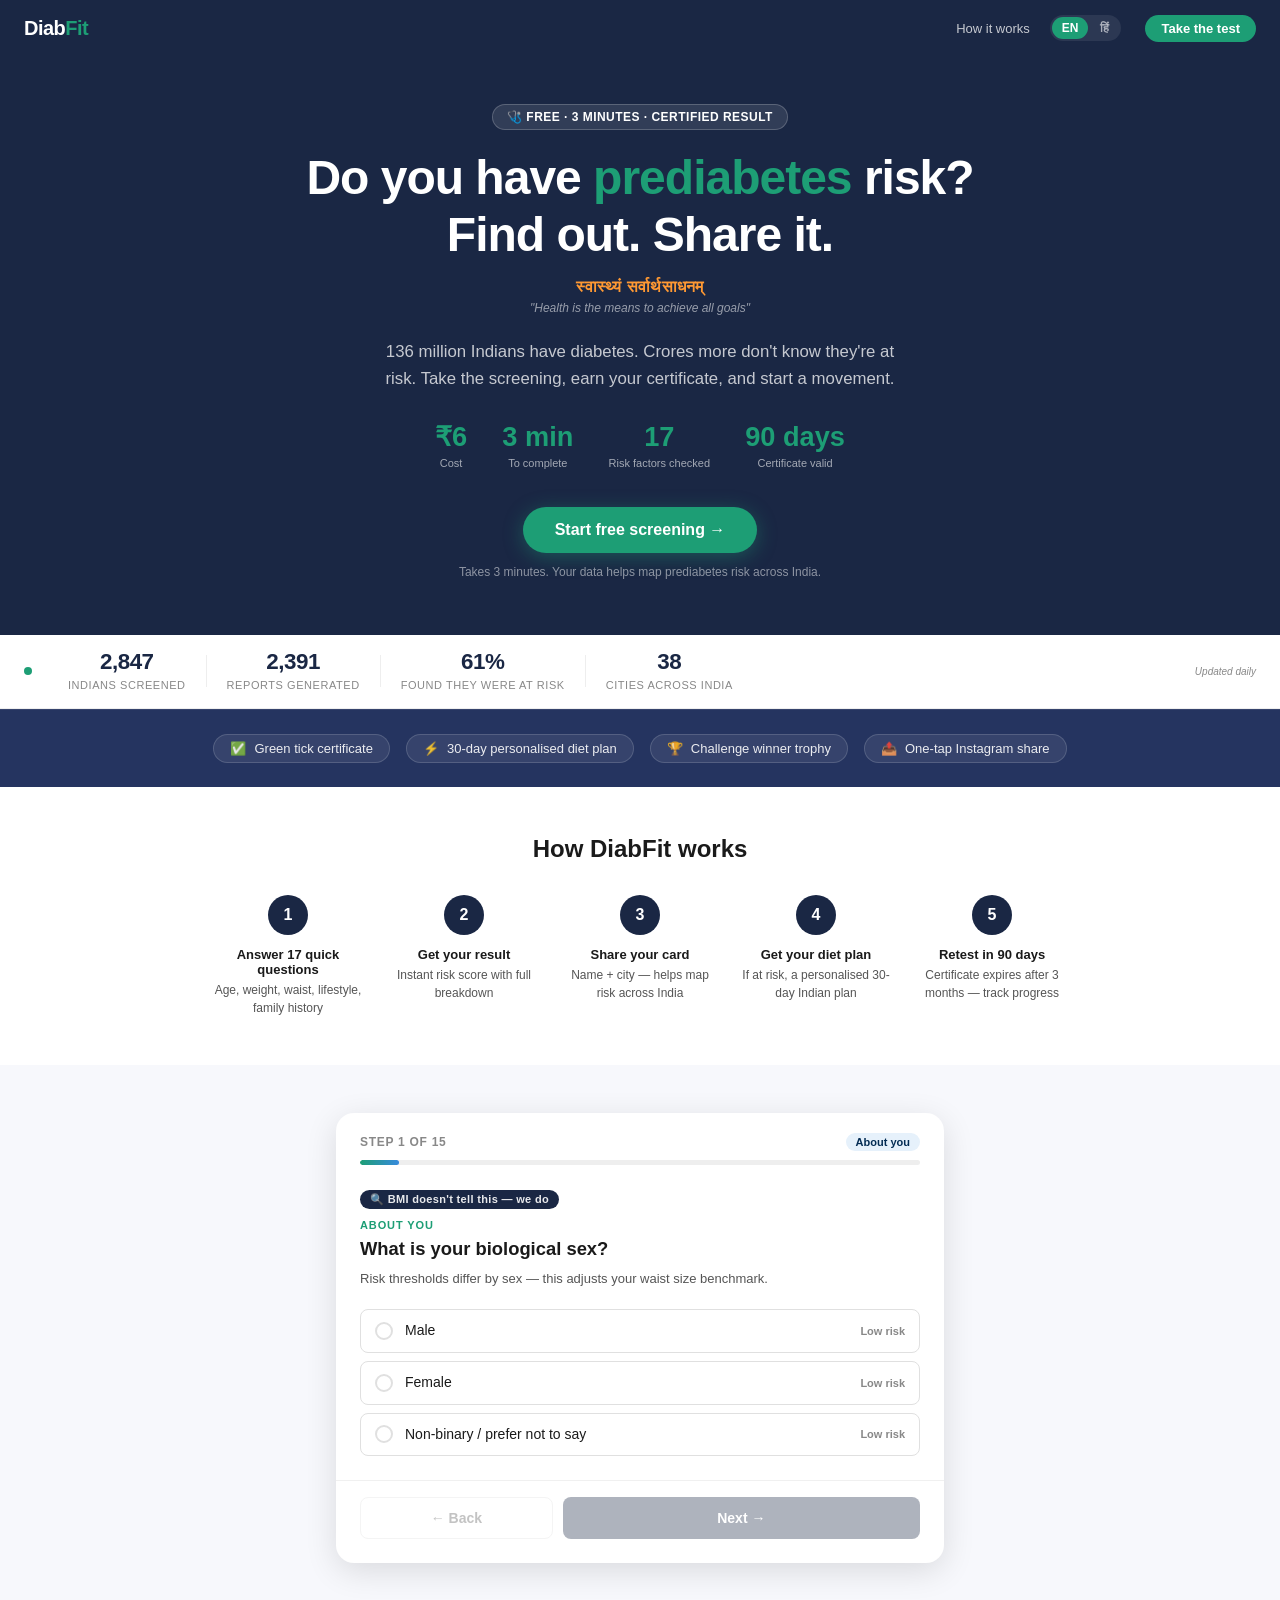
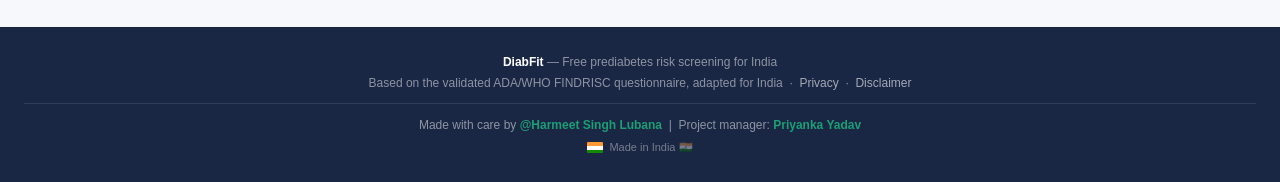
==== index.html @ a240b65b "payment mode changed and 49 fro diet plan" ====
<!DOCTYPE html>
<html lang="en">
<head>
<meta charset="UTF-8">
<meta name="viewport" content="width=device-width, initial-scale=1.0">
<title>DiabFit — Free Prediabetes Risk Screening for India</title>
<meta name="description" content="Take the free 3-minute prediabetes risk screening for India. Get your certificate. Share your result. Join the health movement.">
<style>
  :root {
    --green: #1D9E75; --green-light: #E1F5EE; --green-dark: #085041;
    --amber: #EF9F27; --amber-light: #FAEEDA; --amber-dark: #633806;
    --red: #E24B4A; --red-light: #FCEBEB; --red-dark: #501313;
    --blue: #378ADD; --blue-light: #E6F1FB; --blue-dark: #042C53;
    --navy: #1a2744; --navy-light: #253460;
    --saffron: #FF9933;
    --text: #1a1a1a; --text2: #555; --text3: #888;
    --border: #e0e0e0; --bg: #f7f8fc; --white: #ffffff;
    --radius: 12px; --radius-sm: 8px;
    --shadow: 0 2px 12px rgba(0,0,0,0.08);
    --shadow-lg: 0 8px 32px rgba(0,0,0,0.12);
  }
  * { box-sizing: border-box; margin: 0; padding: 0; }
  body { font-family: -apple-system, BlinkMacSystemFont, 'Segoe UI', sans-serif; background: var(--bg); color: var(--text); min-height: 100vh; }

  nav { background: var(--navy); padding: 0 1.5rem; display: flex; align-items: center; justify-content: space-between; height: 56px; position: sticky; top: 0; z-index: 100; }
  .logo { color: #fff; font-size: 20px; font-weight: 700; letter-spacing: -0.5px; }
  .logo span { color: var(--green); }
  .mini-flag { width: 16px; height: 11px; border-radius: 1px; overflow: hidden; display: inline-block; flex-shrink: 0; }
  .mini-flag div { height: 33.33%; }
  nav .nav-right { display: flex; align-items: center; }
  nav a { color: rgba(255,255,255,0.75); font-size: 13px; text-decoration: none; margin-left: 1.5rem; }
  nav a:hover { color: #fff; }
  .nav-cta { background: var(--green); color: #fff !important; padding: 6px 16px; border-radius: 99px; font-weight: 600; }
  .lang-switch { display: flex; gap: 2px; background: rgba(255,255,255,0.08); border-radius: 99px; padding: 2px; margin-left: 1.25rem; }
  .lang-switch button { border: none; background: transparent; color: rgba(255,255,255,0.6); font-size: 12px; font-weight: 600; padding: 4px 10px; border-radius: 99px; cursor: pointer; font-family: inherit; }
  .lang-switch button.on { background: var(--green); color: #fff; }

  .hero { background: var(--navy); color: #fff; padding: 3rem 1.5rem 3.5rem; text-align: center; }
  .hero-badge { display: inline-flex; align-items: center; gap: 6px; background: rgba(255,255,255,0.1); border: 1px solid rgba(255,255,255,0.2); border-radius: 99px; padding: 5px 14px; font-size: 12px; font-weight: 600; letter-spacing: .04em; text-transform: uppercase; margin-bottom: 1.25rem; }
  .hero h1 { font-size: clamp(1.9rem, 5vw, 3rem); font-weight: 800; line-height: 1.18; margin-bottom: .9rem; letter-spacing: -1px; }
  .hero h1 em { color: var(--green); font-style: normal; }
  .hero p { font-size: 1.05rem; color: rgba(255,255,255,0.75); max-width: 520px; margin: 0 auto 1.75rem; line-height: 1.6; }
  .shlok { font-size: 1rem; color: var(--saffron); margin-bottom: .35rem; font-weight: 600; letter-spacing: .02em; }
  .shlok-translation { font-size: 12px; color: rgba(255,255,255,0.55); font-style: italic; margin-bottom: 1.5rem; }
  .hero-stats { display: flex; justify-content: center; gap: 2.2rem; flex-wrap: wrap; margin-bottom: 2.25rem; }
  .stat { text-align: center; }
  .stat-num { font-size: 1.7rem; font-weight: 800; color: var(--green); display: block; }
  .stat-label { font-size: 11px; color: rgba(255,255,255,0.6); }
  .hero-btn { display: inline-flex; align-items: center; gap: 8px; background: var(--green); color: #fff; padding: 14px 32px; border-radius: 99px; font-size: 1rem; font-weight: 700; text-decoration: none; cursor: pointer; border: none; font-family: inherit; transition: all .2s; box-shadow: 0 4px 20px rgba(29,158,117,0.4); }
  .hero-btn:hover { transform: translateY(-2px); box-shadow: 0 8px 28px rgba(29,158,117,0.5); }
  .hero-note { font-size: 12px; color: rgba(255,255,255,0.5); margin-top: .75rem; }

  /* ── LIVE STATS BAR ─────────────────────────────────── */
  .live-stats-bar { background: #fff; border-bottom: 1px solid #eee; padding: .9rem 1.5rem; display: flex; align-items: center; gap: 1rem; flex-wrap: wrap; justify-content: center; }
  .live-pulse { width: 8px; height: 8px; border-radius: 50%; background: var(--green); flex-shrink: 0; animation: pulse 1.8s ease-in-out infinite; }
  @keyframes pulse { 0%,100%{opacity:1;transform:scale(1)} 50%{opacity:.4;transform:scale(1.4)} }
  .live-stats-inner { display: flex; align-items: center; gap: 0; flex-wrap: wrap; justify-content: center; }
  .live-stat-item { text-align: center; padding: 0 1.25rem; }
  .live-num { font-size: 1.4rem; font-weight: 800; color: var(--navy); display: block; letter-spacing: -0.5px; }
  .live-label { font-size: 11px; color: var(--text3); font-weight: 500; text-transform: uppercase; letter-spacing: .05em; }
  .live-divider { width: 1px; height: 32px; background: #eee; flex-shrink: 0; }
  .live-update-note { font-size: 10px; color: var(--text3); font-style: italic; margin-left: auto; }
  @media(max-width:600px){ .live-stat-item{padding:0 .75rem} .live-num{font-size:1.2rem} .live-update-note{width:100%;text-align:center;margin:0} }

  /* ── QUESTION HOOK CHIP ──────────────────────────────── */
  .q-hook { display: inline-flex; align-items: center; gap: 5px; background: var(--navy); color: rgba(255,255,255,0.9); font-size: 11px; font-weight: 600; padding: 3px 10px; border-radius: 99px; margin-bottom: .6rem; letter-spacing: .03em; }

  .badges-row { display: flex; justify-content: center; gap: 1rem; flex-wrap: wrap; padding: 1.5rem; background: var(--navy-light); border-top: 1px solid rgba(255,255,255,0.08); }
  .badge-chip { display: flex; align-items: center; gap: 8px; background: rgba(255,255,255,0.08); border: 1px solid rgba(255,255,255,0.15); border-radius: 99px; padding: 6px 16px; font-size: 13px; color: rgba(255,255,255,0.9); font-weight: 500; }

  .main { max-width: 640px; margin: 0 auto; padding: 2rem 1rem 4rem; }
  .quiz-card { background: var(--white); border-radius: 18px; box-shadow: var(--shadow-lg); overflow: hidden; }

  .quiz-header { padding: 1.25rem 1.5rem 0; }
  .progress-meta { display: flex; justify-content: space-between; align-items: center; margin-bottom: .6rem; }
  .progress-label { font-size: 12px; font-weight: 600; color: var(--text3); text-transform: uppercase; letter-spacing: .06em; }
  .section-pill { font-size: 11px; font-weight: 600; color: var(--blue-dark); background: var(--blue-light); padding: 3px 10px; border-radius: 99px; }
  .progress-bar { height: 5px; background: #eee; border-radius: 3px; overflow: hidden; }
  .progress-fill { height: 100%; background: linear-gradient(90deg, var(--green), var(--blue)); border-radius: 3px; transition: width .4s ease; }

  .question-body { padding: 1.5rem; }
  .q-num { font-size: 11px; font-weight: 700; color: var(--green); text-transform: uppercase; letter-spacing: .08em; margin-bottom: .4rem; }
  .q-title { font-size: 1.15rem; font-weight: 700; color: var(--text); margin-bottom: .4rem; line-height: 1.35; }
  .q-sub { font-size: 13px; color: var(--text2); line-height: 1.6; margin-bottom: 1.25rem; }

  .options { display: flex; flex-direction: column; gap: 8px; }
  .opt { display: flex; align-items: center; gap: 12px; padding: 11px 14px; border: 1.5px solid var(--border); border-radius: var(--radius-sm); cursor: pointer; transition: all .15s; background: #fff; }
  .opt:hover { border-color: var(--green); background: var(--green-light); }
  .opt.sel { border-color: var(--green); background: var(--green-light); }
  .opt-radio { width: 18px; height: 18px; border-radius: 50%; border: 2px solid var(--border); flex-shrink: 0; display: flex; align-items: center; justify-content: center; transition: all .15s; }
  .opt.sel .opt-radio { border-color: var(--green); background: var(--green); }
  .opt-radio-dot { width: 7px; height: 7px; border-radius: 50%; background: #fff; opacity: 0; }
  .opt.sel .opt-radio-dot { opacity: 1; }
  .opt-text { font-size: 14px; color: var(--text); flex: 1; line-height: 1.4; }
  .opt-risk { font-size: 11px; font-weight: 700; color: var(--text3); white-space: nowrap; }
  .opt.sel .opt-risk { color: var(--green-dark); }

  .input-section { display: flex; flex-direction: column; gap: 12px; }
  .unit-tabs { display: flex; border: 1.5px solid var(--border); border-radius: var(--radius-sm); overflow: hidden; margin-bottom: 10px; }
  .ut { flex: 1; padding: 7px 12px; font-size: 13px; font-weight: 600; cursor: pointer; border: none; background: transparent; color: var(--text3); font-family: inherit; transition: all .15s; }
  .ut.on { background: var(--navy); color: #fff; }
  .field-row { display: flex; gap: 10px; }
  .field { display: flex; flex-direction: column; gap: 4px; flex: 1; }
  .field label { font-size: 12px; font-weight: 600; color: var(--text2); text-transform: uppercase; letter-spacing: .05em; }
  .field input, .field select { padding: 10px 12px; border: 1.5px solid var(--border); border-radius: var(--radius-sm); font-size: 15px; color: var(--text); background: #fff; font-family: inherit; outline: none; transition: border-color .15s; width: 100%; }
  .field input:focus, .field select:focus { border-color: var(--green); }
  .converted-display { font-size: 12px; color: var(--text3); font-style: italic; min-height: 18px; }
  .hint-box { background: var(--blue-light); border-left: 3px solid var(--blue); border-radius: 0 var(--radius-sm) var(--radius-sm) 0; padding: 10px 12px; font-size: 12px; color: var(--blue-dark); line-height: 1.55; margin-top: 10px; }

  .quiz-footer { padding: 1rem 1.5rem 1.5rem; display: flex; gap: 10px; border-top: 1px solid #f0f0f0; }
  .btn-back { flex: 1; padding: 12px; border: 1.5px solid var(--border); border-radius: var(--radius-sm); background: #fff; color: var(--text2); font-size: 14px; font-weight: 600; cursor: pointer; font-family: inherit; transition: all .15s; }
  .btn-back:hover:not(:disabled) { border-color: var(--text); color: var(--text); }
  .btn-back:disabled { opacity: .35; cursor: not-allowed; }
  .btn-next { flex: 2; padding: 12px; border: none; border-radius: var(--radius-sm); background: var(--navy); color: #fff; font-size: 14px; font-weight: 700; cursor: pointer; font-family: inherit; transition: all .15s; }
  .btn-next:hover:not(:disabled) { background: var(--green); }
  .btn-next:disabled { opacity: .35; cursor: not-allowed; }

  /* Capture screen (name + city before result) */
  .capture-card { background: var(--white); border-radius: 18px; box-shadow: var(--shadow-lg); overflow: hidden; padding: 2rem 1.5rem; }
  .capture-icon { font-size: 2.5rem; text-align: center; margin-bottom: .75rem; }
  .capture-title { font-size: 1.25rem; font-weight: 700; text-align: center; margin-bottom: .4rem; }
  .capture-sub { font-size: 13px; color: var(--text2); text-align: center; margin-bottom: 1.5rem; line-height: 1.6; }
  .consent-row { display: flex; align-items: flex-start; gap: 10px; background: #fafafa; border: 1px solid var(--border); border-radius: var(--radius-sm); padding: 12px; margin: 1rem 0; cursor: pointer; }
  .consent-row input { margin-top: 2px; flex-shrink: 0; }
  .consent-row span { font-size: 12px; color: var(--text2); line-height: 1.55; }
  .capture-submit { width: 100%; padding: 13px; border: none; border-radius: var(--radius-sm); background: var(--navy); color: #fff; font-size: 14px; font-weight: 700; cursor: pointer; font-family: inherit; margin-top: .5rem; transition: all .15s; }
  .capture-submit:hover:not(:disabled) { background: var(--green); }
  .capture-submit:disabled { opacity: .4; cursor: not-allowed; }
  .capture-skip { width: 100%; padding: 10px; border: none; background: transparent; color: var(--text3); font-size: 12px; cursor: pointer; font-family: inherit; margin-top: 6px; text-decoration: underline; }

  .result-card { background: var(--white); border-radius: 18px; box-shadow: var(--shadow-lg); overflow: hidden; }
  .result-header { padding: 2rem 1.5rem 1.5rem; text-align: center; }
  .r-icon { font-size: 3.5rem; margin-bottom: .75rem; }
  .r-title { font-size: 1.4rem; font-weight: 800; color: var(--text); margin-bottom: .5rem; line-height: 1.25; }
  .r-sub { font-size: 14px; color: var(--text2); line-height: 1.65; max-width: 480px; margin: 0 auto .75rem; }
  .score-pill { display: inline-flex; align-items: center; gap: 6px; padding: 6px 18px; border-radius: 99px; font-size: 14px; font-weight: 700; }

  .result-body { padding: 1rem 1.5rem 1.5rem; }
  .section-card { background: #fafafa; border: 1px solid var(--border); border-radius: var(--radius); padding: 1rem 1.1rem; margin-bottom: .75rem; }
  .sc-title { font-size: 11px; font-weight: 700; color: var(--text3); text-transform: uppercase; letter-spacing: .07em; margin-bottom: .6rem; }
  .sc-row { display: flex; justify-content: space-between; align-items: center; padding: 5px 0; border-bottom: 1px solid #eee; font-size: 13px; }
  .sc-row:last-child { border: none; }
  .sc-label { color: var(--text2); }
  .sc-val { font-weight: 700; color: var(--text); }

  .bmi-bar { display: flex; height: 8px; border-radius: 4px; overflow: hidden; gap: 2px; margin: 8px 0 4px; }
  .bmi-seg { border-radius: 2px; }
  .bmi-labels { display: flex; justify-content: space-between; font-size: 10px; color: var(--text3); }

  .action-card { border-radius: var(--radius); padding: 1rem 1.1rem; margin-bottom: .75rem; }
  .action-card h4 { font-size: 14px; font-weight: 700; margin-bottom: 6px; }
  .action-card ul { font-size: 13px; line-height: 1.75; padding-left: 1.1rem; }

  /* Card preview (canvas social card) */
  .card-preview-wrap { padding: 0 1.5rem 1rem; text-align: center; }
  .card-canvas-frame { display: inline-block; border-radius: 16px; overflow: hidden; box-shadow: var(--shadow-lg); max-width: 280px; width: 100%; }
  .card-canvas-frame canvas { display: block; width: 100%; height: auto; }
  .card-download-btn { display: inline-flex; align-items: center; gap: 8px; margin-top: .85rem; padding: 11px 24px; border-radius: 99px; background: var(--navy); color: #fff; font-size: 13px; font-weight: 700; border: none; cursor: pointer; font-family: inherit; transition: all .15s; }
  .card-download-btn:hover { background: var(--green); }

  /* Diet plan section */
  .diet-plan-btn { width: 100%; padding: 13px; border: none; border-radius: var(--radius-sm); background: var(--amber); color: #fff; font-size: 14px; font-weight: 700; cursor: pointer; font-family: inherit; margin-bottom: .75rem; transition: all .15s; display: flex; align-items: center; justify-content: center; gap: 8px; }
  .diet-plan-btn:hover:not(:disabled) { filter: brightness(1.05); }
  .diet-plan-btn:disabled { opacity: .6; cursor: wait; }
  .diet-plan-box { background: var(--amber-light); border: 1px solid #FAC775; border-radius: var(--radius); padding: 1.1rem; margin-bottom: .75rem; white-space: pre-line; font-size: 13px; color: var(--amber-dark); line-height: 1.75; }
  .diet-plan-box h4 { font-size: 13px; font-weight: 700; margin-bottom: 8px; text-transform: uppercase; letter-spacing: .04em; }
  .spinner { width: 16px; height: 16px; border: 2px solid rgba(255,255,255,0.4); border-top-color: #fff; border-radius: 50%; animation: spin .7s linear infinite; }
  @keyframes spin { to { transform: rotate(360deg); } }

  .share-section { padding: 0 1.5rem 1.5rem; }
  .share-title { font-size: 11px; font-weight: 700; color: var(--text3); text-transform: uppercase; letter-spacing: .07em; margin-bottom: .75rem; text-align: center; }
  .share-btn { display: flex; align-items: center; justify-content: center; gap: 10px; padding: 13px; border-radius: var(--radius-sm); font-size: 14px; font-weight: 700; cursor: pointer; border: none; width: 100%; margin-bottom: 8px; font-family: inherit; transition: all .15s; }
  .share-btn:hover { filter: brightness(1.05); transform: translateY(-1px); }
  .share-ig { background: var(--blue-light); color: var(--blue-dark); }
  .share-wa { background: var(--green-light); color: var(--green-dark); }
  .share-x { background: #f0f0f0; color: var(--text); }
  .restart-btn { width: 100%; padding: 11px; border: 1.5px solid var(--border); border-radius: var(--radius-sm); background: #fff; color: var(--text2); font-size: 14px; font-weight: 600; cursor: pointer; font-family: inherit; margin-top: 4px; }
  .restart-btn:hover { border-color: var(--text); color: var(--text); }

  .disclaimer { font-size: 11px; color: var(--text3); text-align: center; line-height: 1.65; padding: 1rem 1.5rem; border-top: 1px solid #f0f0f0; }

  .toast { position: fixed; bottom: 2rem; left: 50%; transform: translateX(-50%); background: var(--text); color: #fff; padding: 10px 20px; border-radius: 99px; font-size: 14px; font-weight: 600; opacity: 0; transition: opacity .3s; pointer-events: none; z-index: 999; white-space: nowrap; max-width: 90vw; text-align: center; }
  .toast.show { opacity: 1; }

  .how { padding: 3rem 1.5rem; background: var(--white); }
  .how h2 { text-align: center; font-size: 1.5rem; font-weight: 800; color: var(--text); margin-bottom: 2rem; }
  .steps-row { display: grid; grid-template-columns: repeat(5, 1fr); gap: 1.25rem; max-width: 860px; margin: 0 auto; }
  .step-item { text-align: center; }
  .step-num { width: 40px; height: 40px; border-radius: 50%; background: var(--navy); color: #fff; font-size: 16px; font-weight: 800; display: flex; align-items: center; justify-content: center; margin: 0 auto .75rem; }
  .step-item h3 { font-size: 13px; font-weight: 700; margin-bottom: 4px; }
  .step-item p { font-size: 12px; color: var(--text2); line-height: 1.5; }
  @media (max-width: 700px) { .steps-row { grid-template-columns: repeat(3, 1fr); } }
  @media (max-width: 480px) { .steps-row { grid-template-columns: repeat(2, 1fr); } }

  footer { background: var(--navy); color: rgba(255,255,255,0.5); text-align: center; padding: 1.75rem 1.5rem; font-size: 12px; }
  footer a { color: rgba(255,255,255,0.6); text-decoration: none; }
  footer a:hover { color: #fff; text-decoration: underline; }
  .footer-credit { margin-top: .85rem; padding-top: .85rem; border-top: 1px solid rgba(255,255,255,0.1); font-size: 12px; }
  .footer-credit a.creator-link { color: var(--green); font-weight: 600; text-decoration: none; }
  .footer-credit a.creator-link:hover { text-decoration: underline; }
  .footer-flag-row { display: flex; align-items: center; justify-content: center; gap: 6px; margin-top: .6rem; font-size: 11px; color: rgba(255,255,255,0.4); }
  .footer-social { display: flex; justify-content: center; gap: 14px; margin-top: .75rem; }
  .footer-social a { display: flex; align-items: center; gap: 5px; font-size: 12px; }

  /* Payment screen */
  .payment-card { background: var(--white); border-radius: 18px; box-shadow: var(--shadow-lg); overflow: hidden; padding: 2rem 1.5rem; text-align: center; }
  .payment-icon { font-size: 3rem; margin-bottom: .75rem; }
  .payment-title { font-size: 1.3rem; font-weight: 800; margin-bottom: .5rem; color: var(--text); }
  .payment-sub { font-size: 13px; color: var(--text2); line-height: 1.65; margin-bottom: 1.5rem; }
  .payment-amount { display: inline-flex; align-items: baseline; gap: 4px; background: var(--green-light); border: 1.5px solid var(--green); border-radius: 12px; padding: 12px 28px; margin-bottom: 1.25rem; }
  .payment-amount .rupee { font-size: 1.5rem; font-weight: 700; color: var(--green-dark); }
  .payment-amount .amount { font-size: 2.8rem; font-weight: 800; color: var(--green-dark); line-height: 1; }
  .payment-includes { background: #fafafa; border: 1px solid var(--border); border-radius: var(--radius-sm); padding: .85rem 1rem; margin-bottom: 1.25rem; text-align: left; }
  .payment-includes li { font-size: 13px; color: var(--text2); line-height: 1.8; }
  .payment-includes li::before { content: "✓ "; color: var(--green); font-weight: 700; }
  .payment-btn { width: 100%; padding: 14px; border: none; border-radius: var(--radius-sm); background: var(--green); color: #fff; font-size: 16px; font-weight: 700; cursor: pointer; font-family: inherit; margin-bottom: 8px; transition: all .15s; }
  .payment-btn:hover { filter: brightness(1.05); transform: translateY(-1px); }
  .payment-btn:disabled { opacity:.5; cursor:wait; transform:none; }
  .payment-upi-note { font-size: 11px; color: var(--text3); margin-top: 6px; }
  .payment-skip-link { font-size: 12px; color: var(--text3); margin-top: 10px; display: block; cursor: pointer; text-decoration: underline; }
  .payment-trust { display: flex; justify-content: center; gap: 1.5rem; margin-top: 1rem; flex-wrap: wrap; }
  .payment-trust span { font-size: 11px; color: var(--text3); display: flex; align-items: center; gap: 4px; }

  @media (max-width: 480px) {
    .hero { padding: 2.25rem 1rem 2.75rem; }
    .hero-stats { gap: 1.4rem; }
    nav a:not(.nav-cta) { display: none; }
    .lang-switch { margin-left: .5rem; }
    .question-body { padding: 1.25rem; }
    .quiz-header { padding: 1rem 1.25rem 0; }
    .quiz-footer { padding: .75rem 1.25rem 1.25rem; }
  }
</style>
<!-- Razorpay checkout — loaded synchronously for mobile compatibility -->
<script src="https://checkout.razorpay.com/v1/checkout.js"></script>
</head>
<body>

<nav>
  <div class="logo">Diab<span>Fit</span></div>
  <div class="nav-right">
    <a href="#how" id="nav-how">How it works</a>
    <div class="lang-switch">
      <button id="lang-en" class="on" onclick="setUiLang('en')">EN</button>
      <button id="lang-hi" onclick="setUiLang('hi')">हिं</button>
    </div>
    <a href="#quiz-anchor" class="nav-cta" id="nav-cta" onclick="scrollToQuiz()">Take the test</a>
  </div>
</nav>

<section class="hero">
  <div class="hero-badge" id="hero-badge">🩺 More accurate than BMI · 17 risk factors · ₹6 report</div>
  <h1 id="hero-h1">Your BMI doesn't tell<br>the <em>full story.</em></h1>
  <div class="shlok">स्वास्थ्यं सर्वार्थसाधनम्</div>
  <div class="shlok-translation" id="shlok-trans">"Health is the means to achieve all goals"</div>
  <p id="hero-p">BMI misses family history, blood pressure, sleep, stress — the real diabetes triggers. DiabFit checks all 17 factors in 3 minutes and tells you exactly where you stand.</p>
  <div class="hero-stats">
    <div class="stat"><span class="stat-num">₹6</span><span class="stat-label" id="stat1">Full report</span></div>
    <div class="stat"><span class="stat-num">3 min</span><span class="stat-label" id="stat2">To complete</span></div>
    <div class="stat"><span class="stat-num">17</span><span class="stat-label" id="stat3">Risk factors</span></div>
    <div class="stat"><span class="stat-num">90 days</span><span class="stat-label" id="stat4">Certificate valid</span></div>
  </div>
  <button class="hero-btn" id="hero-btn" onclick="scrollToQuiz()">Check my real risk →</button>
  <div class="hero-note" id="hero-note">More accurate than BMI alone. Validated by ADA &amp; WHO.</div>
</section>

<!-- ── LIVE STATS TICKER ───────────────────────────────────────── -->
<!-- EDIT THESE NUMBERS ANYTIME — just change the values below -->
<div class="live-stats-bar" id="live-stats-bar">
  <div class="live-pulse"></div>
  <div class="live-stats-inner">
    <div class="live-stat-item">
      <span class="live-num" id="ls-users">2,847</span>
      <span class="live-label" id="ls-users-label">Indians screened</span>
    </div>
    <div class="live-divider"></div>
    <div class="live-stat-item">
      <span class="live-num" id="ls-reports">2,391</span>
      <span class="live-label" id="ls-reports-label">Reports generated</span>
    </div>
    <div class="live-divider"></div>
    <div class="live-stat-item">
      <span class="live-num" id="ls-risk">61%</span>
      <span class="live-label" id="ls-risk-label">Found they were at risk</span>
    </div>
    <div class="live-divider"></div>
    <div class="live-stat-item">
      <span class="live-num" id="ls-cities">38</span>
      <span class="live-label" id="ls-cities-label">Cities across India</span>
    </div>
  </div>
  <div class="live-update-note" id="ls-update-note">Updated daily</div>
</div>

<div class="badges-row">
  <div class="badge-chip"><span>✅</span><span id="b1">Green tick certificate</span></div>
  <div class="badge-chip"><span>⚡</span><span id="b2">30-day personalised diet plan</span></div>
  <div class="badge-chip"><span>🏆</span><span id="b3">Challenge winner trophy</span></div>
  <div class="badge-chip"><span>📤</span><span id="b4">One-tap Instagram share</span></div>
</div>

<section class="how" id="how">
  <h2 id="how-title">How DiabFit works</h2>
  <div class="steps-row" id="steps-row"></div>
</section>

<div id="quiz-anchor" style="padding-top:1rem"></div>

<div class="main">
  <div id="quiz-wrap">
    <div class="quiz-card">
      <div class="quiz-header">
        <div class="progress-meta">
          <span class="progress-label" id="step-lbl">Step 1 of 17</span>
          <span class="section-pill" id="sec-pill">About you</span>
        </div>
        <div class="progress-bar"><div class="progress-fill" id="prog-fill" style="width:6%"></div></div>
      </div>
      <div class="question-body" id="q-body"></div>
      <div class="quiz-footer">
        <button class="btn-back" id="btn-back" onclick="goBack()" disabled>← Back</button>
        <button class="btn-next" id="btn-next" onclick="goNext()" disabled>Next →</button>
      </div>
    </div>
  </div>

  <div id="capture-wrap" style="display:none">
    <div class="capture-card">
      <div class="capture-icon">📍</div>
      <div class="capture-title" id="cap-title">Almost there</div>
      <div class="capture-sub" id="cap-sub">Tell us your name and city so we can personalise your card and track prediabetes risk across India.</div>
      <div class="field">
        <label id="cap-name-label">Your name</label>
        <input type="text" id="cap-name" placeholder="Rahul Sharma" maxlength="60">
      </div>
      <div style="height:10px"></div>
      <div class="field">
        <label id="cap-city-label">Your city</label>
        <input type="text" id="cap-city" placeholder="Indore" maxlength="60" list="city-list">
        <datalist id="city-list">
          <option value="Mumbai"><option value="Delhi"><option value="Bangalore">
          <option value="Hyderabad"><option value="Chennai"><option value="Kolkata">
          <option value="Pune"><option value="Ahmedabad"><option value="Indore">
          <option value="Jaipur"><option value="Lucknow"><option value="Surat">
          <option value="Bhopal"><option value="Nagpur"><option value="Patna">
          <option value="Chandigarh"><option value="Kochi"><option value="Coimbatore">
        </datalist>
      </div>
      <div style="height:10px"></div>
      <div class="field">
        <label id="cap-state-label">Your state</label>
        <select id="cap-state"></select>
      </div>
      <label class="consent-row">
        <input type="checkbox" id="cap-consent">
        <span id="cap-consent-text">I agree to share this anonymised data (city and risk level only, no contact details) for public health awareness mapping across India.</span>
      </label>
      <button class="capture-submit" id="cap-submit" onclick="submitCapture()" disabled>Generate my card</button>
      <button class="capture-skip" id="cap-skip-btn" onclick="skipCapture()">Skip name/city and go to payment</button>
    </div>
  </div>

  <div id="payment-wrap" style="display:none">
    <div class="payment-card">
      <div class="payment-icon">🔐</div>
      <div class="payment-title" id="pay-title">Unlock your full report</div>
      <div class="payment-sub" id="pay-sub">Pay ₹6 to unlock your complete personalised health report — risk breakdown, shareable certificate card, and diet plan.</div>
      <div class="payment-amount">
        <span class="rupee">₹</span>
        <span class="amount" id="pay-amount-display">6</span>
      </div>
      <ul class="payment-includes" id="pay-includes">
        <li>Complete risk breakdown across all 17 factors</li>
        <li>Know your exact risk level — low, moderate, or high</li>
        <li>Personalised shareable social card with your name</li>
        <li>30-day personalised diet plan if you're at risk</li>
        <li>90-day certificate — retest reminder included</li>
      </ul>
      <!-- Promo code row -->
      <div style="display:flex;gap:8px;margin-bottom:.75rem">
        <input type="text" id="promo-input" placeholder="Have a promo code?" maxlength="20"
          style="flex:1;padding:9px 12px;border:1.5px solid var(--border);border-radius:var(--radius-sm);font-size:14px;font-family:inherit;outline:none;text-transform:uppercase;letter-spacing:.08em"
          oninput="this.value=this.value.toUpperCase()" onkeydown="if(event.key==='Enter')applyPromo()">
        <button onclick="applyPromo()" id="promo-btn"
          style="padding:9px 16px;border:none;border-radius:var(--radius-sm);background:var(--navy);color:#fff;font-size:13px;font-weight:600;cursor:pointer;font-family:inherit;white-space:nowrap">
          Apply
        </button>
      </div>
      <div id="promo-msg" style="font-size:12px;margin-bottom:.5rem;min-height:18px;text-align:center"></div>
      <button class="payment-btn" id="pay-btn" onclick="initiatePayment()">Pay ₹6 with UPI / Card</button>
      <div class="payment-upi-note" id="pay-upi-note">🔒 Secured by Razorpay · UPI, Debit/Credit Cards accepted</div>
      <div class="payment-trust">
        <span>🛡️ <span id="pay-trust1">Secure payment</span></span>
        <span>⚡ <span id="pay-trust2">Instant access</span></span>
        <span>💯 <span id="pay-trust3">No recurring charges</span></span>
      </div>
      <span class="payment-skip-link" id="pay-skip-link" onclick="skipPayment()">Continue without paying (basic result only)</span>
    </div>
  </div>

  <div id="result-wrap" style="display:none">
    <div class="result-card">
      <div class="result-header">
        <div class="r-icon" id="r-icon"></div>
        <div class="r-title" id="r-title"></div>
        <div class="r-sub" id="r-sub"></div>
        <div class="score-pill" id="r-pill"></div>
      </div>

      <div class="card-preview-wrap">
        <div class="card-canvas-frame">
          <canvas id="social-canvas" width="1080" height="1080"></canvas>
        </div>
        <br>
        <button class="card-download-btn" onclick="downloadCard()">
          <span>⬇</span><span id="download-txt">Download your card</span>
        </button>
      </div>

      <div class="result-body">
        <div class="section-card" id="r-profile"></div>
        <div id="r-bmi-section"></div>
        <div class="section-card" id="r-breakdown"></div>
        <div id="r-actions"></div>
        <div id="diet-plan-section"></div>
      </div>
      <div class="share-section">
        <div class="share-title" id="share-title">Share your card</div>
        <button class="share-btn share-ig" onclick="doCopy('ig')"><span>📸</span><span id="ig-txt">Copy Instagram caption</span></button>
        <button class="share-btn share-wa" onclick="doCopy('wa')">💬 <span id="wa-txt">Copy WhatsApp message</span></button>
        <button class="share-btn share-x" onclick="doCopy('x')">✖ <span id="x-txt">Copy X (Twitter) post</span></button>
        <button class="restart-btn" id="restart-btn" onclick="restart()">Start over</button>
      </div>
      <div class="disclaimer" id="disclaimer-text"></div>
    </div>
  </div>
</div>

<footer>
  <div><strong style="color:#fff">DiabFit</strong> — <span id="footer-tag">Free prediabetes risk screening for India</span></div>
  <div style="margin-top:.4rem"><span id="footer-based">Based on the validated ADA/WHO FINDRISC questionnaire, adapted for India</span> &nbsp;·&nbsp; <a href="#">Privacy</a> &nbsp;·&nbsp; <a href="#">Disclaimer</a></div>
  <div class="footer-credit">
    <span id="footer-made-by">Made with care by</span>
    <a class="creator-link" href="https://www.linkedin.com/in/harmeet-singh-lubana-054456419" target="_blank" rel="noopener noreferrer">@Harmeet Singh Lubana</a>
    &nbsp;|&nbsp;
    <span id="footer-pm-label">Project manager:</span>
    <a class="creator-link" href="https://www.linkedin.com/in/priyanka-yadav-22316a171/" target="_blank" rel="noopener noreferrer">Priyanka Yadav</a>
  </div>
  <div class="footer-flag-row">
    <span class="mini-flag"><div style="background:#FF9933"></div><div style="background:#FFFFFF"></div><div style="background:#138808"></div></span>
    <span id="footer-mii">Made in India 🇮🇳</span>
  </div>
</footer>

<div class="toast" id="toast">Copied!</div>

<script>
// ════════════════════════════════════════════════════════════════
// CONFIG — set these once you know your live Netlify URL.
// Using relative paths means this works automatically on whatever
// domain the site is deployed to, no edits needed.
// ════════════════════════════════════════════════════════════════
const API_BASE = '/.netlify/functions';

// ════════════════════════════════════════════════════════════════
// STATE
// ════════════════════════════════════════════════════════════════
const S = {
  country:'india', ethnicity:0, gender:null, age:null,
  weightKg:null, heightCm:null, waistCm:null, waistKnown:null,
  activity:null, diet:null, sleep:null, stress:null,
  smoking:null, alcohol:null, bp:null, familyHx:null, prevSugar:null,
  _hUnit:'cm', _wUnit:'kg', _waUnit:'cm',
  sc:{ethnicity:2}
};
let cur = 0;
let canNext = false;
let qLang = 'en';
let lastResult = null;
let capturedName = '';
let capturedCity = '';

const INDIAN_STATES = [
  'Andhra Pradesh','Arunachal Pradesh','Assam','Bihar','Chhattisgarh','Delhi','Goa','Gujarat',
  'Haryana','Himachal Pradesh','Jharkhand','Karnataka','Kerala','Madhya Pradesh','Maharashtra',
  'Manipur','Meghalaya','Mizoram','Nagaland','Odisha','Punjab','Rajasthan','Sikkim','Tamil Nadu',
  'Telangana','Tripura','Uttar Pradesh','Uttarakhand','West Bengal','Other'
];

const STEPS = [
  {id:'gender',    section:{en:'About you',hi:'आपके बारे में'}},
  {id:'age',       section:{en:'About you',hi:'आपके बारे में'}},
  {id:'height',    section:{en:'Body measurements',hi:'शारीरिक माप'}},
  {id:'weight',    section:{en:'Body measurements',hi:'शारीरिक माप'}},
  {id:'waistKnown',section:{en:'Body measurements',hi:'शारीरिक माप'}},
  {id:'waist',     section:{en:'Body measurements',hi:'शारीरिक माप'}, skip:()=>S.waistKnown===1},
  {id:'activity',  section:{en:'Lifestyle',hi:'जीवनशैली'}},
  {id:'diet',      section:{en:'Lifestyle',hi:'जीवनशैली'}},
  {id:'sleep',     section:{en:'Lifestyle',hi:'जीवनशैली'}},
  {id:'stress',    section:{en:'Lifestyle',hi:'जीवनशैली'}},
  {id:'smoking',   section:{en:'Lifestyle',hi:'जीवनशैली'}},
  {id:'alcohol',   section:{en:'Lifestyle',hi:'जीवनशैली'}},
  {id:'bp',        section:{en:'Medical history',hi:'चिकित्सा इतिहास'}},
  {id:'familyHx',  section:{en:'Medical history',hi:'चिकित्सा इतिहास'}},
  {id:'prevSugar', section:{en:'Medical history',hi:'चिकित्सा इतिहास'}},
];
const vs = ()=> STEPS.filter(s=>!s.skip||!s.skip());

// ════════════════════════════════════════════════════════════════
// UI LANGUAGE
// ════════════════════════════════════════════════════════════════
const UI_TEXT = {
  en: {
    how:'How it works', cta:'Take the test',
    heroBadge:'🩺 Free · 3 minutes · Certified result',
    heroH1:'Do you have <em>prediabetes</em> risk?<br>Find out. Share it.',
    shlokTrans:'"Health is the means to achieve all goals"',
    heroP:"136 million Indians have diabetes. Crores more don't know they're at risk. Take the screening, earn your certificate, and start a movement.",
    stat1:'Cost', stat2:'To complete', stat3:'Risk factors checked', stat4:'Certificate valid',
    heroBtn:'Start free screening →', heroNote:'Takes 3 minutes. Your data helps map prediabetes risk across India.',
    b1:'Green tick certificate', b2:'30-day personalised diet plan', b3:'Challenge winner trophy', b4:'One-tap Instagram share',
    howTitle:'How DiabFit works',
    steps:[
      ['1','Answer 17 quick questions','Age, weight, waist, lifestyle, family history'],
      ['2','Get your result','Instant risk score with full breakdown'],
      ['3','Share your card','Name + city — helps map risk across India'],
      ['4','Get your diet plan','If at risk, a personalised 30-day Indian plan'],
      ['5','Retest in 90 days','Certificate expires after 3 months — track progress'],
    ],
    capTitle:'Almost there', capSub:'Tell us your name and city so we can personalise your card and track prediabetes risk across India.',
    capName:'Your name', capCity:'Your city', capState:'Your state',
    capConsent:'I agree to share this anonymised data (city and risk level only, no contact details) for public health awareness mapping across India.',
    capSubmit:'Generate my card', capSkip:'Skip and view result without saving',
    shareTitle:'Share your card', ig:'Copy Instagram caption', wa:'Copy WhatsApp message', x:'Copy X (Twitter) post',
    restart:'Start over', download:'Download your card',
    dietBtn:'Generate my 30-day personalised diet plan', dietLoading:'Creating your plan...', dietTitle:'Your 30-day plan',
    footerTag:'Free prediabetes risk screening for India',
    footerBased:'Based on the validated ADA/WHO FINDRISC questionnaire, adapted for India',
    footerMadeBy:'Made with care by', footerMii:'Made in India 🇮🇳',
    disclaimer:'<strong>Medical disclaimer:</strong> DiabFit uses the validated ADA/WHO FINDRISC questionnaire adapted for India. This is a risk <em>screening tool only</em> — not a medical diagnosis. Only a doctor and blood test (HbA1c or fasting glucose) can diagnose prediabetes. The diet plan is general wellness guidance, not medical advice. Always consult your doctor.',
  },
  hi: {
    how:'यह कैसे काम करता है', cta:'टेस्ट लें',
    heroBadge:'🩺 मुफ़्त · 3 मिनट · प्रमाणित परिणाम',
    heroH1:'क्या आपको <em>प्रीडायबिटीज़</em> का खतरा है?<br>पता करें। शेयर करें।',
    shlokTrans:'"स्वास्थ्य सभी लक्ष्यों को प्राप्त करने का साधन है"',
    heroP:'13.6 करोड़ भारतीयों को मधुमेह है। करोड़ों और लोगों को पता ही नहीं कि वे जोखिम में हैं। जांच लें, सर्टिफिकेट पाएं, और एक आंदोलन शुरू करें।',
    stat1:'लागत', stat2:'पूरा करने में समय', stat3:'जोखिम कारक जांचे गए', stat4:'सर्टिफिकेट वैधता',
    heroBtn:'मुफ़्त जांच शुरू करें →', heroNote:'3 मिनट लगते हैं। आपका डेटा भारत भर में जोखिम मैपिंग में मदद करता है।',
    b1:'हरा टिक सर्टिफिकेट', b2:'30-दिन व्यक्तिगत आहार योजना', b3:'चैलेंज विजेता ट्रॉफी', b4:'इंस्टाग्राम पर एक-टैप शेयर',
    howTitle:'DiabFit कैसे काम करता है',
    steps:[
      ['1','17 त्वरित प्रश्नों के उत्तर दें','उम्र, वजन, कमर, जीवनशैली, पारिवारिक इतिहास'],
      ['2','अपना परिणाम पाएं','तुरंत जोखिम स्कोर और पूरा विवरण'],
      ['3','अपना कार्ड शेयर करें','नाम + शहर — भारत भर में जोखिम मैप करने में मदद करता है'],
      ['4','अपनी आहार योजना पाएं','जोखिम होने पर व्यक्तिगत 30-दिन भारतीय योजना'],
      ['5','90 दिनों में दोबारा जांच करें','सर्टिफिकेट 3 महीने बाद समाप्त — प्रगति ट्रैक करें'],
    ],
    capTitle:'लगभग हो गया', capSub:'अपना नाम और शहर बताएं ताकि हम आपका कार्ड व्यक्तिगत बना सकें और भारत भर में प्रीडायबिटीज़ जोखिम ट्रैक कर सकें।',
    capName:'आपका नाम', capCity:'आपका शहर', capState:'आपका राज्य',
    capConsent:'मैं इस गुमनाम डेटा (केवल शहर और जोखिम स्तर, कोई संपर्क विवरण नहीं) को भारत भर में सार्वजनिक स्वास्थ्य जागरूकता मैपिंग के लिए साझा करने के लिए सहमत हूं।',
    capSubmit:'मेरा कार्ड बनाएं', capSkip:'सहेजे बिना परिणाम देखें',
    shareTitle:'अपना कार्ड शेयर करें', ig:'इंस्टाग्राम कैप्शन कॉपी करें', wa:'व्हाट्सएप मैसेज कॉपी करें', x:'X (ट्विटर) पोस्ट कॉपी करें',
    restart:'फिर से शुरू करें', download:'अपना कार्ड डाउनलोड करें',
    dietBtn:'मेरी 30-दिन व्यक्तिगत आहार योजना बनाएं', dietLoading:'आपकी योजना बन रही है...', dietTitle:'आपकी 30-दिन योजना',
    footerTag:'भारत के लिए मुफ़्त प्रीडायबिटीज़ जोखिम जांच',
    footerBased:'मान्य ADA/WHO FINDRISC प्रश्नावली पर आधारित, भारत के लिए अनुकूलित',
    footerMadeBy:'द्वारा सावधानी से बनाया गया', footerMii:'भारत में निर्मित 🇮🇳',
    disclaimer:'<strong>चिकित्सा अस्वीकरण:</strong> DiabFit भारत के लिए अनुकूलित मान्य ADA/WHO FINDRISC प्रश्नावली का उपयोग करता है। यह केवल एक जोखिम <em>स्क्रीनिंग टूल</em> है — चिकित्सा निदान नहीं। आहार योजना सामान्य कल्याण मार्गदर्शन है, चिकित्सा सलाह नहीं। हमेशा अपने डॉक्टर से सलाह लें।',
  }
};

function setUiLang(l){
  qLang = l;
  document.getElementById('lang-en').classList.toggle('on',l==='en');
  document.getElementById('lang-hi').classList.toggle('on',l==='hi');
  const t=UI_TEXT[l];
  document.getElementById('nav-how').textContent=t.how;
  document.getElementById('nav-cta').textContent=t.cta;
  document.getElementById('hero-badge').textContent=t.heroBadge;
  document.getElementById('hero-h1').innerHTML=t.heroH1;
  document.getElementById('shlok-trans').textContent=t.shlokTrans;
  document.getElementById('hero-p').textContent=t.heroP;
  document.getElementById('stat1').textContent=t.stat1;
  document.getElementById('stat2').textContent=t.stat2;
  document.getElementById('stat3').textContent=t.stat3;
  document.getElementById('stat4').textContent=t.stat4;
  document.getElementById('hero-btn').textContent=t.heroBtn;
  document.getElementById('hero-note').textContent=t.heroNote;
  document.getElementById('b1').textContent=t.b1;
  document.getElementById('b2').textContent=t.b2;
  document.getElementById('b3').textContent=t.b3;
  document.getElementById('b4').textContent=t.b4;
  document.getElementById('how-title').textContent=t.howTitle;
  document.getElementById('steps-row').innerHTML=t.steps.map(s=>`
    <div class="step-item"><div class="step-num">${s[0]}</div><h3>${s[1]}</h3><p>${s[2]}</p></div>
  `).join('');
  document.getElementById('cap-title').textContent=t.capTitle;
  document.getElementById('cap-sub').textContent=t.capSub;
  document.getElementById('cap-name-label').textContent=t.capName;
  document.getElementById('cap-city-label').textContent=t.capCity;
  document.getElementById('cap-state-label').textContent=t.capState;
  document.getElementById('cap-consent-text').textContent=t.capConsent;
  document.getElementById('cap-submit').textContent=t.capSubmit;
  document.getElementById('cap-skip-btn').textContent=t.capSkip;
  document.getElementById('share-title').textContent=t.shareTitle;
  document.getElementById('ig-txt').textContent=t.ig;
  document.getElementById('wa-txt').textContent=t.wa;
  document.getElementById('x-txt').textContent=t.x;
  document.getElementById('restart-btn').textContent=t.restart;
  document.getElementById('download-txt').textContent=t.download;
  document.getElementById('footer-tag').textContent=t.footerTag;
  document.getElementById('footer-based').textContent=t.footerBased;
  document.getElementById('footer-made-by').textContent=t.footerMadeBy;
  if(document.getElementById('footer-pm-label')) document.getElementById('footer-pm-label').textContent = l==='hi'?'प्रोजेक्ट मैनेजर:':'Project manager:';
  document.getElementById('footer-mii').textContent=t.footerMii;
  document.getElementById('disclaimer-text').innerHTML=t.disclaimer;
  render();
  if(lastResult) drawSocialCard(lastResult);
}

function scrollToQuiz(){ document.getElementById('quiz-anchor').scrollIntoView({behavior:'smooth'}); }

function populateStates(){
  const sel = document.getElementById('cap-state');
  sel.innerHTML = '<option value="">' + (qLang==='hi'?'चुनें':'Select') + '</option>' +
    INDIAN_STATES.map(s=>`<option value="${s}">${s}</option>`).join('');
}

// ════════════════════════════════════════════════════════════════
// RENDER ENGINE
// ════════════════════════════════════════════════════════════════
function render(){
  const steps = vs();
  const step = steps[cur];
  const total = steps.length;
  document.getElementById('step-lbl').textContent = (qLang==='hi'?'चरण ':'Step ')+(cur+1)+(qLang==='hi'?' / '+total:' of '+total);
  document.getElementById('sec-pill').textContent = step.section[qLang];
  document.getElementById('prog-fill').style.width = Math.round((cur+1)/total*100)+'%';
  document.getElementById('btn-back').disabled = cur===0;
  document.getElementById('btn-next').textContent = cur===total-1 ? (qLang==='hi'?'जारी रखें →':'Continue →') : (qLang==='hi'?'अगला →':'Next →');
  canNext = false;
  BUILDERS[step.id]();
  updateNext();
}
function setOK(v){ canNext=v; updateNext(); }
function updateNext(){ document.getElementById('btn-next').disabled=!canNext; }
function goNext(){
  if(!canNext) return;
  const steps=vs();
  if(cur<steps.length-1){ cur++; render(); }
  else showCapture();
}
function goBack(){ if(cur>0){cur--;render();} }

function restart(){
  S.gender=null;S.age=null;S.weightKg=null;S.heightCm=null;S.waistCm=null;S.waistKnown=null;
  S.activity=null;S.diet=null;S.sleep=null;S.stress=null;S.smoking=null;S.alcohol=null;
  S.bp=null;S.familyHx=null;S.prevSugar=null;S.sc={ethnicity:2};
  cur=0; lastResult=null; capturedName=''; capturedCity='';
  document.getElementById('quiz-wrap').style.display='block';
  document.getElementById('capture-wrap').style.display='none';
  document.getElementById('payment-wrap').style.display='none';
  document.getElementById('result-wrap').style.display='none';
  render();
  scrollToQuiz();
}

function setBody(html){ document.getElementById('q-body').innerHTML=html; }
function makeOpts(opts,key){
  return '<div class="options">'+opts.map((o,i)=>`
    <div class="opt${S[key]===i?' sel':''}" onclick="pickOpt('${key}',${i},${o.score||0})">
      <div class="opt-radio"><div class="opt-radio-dot"></div></div>
      <span class="opt-text">${o.text}</span>
      <span class="opt-risk">${o.score>0?'+'+o.score+(qLang==='hi'?' अंक':' pts'):(qLang==='hi'?'कम जोखिम':'Low risk')}</span>
    </div>`).join('')+'</div>';
}
function pickOpt(key,idx,score){
  S[key]=idx; S.sc[key]=score;
  document.querySelectorAll('#q-body .opt').forEach((el,i)=>el.classList.toggle('sel',i===idx));
  setOK(true);
}
function hintBox(t){ return `<div class="hint-box">💡 ${t}</div>`; }
function fmtHt(cm){ return cm?`${cm} cm / ${Math.floor(cm/30.48)}ft ${Math.round((cm%30.48)/2.54)}in`:'—'; }
function fmtWt(kg){ return kg?`${kg.toFixed(1)} kg / ${Math.round(kg*2.205)} lbs`:'—'; }
function fmtWa(cm){ return cm?`${cm} cm / ${Math.round(cm/2.54)}"`:'—'; }
function retestDate(){ const d=new Date(); d.setDate(d.getDate()+90); return d.toLocaleDateString(qLang==='hi'?'hi-IN':'en-GB',{day:'numeric',month:'long',year:'numeric'}); }
function getWaistThr(){ const male=S.gender===0; return male?{lo:90,hi:102}:{lo:80,hi:88}; }
function calcBMI(){ if(!S.weightKg||!S.heightCm) return null; return +(S.weightKg/((S.heightCm/100)**2)).toFixed(1); }
function bmiScore(bmi){ if(bmi<23) return 0; if(bmi<25) return 1; if(bmi<27.5) return 2; return 3; }
function bmiCat(bmi){
  if(bmi<18.5) return {label:qLang==='hi'?'कम वजन':'Underweight',color:'#0C447C'};
  if(bmi<23)   return {label:qLang==='hi'?'स्वस्थ (भारतीय मानक)':'Healthy (Indian threshold)',color:'#085041'};
  if(bmi<25)   return {label:qLang==='hi'?'अधिक वजन जोखिम':'Overweight risk',color:'#633806'};
  if(bmi<27.5) return {label:qLang==='hi'?'मोटापा श्रेणी I':'Obese class I',color:'#633806'};
  return       {label:qLang==='hi'?'मोटापा श्रेणी II':'Obese class II',color:'#501313'};
}
function waistScore(){ if(!S.waistCm) return 0; const t=getWaistThr(); if(S.waistCm<t.lo) return 0; if(S.waistCm<t.hi) return 3; return 4; }
function totalScore(){
  const bmi=calcBMI();
  return (bmi?bmiScore(bmi):0)+waistScore()+(S.sc.ethnicity||0)+
    (S.sc.age||0)+(S.sc.activity||0)+(S.sc.diet||0)+(S.sc.sleep||0)+(S.sc.stress||0)+
    (S.sc.smoking||0)+(S.sc.alcohol||0)+(S.sc.bp||0)+(S.sc.familyHx||0)+(S.sc.prevSugar||0);
}
function activeLifestyleFlags(){
  const flags=[];
  if(S.activity!==null && S.activity>=2) flags.push(qLang==='hi'?'कम शारीरिक गतिविधि':'low physical activity');
  if(S.diet!==null && S.diet>=2) flags.push(qLang==='hi'?'अस्वास्थ्यकर आहार':'unhealthy diet');
  if(S.sleep!==null && S.sleep>=2) flags.push(qLang==='hi'?'खराब नींद':'poor sleep');
  if(S.stress!==null && S.stress>=2) flags.push(qLang==='hi'?'उच्च तनाव':'high stress');
  if(S.smoking!==null && S.smoking>=2) flags.push(qLang==='hi'?'धूम्रपान':'smoking');
  if(S.alcohol!==null && S.alcohol>=2) flags.push(qLang==='hi'?'अधिक शराब':'heavy alcohol');
  return flags;
}

const BUILDERS = {
  gender(){
    const en=[{text:'Male',score:0},{text:'Female',score:0},{text:'Non-binary / prefer not to say',score:0}];
    const hi=[{text:'पुरुष',score:0},{text:'महिला',score:0},{text:'नॉन-बाइनरी / बताना नहीं चाहते',score:0}];
    const hook = qLang==='hi'?'BMI नहीं बताता — यह बताता है':'BMI doesn\'t tell this — we do';
    setBody(`
      <div class="q-hook">🔍 ${hook}</div>
      <div class="q-num">${qLang==='hi'?'आपके बारे में':'About you'}</div>
      <div class="q-title">${qLang==='hi'?'आपका जैविक लिंग क्या है?':'What is your biological sex?'}</div>
      <div class="q-sub">${qLang==='hi'?'कमर के माप की सीमा जैविक लिंग के अनुसार अलग होती है।':'Risk thresholds differ by sex — this adjusts your waist size benchmark.'}</div>
      ${makeOpts(qLang==='hi'?hi:en,'gender')}
    `);
    if(S.gender!==null) setOK(true);
  },
  age(){
    const en=[{text:'Under 35',score:0},{text:'35–44',score:1},{text:'45–54',score:2},{text:'55–64',score:3},{text:'65 or older',score:4}];
    const hi=[{text:'35 से कम',score:0},{text:'35–44',score:1},{text:'45–54',score:2},{text:'55–64',score:3},{text:'65 या अधिक',score:4}];
    const hook = qLang==='hi'?'40 के बाद जोखिम दोगुना हो जाता है':'Risk doubles after 40 — even for fit people';
    setBody(`
      <div class="q-hook">⏱️ ${hook}</div>
      <div class="q-num">${qLang==='hi'?'आपके बारे में':'About you'}</div>
      <div class="q-title">${qLang==='hi'?'आपकी उम्र कितनी है?':'How old are you?'}</div>
      <div class="q-sub">${qLang==='hi'?'40 के बाद जोखिम काफी बढ़ जाता है, और 55 के बाद फिर से।':'Risk increases significantly after 40, and again after 55 — regardless of weight.'}</div>
      ${makeOpts(qLang==='hi'?hi:en,'age')}
    `);
    if(S.age!==null) setOK(true);
  },
  height(){
    const ht=S.heightCm||'';
    const ft=ht?Math.floor(ht/30.48):'', inc=ht?Math.round((ht%30.48)/2.54):'';
    const hook = qLang==='hi'?'भारतीय मानक पश्चिमी BMI से अलग है':'Indian BMI threshold is lower than Western standards';
    setBody(`
      <div class="q-hook">🧬 ${hook}</div>
      <div class="q-num">${qLang==='hi'?'शारीरिक माप':'Body measurements'}</div>
      <div class="q-title">${qLang==='hi'?'आपकी ऊंचाई क्या है?':'What is your height?'}</div>
      <div class="q-sub">${qLang==='hi'?'हम भारतीय मानक BMI की गणना करेंगे — जो पश्चिमी मानक से अलग है।':'We use Indian BMI thresholds — South Asians are at risk from BMI 23, not 25.'}</div>
      <div class="input-section">
        <div class="unit-tabs">
          <button class="ut${S._hUnit==='cm'?' on':''}" onclick="setHUnit('cm')">cm</button>
          <button class="ut${S._hUnit==='ft'?' on':''}" onclick="setHUnit('ft')">ft / in</button>
        </div>
        <div id="h-cm" style="display:${S._hUnit==='cm'?'block':'none'}">
          <div class="field-row"><div class="field"><label>${qLang==='hi'?'सेंटीमीटर':'Centimetres'}</label><input type="number" id="hcm" min="100" max="250" placeholder="170" value="${ht}" oninput="calcHcm()"></div></div>
        </div>
        <div id="h-ft" style="display:${S._hUnit==='ft'?'block':'none'}">
          <div class="field-row">
            <div class="field"><label>${qLang==='hi'?'फीट':'Feet'}</label><input type="number" id="hft" min="3" max="8" placeholder="5" value="${ft}" oninput="calcHft()"></div>
            <div class="field"><label>${qLang==='hi'?'इंच':'Inches'}</label><input type="number" id="hin" min="0" max="11" placeholder="8" value="${inc}" oninput="calcHft()"></div>
          </div>
        </div>
        <div class="converted-display" id="h-conv">${ht?fmtHt(ht):''}</div>
      </div>
      ${hintBox(qLang==='hi'?'औसत भारतीय वयस्क: पुरुष 163 cm, महिला 152 cm।':'Indian BMI healthy range: 18.5–23 (vs Western 18.5–25). You may be at risk even at "normal" weight.')}
    `);
    if(S.heightCm) setOK(true);
  },
  weight(){
    const kg=S.weightKg||'';
    const lbs=kg?Math.round(kg*2.205):'';
    const hook = qLang==='hi'?'सामान्य वजन पर भी 40% भारतीयों को खतरा है':'40% of at-risk Indians appear "normal weight"';
    setBody(`
      <div class="q-hook">⚠️ ${hook}</div>
      <div class="q-num">${qLang==='hi'?'शारीरिक माप':'Body measurements'}</div>
      <div class="q-title">${qLang==='hi'?'आपका वजन क्या है?':'What is your weight?'}</div>
      <div class="q-sub">${qLang==='hi'?'भारतीय मानक के अनुसार BMI 23 से ऊपर जोखिम में है — पश्चिमी 25 नहीं।':'South Asians are at risk from BMI 23 — not 25 like Western charts say. This matters.'}</div>
      <div class="input-section">
        <div class="unit-tabs">
          <button class="ut${S._wUnit==='kg'?' on':''}" onclick="setWUnit('kg')">kg</button>
          <button class="ut${S._wUnit==='lbs'?' on':''}" onclick="setWUnit('lbs')">lbs</button>
        </div>
        <div id="w-kg" style="display:${S._wUnit==='kg'?'block':'none'}">
          <div class="field-row"><div class="field"><label>${qLang==='hi'?'किलोग्राम':'Kilograms'}</label><input type="number" id="wkg" min="30" max="300" step="0.1" placeholder="70" value="${kg}" oninput="calcWkg()"></div></div>
        </div>
        <div id="w-lbs" style="display:${S._wUnit==='lbs'?'block':'none'}">
          <div class="field-row"><div class="field"><label>${qLang==='hi'?'पाउंड':'Pounds'}</label><input type="number" id="wlbs" min="66" max="660" placeholder="154" value="${lbs}" oninput="calcWlbs()"></div></div>
        </div>
        <div class="converted-display" id="w-conv">${kg?fmtWt(+kg):''}</div>
      </div>
    `);
    if(S.weightKg) setOK(true);
  },
  waistKnown(){
    const hook = qLang==='hi'?'पेट की चर्बी BMI से ज़्यादा खतरनाक है':'Belly fat is more dangerous than overall weight';
    setBody(`
      <div class="q-hook">🎯 ${hook}</div>
      <div class="q-num">${qLang==='hi'?'शारीरिक माप':'Body measurements'}</div>
      <div class="q-title">${qLang==='hi'?'क्या आप अपनी कमर का माप जानते हैं?':'Do you know your waist measurement?'}</div>
      <div class="q-sub">${qLang==='hi'?'कमर की चर्बी सबसे मजबूत एकल संकेतक है — सिर्फ 30 सेकंड में मापें।':'Waist size is the single strongest indicator. A "normal weight" person with a large waist is still at high risk.'}</div>
      <div class="options">
        <div class="opt${S.waistKnown===0?' sel':''}" onclick="pickWaistKnown(0)"><div class="opt-radio"><div class="opt-radio-dot"></div></div><span class="opt-text">${qLang==='hi'?'हाँ, मुझे पता है':'Yes, I know my waist size'}</span></div>
        <div class="opt${S.waistKnown===1?' sel':''}" onclick="pickWaistKnown(1)"><div class="opt-radio"><div class="opt-radio-dot"></div></div><span class="opt-text">${qLang==='hi'?'नहीं, छोड़ देंगे':"No, I'll skip this measurement"}</span></div>
      </div>
      ${hintBox(qLang==='hi'?'नाभि के स्तर पर मापें। यह BMI से ज़्यादा सटीक संकेतक है।':'Measure at navel level. Takes 30 sec — more accurate than BMI for diabetes risk.')}
    `);
    if(S.waistKnown!==null) setOK(true);
  },
  waist(){
    const male=S.gender===0, thr=getWaistThr();
    const cm=S.waistCm||'', inch=cm?+(cm/2.54).toFixed(1):'';
    setBody(`
      <div class="q-num">${qLang==='hi'?'शारीरिक माप':'Body measurements'}</div>
      <div class="q-title">${qLang==='hi'?'आपकी कमर का घेरा कितना है?':'What is your waist circumference?'}</div>
      <div class="q-sub">${qLang==='hi'?'नाभि के चारों ओर मापें, कूल्हों के नहीं।':'Measure around your navel, not your hips.'}</div>
      <div class="input-section">
        <div class="unit-tabs">
          <button class="ut${S._waUnit==='cm'?' on':''}" onclick="setWaUnit('cm')">cm</button>
          <button class="ut${S._waUnit==='in'?' on':''}" onclick="setWaUnit('in')">inches</button>
        </div>
        <div id="wa-cm" style="display:${S._waUnit==='cm'?'block':'none'}">
          <div class="field-row"><div class="field"><label>${qLang==='hi'?'सेंटीमीटर':'Centimetres'}</label><input type="number" id="wacm" min="40" max="200" step="0.5" placeholder="${male?'85':'78'}" value="${cm}" oninput="calcWacm()"></div></div>
        </div>
        <div id="wa-in" style="display:${S._waUnit==='in'?'block':'none'}">
          <div class="field-row"><div class="field"><label>${qLang==='hi'?'इंच':'Inches'}</label><input type="number" id="wain" min="15" max="80" step="0.5" placeholder="${male?'34':'31'}" value="${inch}" oninput="calcWain()"></div></div>
        </div>
        <div class="converted-display" id="wa-conv">${cm?fmtWa(+cm):''}</div>
      </div>
      ${hintBox((qLang==='hi'?(male?'पुरुष':'महिला')+': जोखिम शुरू होता है ':(male?'Men':'Women')+': risk begins at ')+thr.lo+' cm ('+Math.round(thr.lo/2.54)+'"). '+(qLang==='hi'?'उच्च जोखिम इससे ऊपर: ':'High risk above: ')+thr.hi+' cm.')}
    `);
    if(S.waistCm) setOK(true);
  },
  activity(){
    const en=[
      {text:'Very active — physical job or daily exercise (60+ min)',score:0},
      {text:'Active most days — 30+ min, 5+ days/week',score:0},
      {text:'Moderately active — 30 min, 3–4 days/week',score:1},
      {text:'Lightly active — occasional walks, 1–2 days/week',score:2},
      {text:'Mostly sedentary — desk job, very little movement',score:3},
    ];
    const hi=[
      {text:'अत्यधिक सक्रिय — शारीरिक काम या रोज़ 60+ मिनट व्यायाम',score:0},
      {text:'अधिकांश दिन सक्रिय — 30+ मिनट, सप्ताह में 5+ दिन',score:0},
      {text:'मध्यम सक्रिय — 30 मिनट, सप्ताह में 3–4 दिन',score:1},
      {text:'हल्का सक्रिय — कभी-कभी टहलना, सप्ताह में 1–2 दिन',score:2},
      {text:'ज्यादातर निष्क्रिय — डेस्क जॉब, बहुत कम हलचल',score:3},
    ];
    setBody(`
      <div class="q-hook">🚶 ${qLang==='hi'?'रोज़ 30 मिनट चलना — जोखिम 58% कम करता है':'30 min walk daily cuts diabetes risk by 58%'}</div>
      <div class="q-num">${qLang==='hi'?'जीवनशैली':'Lifestyle'}</div>
      <div class="q-title">${qLang==='hi'?'आप कितने शारीरिक रूप से सक्रिय हैं?':'How physically active are you?'}</div>
      <div class="q-sub">${qLang==='hi'?'चलना, साइकिल, योग, घर का काम, खेती — सब शामिल।':'Every movement counts: walking, cycling, yoga, housework, farming, sport.'}</div>
      ${makeOpts(qLang==='hi'?hi:en,'activity')}
    `);
    if(S.activity!==null) setOK(true);
  },
  diet(){
    const en=[
      {text:'Very healthy — vegetables, whole grains, lean protein daily; minimal sugar',score:0},
      {text:'Mostly healthy — good most days with occasional treats',score:1},
      {text:'Mixed — some healthy food but regular refined carbs or fried food',score:2},
      {text:'Mostly processed — white rice/bread/sugar drinks/fast food daily',score:3},
    ];
    const hi=[
      {text:'बहुत स्वस्थ — रोज़ सब्जी, साबुत अनाज, प्रोटीन; न्यूनतम चीनी',score:0},
      {text:'ज्यादातर स्वस्थ — अधिकांश दिन अच्छा, कभी-कभार मीठा',score:1},
      {text:'मिश्रित — कुछ स्वस्थ भोजन पर नियमित मैदा या तला हुआ भी',score:2},
      {text:'ज्यादातर प्रोसेस्ड — रोज़ सफेद चावल/ब्रेड/मीठे पेय/फास्ट फूड',score:3},
    ];
    setBody(`
      <div class="q-hook">🍽️ ${qLang==='hi'?'मीठी चाय रोज़ = 26% अधिक जोखिम':'1 sugary drink daily = 26% higher diabetes risk'}</div>
      <div class="q-num">${qLang==='hi'?'जीवनशैली':'Lifestyle'}</div>
      <div class="q-title">${qLang==='hi'?'आपका सामान्य आहार कैसा है?':'How would you describe your typical diet?'}</div>
      <div class="q-sub">${qLang==='hi'?'चपाती, दाल, सब्जी बनाम मैदा, सफेद चावल, मिठाई — एक सामान्य दिन सोचें।':'Think chapati/dal/sabzi vs maida/white rice/sweets. A typical day, not your best.'}</div>
      ${makeOpts(qLang==='hi'?hi:en,'diet')}
    `);
    if(S.diet!==null) setOK(true);
  },
  sleep(){
    const en=[
      {text:'7–9 hours — consistent, feel well-rested',score:0},
      {text:'6–7 hours — slightly short but manageable',score:1},
      {text:'Under 6 hours — often sleep-deprived',score:2},
      {text:'Over 9 hours regularly — or very poor quality sleep',score:2},
    ];
    const hi=[
      {text:'7–9 घंटे — नियमित, आराम महसूस होता है',score:0},
      {text:'6–7 घंटे — थोड़ा कम पर ठीक है',score:1},
      {text:'6 घंटे से कम — अक्सर नींद की कमी',score:2},
      {text:'नियमित रूप से 9 घंटे से अधिक — या बहुत खराब गुणवत्ता',score:2},
    ];
    setBody(`
      <div class="q-hook">😴 ${qLang==='hi'?'कम नींद = अगले दिन हाई ब्लड शुगर':'Poor sleep spikes blood sugar the next day'}</div>
      <div class="q-num">${qLang==='hi'?'जीवनशैली':'Lifestyle'}</div>
      <div class="q-title">${qLang==='hi'?'आप औसतन कितना सोते हैं?':'How much do you sleep on average?'}</div>
      <div class="q-sub">${qLang==='hi'?'कम नींद से कोर्टिसोल बढ़ता है — यह सीधे ब्लड शुगर बढ़ाता है।':'Even one bad week of sleep disrupts insulin sensitivity. Most people don\'t know this.'}</div>
      ${makeOpts(qLang==='hi'?hi:en,'sleep')}
    `);
    if(S.sleep!==null) setOK(true);
  },
  stress(){
    const en=[
      {text:'Low — generally calm, stress is manageable',score:0},
      {text:'Moderate — some stress but I cope well',score:1},
      {text:'High — frequent stress, anxiety, or burnout',score:2},
      {text:'Very high — chronic stress affecting daily life',score:3},
    ];
    const hi=[
      {text:'कम — आमतौर पर शांत, तनाव संभालने योग्य',score:0},
      {text:'मध्यम — कुछ तनाव पर मैं अच्छे से संभाल लेता/लेती हूं',score:1},
      {text:'उच्च — बार-बार तनाव, चिंता, या बर्नआउट',score:2},
      {text:'बहुत उच्च — दैनिक जीवन को प्रभावित करने वाला तनाव',score:3},
    ];
    setBody(`
      <div class="q-hook">🧠 ${qLang==='hi'?'तनाव → कोर्टिसोल → हाई शुगर — सीधा लिंक':'Stress → cortisol → high blood sugar — proven link'}</div>
      <div class="q-num">${qLang==='hi'?'जीवनशैली':'Lifestyle'}</div>
      <div class="q-title">${qLang==='hi'?'आपका सामान्य तनाव स्तर क्या है?':'What is your typical stress level?'}</div>
      <div class="q-sub">${qLang==='hi'?'काम, पैसों की चिंता, रिश्ते — सब मिलाकर ब्लड शुगर बढ़ाते हैं।':'Work, money, relationships — chronic stress is a clinically proven diabetes risk factor.'}</div>
      ${makeOpts(qLang==='hi'?hi:en,'stress')}
    `);
    if(S.stress!==null) setOK(true);
  },
  smoking(){
    const en=[
      {text:'Never smoked',score:0},
      {text:'Former smoker — quit more than 1 year ago',score:1},
      {text:'Former smoker — quit less than 1 year ago',score:2},
      {text:'Current smoker',score:3},
    ];
    const hi=[
      {text:'कभी धूम्रपान नहीं किया',score:0},
      {text:'पूर्व धूम्रपान करने वाला — 1 साल से अधिक पहले छोड़ा',score:1},
      {text:'पूर्व धूम्रपान करने वाला — 1 साल से कम पहले छोड़ा',score:2},
      {text:'वर्तमान धूम्रपान करने वाला',score:3},
    ];
    setBody(`
      <div class="q-hook">🚬 ${qLang==='hi'?'धूम्रपान = 40% अधिक मधुमेह जोखिम':'Smokers have 40% higher Type 2 diabetes risk'}</div>
      <div class="q-num">${qLang==='hi'?'जीवनशैली':'Lifestyle'}</div>
      <div class="q-title">${qLang==='hi'?'आपकी धूम्रपान स्थिति क्या है?':'What is your smoking status?'}</div>
      <div class="q-sub">${qLang==='hi'?'धूम्रपान सेल-लेवल पर इंसुलिन प्रतिरोध बनाता है — वजन से स्वतंत्र।':'Smoking causes insulin resistance at the cellular level — independent of weight.'}</div>
      ${makeOpts(qLang==='hi'?hi:en,'smoking')}
    `);
    if(S.smoking!==null) setOK(true);
  },
  alcohol(){
    const en=[
      {text:'None — I don\'t drink alcohol',score:0},
      {text:'Occasional — 1–2 drinks per week or less',score:0},
      {text:'Moderate — 3–7 drinks per week',score:1},
      {text:'Heavy — more than 7 drinks per week',score:2},
      {text:'Binge drinking — 4+ drinks in one sitting regularly',score:3},
    ];
    const hi=[
      {text:'नहीं — मैं शराब नहीं पीता/पीती',score:0},
      {text:'कभी-कभार — सप्ताह में 1–2 या कम',score:0},
      {text:'मध्यम — सप्ताह में 3–7',score:1},
      {text:'अधिक — सप्ताह में 7 से ज़्यादा',score:2},
      {text:'द्विअर्थी पीना — एक बार में 4+ नियमित रूप से',score:3},
    ];
    setBody(`
      <div class="q-hook">🍺 ${qLang==='hi'?'रात का पेग = अगली सुबह हाई फास्टिंग शुगर':'Night drinking raises fasting sugar next morning'}</div>
      <div class="q-num">${qLang==='hi'?'जीवनशैली':'Lifestyle'}</div>
      <div class="q-title">${qLang==='hi'?'आप कितनी शराब पीते हैं?':'How much alcohol do you drink?'}</div>
      <div class="q-sub">${qLang==='hi'?'बिंज ड्रिंकिंग ब्लड शुगर में तेज़ उछाल लाती है।':'Heavy drinking impairs insulin sensitivity. Binge drinking causes acute blood sugar spikes.'}</div>
      ${makeOpts(qLang==='hi'?hi:en,'alcohol')}
    `);
    if(S.alcohol!==null) setOK(true);
  },
  bp(){
    const en=[{text:'Normal — always below 130/80',score:0},{text:'Borderline — occasionally high',score:1},{text:'High — diagnosed or on medication',score:2},{text:'Not sure / never measured',score:1}];
    const hi=[{text:'सामान्य — हमेशा 130/80 से कम',score:0},{text:'बॉर्डरलाइन — कभी-कभी अधिक',score:1},{text:'अधिक — निदान या दवा पर',score:2},{text:'पता नहीं / कभी नहीं मापा',score:1}];
    setBody(`
      <div class="q-hook">❤️ ${qLang==='hi'?'हाई BP + प्रीडायबिटीज़ — 80% मामलों में साथ':'High BP and prediabetes appear together in 80% of cases'}</div>
      <div class="q-num">${qLang==='hi'?'चिकित्सा इतिहास':'Medical history'}</div>
      <div class="q-title">${qLang==='hi'?'आपका रक्तचाप कैसा है?':'What is your blood pressure status?'}</div>
      <div class="q-sub">${qLang==='hi'?'उच्च रक्तचाप और प्रीडायबिटीज़ की एक ही जड़ है।':'They share the same root cause — metabolic syndrome. One almost always predicts the other.'}</div>
      ${makeOpts(qLang==='hi'?hi:en,'bp')}
    `);
    if(S.bp!==null) setOK(true);
  },
  familyHx(){
    const en=[{text:'No family history of diabetes',score:0},{text:'Grandparent, aunt, uncle, or cousin',score:2},{text:'A parent, sibling, or my own child',score:3},{text:'Both parents have diabetes',score:4}];
    const hi=[{text:'परिवार में कोई इतिहास नहीं',score:0},{text:'दादा-दादी, चाचा-चाची, कज़िन',score:2},{text:'माता-पिता, भाई-बहन, या बच्चा',score:3},{text:'दोनों माता-पिता को है',score:4}];
    setBody(`
      <div class="q-hook">🧬 ${qLang==='hi'?'माँ-पिताजी को है? आपको 3× अधिक जोखिम':'Parent has diabetes? Your risk is 3× higher'}</div>
      <div class="q-num">${qLang==='hi'?'चिकित्सा इतिहास':'Medical history'}</div>
      <div class="q-title">${qLang==='hi'?'क्या परिवार में किसी को मधुमेह है?':'Has anyone in your family been diagnosed with diabetes?'}</div>
      <div class="q-sub">${qLang==='hi'?'टाइप 2 मधुमेह में अनुवांशिकता का 40% योगदान है — यह सबसे मजबूत संकेतकों में एक है।':'Type 2 diabetes has 40% heritability — this is one of the strongest single predictors.'}</div>
      ${makeOpts(qLang==='hi'?hi:en,'familyHx')}
    `);
    if(S.familyHx!==null) setOK(true);
  },
  prevSugar(){
    const en=[{text:'No — always been normal',score:0},{text:'Not sure — never checked',score:1},{text:'Borderline — told to watch it',score:4},{text:'High — previously diagnosed prediabetic',score:5},{text:'Had gestational diabetes',score:4}];
    const hi=[{text:'नहीं — हमेशा सामान्य रहा',score:0},{text:'पता नहीं — कभी जांच नहीं कराई',score:1},{text:'बॉर्डरलाइन — ध्यान रखने को कहा गया',score:4},{text:'अधिक — पहले प्रीडायबिटिक बताया गया',score:5},{text:'गर्भावस्था में मधुमेह था',score:4}];
    setBody(`
      <div class="q-hook">⭐ ${qLang==='hi'?'आखिरी सवाल — और सबसे ज़रूरी':'Last question — and the most important one'}</div>
      <div class="q-num">${qLang==='hi'?'चिकित्सा इतिहास':'Medical history'}</div>
      <div class="q-title">${qLang==='hi'?'क्या कभी आपका ब्लड शुगर अधिक बताया गया?':'Have you ever been told your blood sugar was high?'}</div>
      <div class="q-sub">${qLang==='hi'?'पहले बॉर्डरलाइन शुगर भी — भविष्य में मधुमेह का सबसे बड़ा संकेत है।':'Even a borderline reading years ago is the single strongest predictor of future diabetes.'}</div>
      ${makeOpts(qLang==='hi'?hi:en,'prevSugar')}
    `);
    if(S.prevSugar!==null) setOK(true);
  },
};

function pickWaistKnown(v){
  S.waistKnown=v;
  document.querySelectorAll('#q-body .opt').forEach((e,i)=>e.classList.toggle('sel',i===v));
  setOK(true);
}
function setHUnit(u){ S._hUnit=u; document.getElementById('h-cm').style.display=u==='cm'?'block':'none'; document.getElementById('h-ft').style.display=u==='ft'?'block':'none'; document.querySelectorAll('.unit-tabs .ut').forEach((b,i)=>b.classList.toggle('on',['cm','ft'][i]===u)); }
function calcHcm(){ const v=parseFloat(document.getElementById('hcm').value); S.heightCm=v||null; document.getElementById('h-conv').textContent=v?fmtHt(v):''; setOK(v>100&&v<250); }
function calcHft(){ const ft=parseFloat(document.getElementById('hft').value)||0, inc=parseFloat(document.getElementById('hin').value)||0; S.heightCm=ft||inc?Math.round(ft*30.48+inc*2.54):null; document.getElementById('h-conv').textContent=S.heightCm?fmtHt(S.heightCm):''; setOK(S.heightCm>100); }
function setWUnit(u){ S._wUnit=u; document.getElementById('w-kg').style.display=u==='kg'?'block':'none'; document.getElementById('w-lbs').style.display=u==='lbs'?'block':'none'; document.querySelectorAll('.unit-tabs .ut').forEach((b,i)=>b.classList.toggle('on',['kg','lbs'][i]===u)); }
function calcWkg(){ const v=parseFloat(document.getElementById('wkg').value); S.weightKg=v||null; document.getElementById('w-conv').textContent=v?fmtWt(v):''; setOK(v>30&&v<300); }
function calcWlbs(){ const v=parseFloat(document.getElementById('wlbs').value); S.weightKg=v?+(v/2.205).toFixed(1):null; document.getElementById('w-conv').textContent=S.weightKg?fmtWt(S.weightKg):''; setOK(v>60); }
function setWaUnit(u){ S._waUnit=u; document.getElementById('wa-cm').style.display=u==='cm'?'block':'none'; document.getElementById('wa-in').style.display=u==='in'?'block':'none'; document.querySelectorAll('.unit-tabs .ut').forEach((b,i)=>b.classList.toggle('on',['cm','in'][i]===u)); }
function calcWacm(){ const v=parseFloat(document.getElementById('wacm').value); S.waistCm=v||null; document.getElementById('wa-conv').textContent=v?fmtWa(v):''; setOK(v>40&&v<200); }
function calcWain(){ const v=parseFloat(document.getElementById('wain').value); S.waistCm=v?+(v*2.54).toFixed(1):null; document.getElementById('wa-conv').textContent=S.waistCm?fmtWa(S.waistCm):''; setOK(v>15); }

// ════════════════════════════════════════════════════════════════
// CAPTURE SCREEN (name + city + state + consent)
// ════════════════════════════════════════════════════════════════
function showCapture(){
  document.getElementById('quiz-wrap').style.display='none';
  document.getElementById('capture-wrap').style.display='block';
  populateStates();
  document.getElementById('cap-name').value='';
  document.getElementById('cap-city').value='';
  document.getElementById('cap-consent').checked=false;
  ['cap-name','cap-city','cap-consent'].forEach(id=>{
    document.getElementById(id).oninput = checkCaptureValid;
  });
  document.getElementById('cap-consent').onchange = checkCaptureValid;
  checkCaptureValid();
  document.getElementById('capture-wrap').scrollIntoView({behavior:'smooth',block:'start'});
}
function checkCaptureValid(){
  const name=document.getElementById('cap-name').value.trim();
  const city=document.getElementById('cap-city').value.trim();
  const consent=document.getElementById('cap-consent').checked;
  document.getElementById('cap-submit').disabled = !(name.length>=2 && city.length>=2 && consent);
}
// Temp storage for capture data while payment is pending
let _pendingState = null;

async function submitCapture(){
  capturedName = document.getElementById('cap-name').value.trim();
  capturedCity = document.getElementById('cap-city').value.trim();
  _pendingState = {
    name: capturedName,
    city: capturedCity,
    state: document.getElementById('cap-state').value,
    consent: document.getElementById('cap-consent').checked
  };
  document.getElementById('capture-wrap').style.display='none';
  showPayment();
}
function skipCapture(){
  capturedName = qLang==='hi'?'दोस्त':'Friend';
  capturedCity = '';
  _pendingState = null;
  document.getElementById('capture-wrap').style.display='none';
  // Skip goes straight to payment - no free result
  showPayment();
}

// ════════════════════════════════════════════════════════════════
// PAYMENT SCREEN
// ════════════════════════════════════════════════════════════════
// IMPORTANT: Replace 'rzp_test_XXXXXXXXXXXXXXXX' with your actual
// Razorpay Key ID from razorpay.com after creating your account.
// Use rzp_test_... for testing, rzp_live_... for production.
const RAZORPAY_KEY = 'rzp_test_XXXXXXXXXXXXXXXX';

function showPayment(){
  document.getElementById('payment-wrap').style.display='block';
  document.getElementById('payment-wrap').scrollIntoView({behavior:'smooth',block:'start'});
  // Update payment screen text in current language
  const hi = qLang==='hi';
  document.getElementById('pay-title').textContent = hi?'अपनी पूरी रिपोर्ट अनलॉक करें':'Unlock your full report';
  document.getElementById('pay-sub').textContent = hi?'एकमुश्त ₹6 भुगतान करके अपनी व्यक्तिगत जोखिम रिपोर्ट, डाउनलोड करने योग्य सोशल कार्ड और (जोखिम होने पर) 30-दिन की आहार योजना अनलॉक करें।':
    'A one-time ₹6 payment unlocks your personalised risk report, downloadable social card, and (if at risk) a 30-day personalised diet plan.';
  const includes = document.getElementById('pay-includes');
  includes.innerHTML = (hi?[
    'सभी 17 जोखिम कारकों का पूरा विवरण',
    'व्यक्तिगत डाउनलोड करने योग्य सोशल कार्ड',
    '30-दिन व्यक्तिगत आहार योजना (जोखिम होने पर)',
    '90 दिनों के लिए वैध सर्टिफिकेट',
    'आपका डेटा भारत भर में मधुमेह जोखिम मैप करने में मदद करता है'
  ]:[
    'Full risk breakdown across 17 factors',
    'Personalised downloadable social card',
    '30-day personalised diet plan (if at risk)',
    'Certificate valid for 90 days',
    'Your data helps map diabetes risk across India'
  ]).map(t=>`<li>${t}</li>`).join('');
  document.getElementById('pay-btn').textContent = hi?'₹6 UPI / कार्ड से भुगतान करें':'Pay ₹6 with UPI / Card';
  document.getElementById('pay-upi-note').textContent = hi?'🔒 Razorpay द्वारा सुरक्षित · UPI, डेबिट/क्रेडिट कार्ड स्वीकृत':'🔒 Secured by Razorpay · UPI, Debit/Credit Cards accepted';
  document.getElementById('pay-trust1').textContent = hi?'सुरक्षित भुगतान':'Secure payment';
  document.getElementById('pay-trust2').textContent = hi?'तत्काल पहुंच':'Instant access';
  document.getElementById('pay-trust3').textContent = hi?'कोई आवर्ती शुल्क नहीं':'No recurring charges';
  document.getElementById('pay-skip-link').textContent = hi?'बिना भुगतान के जारी रखें (केवल बेसिक परिणाम)':'Continue without paying (basic result only)';
}

function loadRazorpay(callback){
  if(window.Razorpay){ callback(); return; }
  const s = document.createElement('script');
  s.src = 'https://checkout.razorpay.com/v1/checkout.js';
  s.onload = callback;
  s.onerror = ()=>{ showToast('Could not load payment gateway. Check internet connection.'); };
  document.head.appendChild(s);
}

function initiatePayment(){
  // ── PROMO CODE BYPASS ───────────────────────────
  if(promoApplied){
    document.getElementById('payment-wrap').style.display='none';
    if(_pendingState){
      saveScreeningToBackend(
        _pendingState.name, _pendingState.city,
        _pendingState.state, _pendingState.consent
      );
    }
    showResult(true);
    showToast(qLang==='hi'?'प्रोमो कोड स्वीकृत! पूरी रिपोर्ट खुल गई':'Promo applied — full report unlocked!');
    return;
  }
  // ── PAID FLOW ────────────────────────────────────
  const btn = document.getElementById('pay-btn');
  btn.disabled = true;
  btn.textContent = qLang==='hi'?'लोड हो रहा है...':'Loading...';

  loadRazorpay(function(){
    const options = {
      key: RAZORPAY_KEY,
      amount: 600,
      currency: 'INR',
      name: 'DiabFit',
      description: 'Prediabetes risk report + social card',
      handler: function(response){
        console.log('Payment OK:', response.razorpay_payment_id);
        document.getElementById('payment-wrap').style.display='none';
        if(_pendingState){
          saveScreeningToBackend(
            _pendingState.name, _pendingState.city,
            _pendingState.state, _pendingState.consent
          );
        }
        showResult(true);
        showToast(qLang==='hi'?'भुगतान सफल! रिपोर्ट तैयार है':'Payment successful! Your report is ready');
      },
      prefill: { name: capturedName||'', contact:'', email:'' },
      notes: {
        city: capturedCity||'unknown',
        riskLevel: totalScore()<=5?'low':totalScore()<=12?'moderate':'high'
      },
      theme: { color: '#1D9E75' },
      modal: {
        ondismiss: function(){
          btn.disabled=false;
          btn.textContent=qLang==='hi'?'₹6 UPI / कार्ड से भुगतान करें':'Pay ₹6 with UPI / Card';
        }
      }
    };
    try {
      const rzp = new Razorpay(options);
      rzp.on('payment.failed', function(resp){
        showToast('Payment failed: '+resp.error.description);
        btn.disabled=false;
        btn.textContent=qLang==='hi'?'₹6 UPI / कार्ड से भुगतान करें':'Pay ₹6 with UPI / Card';
      });
      rzp.open();
    } catch(e){
      console.error('Razorpay error:', e);
      btn.disabled=false;
      btn.textContent=qLang==='hi'?'₹6 UPI / कार्ड से भुगतान करें':'Pay ₹6 with UPI / Card';
      showToast('Payment error. Is your Razorpay Key ID correct?');
    }
  });
}

function skipPayment(){
  // No free result — show a locked screen instead
  document.getElementById('payment-wrap').style.display='none';
  document.getElementById('result-wrap').style.display='block';
  document.getElementById('result-wrap').scrollIntoView({behavior:'smooth',block:'start'});
  const hi = qLang==='hi';
  document.getElementById('result-wrap').innerHTML = `
    <div class="result-card" style="text-align:center;padding:3rem 1.5rem">
      <div style="font-size:3.5rem;margin-bottom:1rem">🔒</div>
      <div style="font-size:1.3rem;font-weight:800;color:var(--text);margin-bottom:.75rem">
        ${hi?'रिपोर्ट देखने के लिए ₹6 का भुगतान करें':'Pay ₹6 to see your report'}
      </div>
      <p style="font-size:14px;color:var(--text2);line-height:1.7;max-width:400px;margin:0 auto 1.5rem">
        ${hi?'आपने सभी सवालों के जवाब दे दिए हैं। अपना पूरा जोखिम विश्लेषण, सर्टिफिकेट कार्ड और व्यक्तिगत सुझाव देखने के लिए ₹6 का भुगतान करें।':'You\'ve completed all the questions. Pay ₹6 to unlock your full risk analysis, shareable certificate card, and personalised recommendations.'}
      </p>
      <div style="background:var(--green-light);border:1.5px solid var(--green);border-radius:12px;padding:1rem;max-width:320px;margin:0 auto 1.5rem">
        <div style="font-size:2rem;font-weight:800;color:var(--green-dark)">₹6</div>
        <div style="font-size:12px;color:var(--green-dark);margin-top:2px">${hi?'एकमुश्त भुगतान — कोई सदस्यता नहीं':'One-time · No subscription'}</div>
      </div>
      <button onclick="showPayment()" style="width:100%;max-width:320px;padding:14px;border:none;border-radius:10px;background:var(--green);color:#fff;font-size:15px;font-weight:700;cursor:pointer;font-family:inherit;margin-bottom:10px">
        ${hi?'₹6 भुगतान करें और रिपोर्ट देखें →':'Pay ₹6 and see my report →'}
      </button>
      <button onclick="restart()" style="width:100%;max-width:320px;padding:11px;border:1.5px solid var(--border);border-radius:10px;background:#fff;color:var(--text2);font-size:14px;font-weight:600;cursor:pointer;font-family:inherit">
        ${hi?'फिर से शुरू करें':'Start over'}
      </button>
    </div>`;
}

// ════════════════════════════════════════════════════════════════
// PROMO CODES — add your codes here (all caps)
// DIABFIT0 = always free (your personal testing code)
// HEALTH24 = free for friends/family
// Add more as needed
// ════════════════════════════════════════════════════════════════
const PROMO_CODES = ['DIABFIT0', 'HEALTH24', 'PRIYANKA', 'HARMEET0'];
let promoApplied = false;

function applyPromo(){
  const code = (document.getElementById('promo-input').value || '').trim().toUpperCase();
  const msg   = document.getElementById('promo-msg');
  const btn   = document.getElementById('pay-btn');
  const amt   = document.getElementById('pay-amount-display');

  if(!code){
    msg.textContent = 'Please enter a promo code.';
    msg.style.color = 'var(--red)';
    return;
  }

  if(PROMO_CODES.includes(code)){
    promoApplied = true;
    msg.textContent = '✅ Promo applied — access is free!';
    msg.style.color = 'var(--green)';
    amt.textContent  = '0';
    btn.textContent  = qLang==='hi'?'मुफ़्त पहुँच प्राप्त करें → ':'Get free access →';
    btn.style.background = 'var(--green)';
  } else {
    promoApplied = false;
    msg.textContent = '❌ Invalid promo code.';
    msg.style.color = 'var(--red)';
  }
}

async function saveScreeningToBackend(name, city, state, consent){
  try {
    const sc    = totalScore();
    const level = sc<=5?'low':sc<=12?'moderate':'high';
    const payload = { name, city, state, riskLevel:level, score:sc, consentGiven:consent };
    console.log('[DiabFit] Calling save-screening:', JSON.stringify(payload));

    const res = await fetch(`${API_BASE}/save-screening`, {
      method:  'POST',
      headers: {'Content-Type':'application/json'},
      body:    JSON.stringify(payload)
    });

    // Log full response for debugging
    const txt = await res.text();
    console.log('[DiabFit] save-screening response:', res.status, txt);

    if(!res.ok){
      console.error('[DiabFit] save-screening FAILED. Status:', res.status, 'Body:', txt);
      // Show visible error banner so you can see it on mobile too
      const banner = document.createElement('div');
      banner.style.cssText = 'position:fixed;top:0;left:0;right:0;background:#E24B4A;color:#fff;padding:10px;font-size:12px;z-index:9999;text-align:center';
      banner.textContent = 'Save error ' + res.status + ': ' + txt.slice(0,100);
      document.body.appendChild(banner);
      setTimeout(()=>banner.remove(), 8000);
    } else {
      console.log('[DiabFit] Screening saved to Supabase OK ✅');
    }
  } catch(err) {
    console.error('[DiabFit] save-screening exception:', err.message);
  }
}

// ════════════════════════════════════════════════════════════════
// RESULT + SOCIAL CARD + DIET PLAN
// isPaid MUST be true to see any result. false = locked screen.
function showResult(isPaid = true){
  if(!isPaid){
    skipPayment();
    return;
  }
  document.getElementById('result-wrap').style.display='block';
  document.getElementById('result-wrap').scrollIntoView({behavior:'smooth',block:'start'});

  const sc=totalScore(), maxSc=26, bmi=calcBMI();
  const GENDER_NAMES = qLang==='hi'?['पुरुष','महिला','नॉन-बाइनरी']:['Male','Female','Non-binary'];
  let icon,title,sub,pillBg,pillColor,actHtml,level;
  const rd=retestDate();

  // ── HEALTHY: score ≤5 → green "DiabFit Verified Healthy" card
  if(sc<=5){
    level='low'; icon='✅';
    title = qLang==='hi'
      ? `${capturedName} — DiabFit स्वास्थ्य सत्यापित ✓`
      : `${capturedName} — DiabFit Verified Healthy ✓`;
    sub = qLang==='hi'
      ? 'बधाई! आपका स्वास्थ्य प्रोफाइल कम जोखिम दिखाता है। अपना DiabFit हेल्दी कार्ड शेयर करें और दोस्तों को चैलेंज करें।'
      : 'Congratulations! Your health profile shows low risk. Share your DiabFit Healthy card and challenge your friends to get screened.';
    pillBg='#E1F5EE'; pillColor='#085041';
    actHtml=`<div class="action-card" style="background:#E1F5EE;border:1px solid #9FE1CB">
      <h4 style="color:#085041">${qLang==='hi'?'आप स्वस्थ हैं — यह करें':'You\'re healthy — keep it up'}</h4>
      <ul style="color:#085041">
        <li>${qLang==='hi'?'अपनी मौजूदा आदतें जारी रखें':'Continue your current habits — they\'re clearly working'}</li>
        <li>${qLang==='hi'?'साल में एक बार HbA1c जांच कराएं':'Get an annual HbA1c blood test as good practice'}</li>
        <li>${qLang==='hi'?'अपना हेल्दी कार्ड शेयर करें — 3 दोस्तों को टैग करें':'Share your healthy card — tag 3 friends to get screened'}</li>
        <li>${qLang==='hi'?rd+' को दोबारा जांच करें':'Retest on '+rd+' to keep your certificate active'}</li>
      </ul>
    </div>`;
  } else if(sc<=12){
    level='moderate'; icon='⚡';
    title = qLang==='hi'?`${capturedName}, मध्यम जोखिम — चैलेंज लें`:`${capturedName}, moderate risk — take the challenge`;
    sub = qLang==='hi'?'कुछ जोखिम कारक हैं। अच्छी खबर: जीवनशैली बदलाव से जोखिम पूरी तरह उलटा जा सकता है।':'You have some risk factors. The good news: lifestyle changes can fully reverse this risk over time.';
    pillBg='#FAEEDA'; pillColor='#633806';
    actHtml=`<div class="action-card" style="background:#FAEEDA;border:1px solid #FAC775"><h4 style="color:#633806">${qLang==='hi'?'अनुशंसित कदम':'Recommended steps'}</h4><ul style="color:#633806">
      <li>${qLang==='hi'?'रोज 30 मिनट टहलें':'Walk 30 min/day — reduces risk significantly'}</li>
      <li>${qLang==='hi'?'मीठे पेय और मैदा कम करें':'Cut sugary drinks and excess refined carbs'}</li>
      <li>${qLang==='hi'?'HbA1c रक्त परीक्षण कराएं':'Book an HbA1c blood test for your baseline'}</li>
      <li>${qLang==='hi'?rd+' को दोबारा जांच करें':'Retest on '+rd}</li>
    </ul></div>`;
  } else {
    level='high'; icon='🔴';
    title = qLang==='hi'?`${capturedName}, उच्च जोखिम — डॉक्टर से मिलें`:`${capturedName}, high risk — please see a doctor`;
    sub = qLang==='hi'?'आपके जोखिम कारक अधिक हैं। यह निदान नहीं है, पर एक मजबूत संकेत है।':'Your risk factors are elevated. This is not a diagnosis — but it is a strong signal. A blood test will tell you exactly where you stand.';
    pillBg='#FCEBEB'; pillColor='#501313';
    actHtml=`<div class="action-card" style="background:#FCEBEB;border:1px solid #F7C1C1"><h4 style="color:#501313">${qLang==='hi'?'तुरंत कदम':'Urgent steps'}</h4><ul style="color:#501313">
      <li>${qLang==='hi'?'इस सप्ताह HbA1c जांच कराएं':'Book an HbA1c + fasting glucose test this week'}</li>
      <li>${qLang==='hi'?'यह परिणाम अपने डॉक्टर को दिखाएं':'Show this result to your doctor'}</li>
      <li>${qLang==='hi'?'टहलना शुरू करें':'Start walking — even 15 min/day helps'}</li>
      <li>${qLang==='hi'?'30 दिन बाद दोबारा जांच करें':'Retest after 30 days of changes'}</li>
    </ul></div>`;
  }

  document.getElementById('r-icon').textContent=icon;
  document.getElementById('r-title').textContent=title;
  document.getElementById('r-sub').textContent=sub;
  const pill=document.getElementById('r-pill');
  pill.textContent=(qLang==='hi'?'जोखिम स्कोर: ':'Risk score: ')+sc+' / '+maxSc;
  pill.style.background=pillBg; pill.style.color=pillColor;

  document.getElementById('r-profile').innerHTML=`
    <div class="sc-title">${qLang==='hi'?'आपकी प्रोफाइल':'Your profile'}</div>
    <div class="sc-row"><span class="sc-label">${qLang==='hi'?'जैविक लिंग':'Biological sex'}</span><span class="sc-val">${S.gender!==null?GENDER_NAMES[S.gender]:'—'}</span></div>
    <div class="sc-row"><span class="sc-label">${qLang==='hi'?'ऊंचाई':'Height'}</span><span class="sc-val">${fmtHt(S.heightCm)}</span></div>
    <div class="sc-row"><span class="sc-label">${qLang==='hi'?'वजन':'Weight'}</span><span class="sc-val">${fmtWt(S.weightKg)}</span></div>
    ${S.waistCm?`<div class="sc-row"><span class="sc-label">${qLang==='hi'?'कमर':'Waist'}</span><span class="sc-val">${fmtWa(S.waistCm)}</span></div>`:''}
    ${bmi?`<div class="sc-row"><span class="sc-label">BMI</span><span class="sc-val" style="color:${bmiCat(bmi).color}">${bmi} — ${bmiCat(bmi).label}</span></div>`:''}
  `;

  if(bmi){
    const cat=bmiCat(bmi);
    const segs=[{c:'#378ADD',f:15},{c:'#1D9E75',f:20},{c:'#EF9F27',f:10},{c:'#E24B4A',f:12},{c:'#A32D2D',f:43}];
    document.getElementById('r-bmi-section').innerHTML=`
      <div class="section-card" style="margin-bottom:.75rem">
        <div class="sc-title">${qLang==='hi'?'BMI विश्लेषण — भारतीय मानक':'BMI analysis — Indian thresholds'}</div>
        <div style="font-size:13px;color:#555;margin-bottom:6px">${qLang==='hi'?'आपका BMI':'Your BMI'}: <strong style="color:${cat.color}">${bmi} — ${cat.label}</strong></div>
        <div class="bmi-bar">${segs.map(s=>`<div class="bmi-seg" style="background:${s.c};flex:${s.f}"></div>`).join('')}</div>
        <div class="bmi-labels"><span>${qLang==='hi'?'कम':'Under'}</span><span>${qLang==='hi'?'स्वस्थ':'Healthy'}</span><span>${qLang==='hi'?'अधिक':'Over'}</span><span>${qLang==='hi'?'मोटापा I':'Obese I'}</span><span>${qLang==='hi'?'मोटापा II':'Obese II'}</span></div>
        <div style="font-size:11px;color:#888;margin-top:6px">${qLang==='hi'?'भारतीय मानक: स्वस्थ = BMI 18.5–23':'Indian thresholds: Healthy = BMI 18.5–23, vs Western 18.5–25'}</div>
      </div>`;
  } else document.getElementById('r-bmi-section').innerHTML='';

  const brk=[
    [qLang==='hi'?'BMI':'BMI', bmi?bmiScore(bmi):0],
    [qLang==='hi'?'कमर का आकार':'Waist size', waistScore()],
    [qLang==='hi'?'उम्र':'Age', S.sc.age||0],
    [qLang==='hi'?'शारीरिक गतिविधि':'Physical activity', S.sc.activity||0],
    [qLang==='hi'?'आहार गुणवत्ता':'Diet quality', S.sc.diet||0],
    [qLang==='hi'?'नींद':'Sleep quality', S.sc.sleep||0],
    [qLang==='hi'?'तनाव':'Stress level', S.sc.stress||0],
    [qLang==='hi'?'धूम्रपान':'Smoking status', S.sc.smoking||0],
    [qLang==='hi'?'शराब':'Alcohol intake', S.sc.alcohol||0],
    [qLang==='hi'?'रक्तचाप':'Blood pressure', S.sc.bp||0],
    [qLang==='hi'?'पारिवारिक इतिहास':'Family history', S.sc.familyHx||0],
    [qLang==='hi'?'पिछला ब्लड शुगर':'Previous blood sugar', S.sc.prevSugar||0],
  ];
  document.getElementById('r-breakdown').innerHTML=`
    <div class="sc-title">${qLang==='hi'?'स्कोर विवरण':"Score breakdown"}</div>
    ${brk.map(([label,score])=>`<div class="sc-row"><span class="sc-label">${label}</span><span class="sc-val" style="color:${score===0?'#1D9E75':score<=2?'#EF9F27':'#E24B4A'}">${score===0?(qLang==='hi'?'कम जोखिम':'Low risk'):'+'+score+(qLang==='hi'?' अंक':' pts')}</span></div>`).join('')}
  `;
  document.getElementById('r-actions').innerHTML=actHtml;

  const dietSection = document.getElementById('diet-plan-section');
  if(level==='moderate' || level==='high'){
    const hi = qLang==='hi';
    dietSection.innerHTML = `
      <div style="background:linear-gradient(135deg,#1a2744,#0d3d2e);border-radius:14px;overflow:hidden;margin-bottom:.75rem">
        <div style="padding:1.1rem 1.25rem">
          <div style="display:flex;align-items:center;justify-content:space-between;margin-bottom:.5rem">
            <div>
              <div style="font-size:11px;font-weight:700;color:#EF9F27;text-transform:uppercase;letter-spacing:.08em;margin-bottom:2px">${hi?'व्यक्तिगत 30-दिन योजना':'Personalised 30-day plan'}</div>
              <div style="font-size:15px;font-weight:700;color:#fff">${hi?'आहार और गतिविधि योजना':'Diet & activity plan'}</div>
            </div>
            <div style="text-align:right">
              <div style="font-size:1.5rem;font-weight:800;color:#EF9F27">₹49</div>
              <div style="font-size:10px;color:rgba(255,255,255,0.5)">${hi?'एकमुश्त':'one-time'}</div>
            </div>
          </div>
          <ul style="list-style:none;padding:0;margin:0 0 .85rem">
            ${[
              hi?'भारतीय खाने पर आधारित 4-सप्ताह का भोजन प्लान':'4-week meal plan using Indian foods',
              hi?'दैनिक गतिविधि और व्यायाम सुझाव':'Daily activity and exercise recommendations',
              hi?'जोखिम कम करने के 5 व्यावहारिक सुझाव':'5 practical tips to lower your specific risk factors',
              hi?'डाउनलोड करने योग्य PNG कार्ड':'Downloadable plan card to save and share',
            ].map(t=>`<li style="font-size:12px;color:rgba(255,255,255,0.75);padding:2px 0">✓ ${t}</li>`).join('')}
          </ul>
          <button onclick="payForDietPlan()" id="diet-pay-btn"
            style="width:100%;padding:12px;background:#EF9F27;color:#fff;border:none;border-radius:8px;font-size:14px;font-weight:700;cursor:pointer;font-family:inherit">
            ${hi?'₹49 में योजना अनलॉक करें →':'Unlock my plan for ₹49 →'}
          </button>
        </div>
      </div>`;
  } else {
    dietSection.innerHTML = '';
  }

  lastResult = {level, rd, isPaid};
  drawSocialCard(lastResult);
  window._caps = buildCaptions(level, rd);
}

function payForDietPlan(){
  const btn = document.getElementById('diet-pay-btn');
  if(btn){ btn.disabled=true; btn.textContent=qLang==='hi'?'लोड हो रहा है...':'Loading...'; }
  const level = lastResult?.level || 'moderate';

  loadRazorpay(function(){
    const options = {
      key: RAZORPAY_KEY,
      amount: 4900, // ₹49 in paise
      currency: 'INR',
      name: 'DiabFit',
      description: '30-day personalised diet & activity plan',
      handler: function(response){
        console.log('[DiabFit] Diet plan payment OK:', response.razorpay_payment_id);
        showToast(qLang==='hi'?'भुगतान सफल! योजना तैयार हो रही है...':'Payment successful! Building your plan...');
        generateDietPlan(level);
      },
      prefill: { name: capturedName||'', contact:'', email:'' },
      theme: { color: '#EF9F27' },
      modal: {
        ondismiss: function(){
          if(btn){ btn.disabled=false; btn.textContent=qLang==='hi'?'₹49 में योजना अनलॉक करें →':'Unlock my plan for ₹49 →'; }
        }
      }
    };
    try {
      const rzp = new Razorpay(options);
      rzp.on('payment.failed', function(){
        if(btn){ btn.disabled=false; btn.textContent=qLang==='hi'?'₹49 में योजना अनलॉक करें →':'Unlock my plan for ₹49 →'; }
        showToast(qLang==='hi'?'भुगतान विफल। पुनः प्रयास करें।':'Payment failed. Please try again.');
      });
      rzp.open();
    } catch(e){
      if(btn){ btn.disabled=false; btn.textContent=qLang==='hi'?'₹49 में योजना अनलॉक करें →':'Unlock my plan for ₹49 →'; }
      showToast('Payment error: ' + e.message);
    }
  });
}

async function generateDietPlan(level){
  const section = document.getElementById('diet-plan-section');
  section.innerHTML = `<div style="text-align:center;padding:1.5rem;background:#FAEEDA;border-radius:12px;border:1px solid #FAC775">
    <div class="spinner" style="margin:0 auto 8px;width:20px;height:20px;border:2px solid rgba(239,159,39,0.3);border-top-color:#EF9F27;border-radius:50%;animation:spin .7s linear infinite"></div>
    <p style="font-size:13px;color:#633806;font-weight:500">${qLang==='hi'?'आपकी 30-दिन योजना तैयार हो रही है...':'Building your 30-day plan...'}</p>
  </div>`;

  try {
    const bmi   = calcBMI();
    const flags = activeLifestyleFlags();
    const response = await fetch(`${API_BASE}/generate-diet-plan`, {
      method:  'POST',
      headers: {'Content-Type':'application/json'},
      body: JSON.stringify({ name:capturedName, riskLevel:level, bmi, lifestyleFlags:flags, language:qLang })
    });

    const data = await response.json();
    console.log('[DiabFit] diet plan response:', response.status, data.error||'OK');

    if(!response.ok || !data.plan){
      let msg = qLang==='hi'?'योजना बनाने में समस्या हुई।':'Could not generate plan.';
      if(data.error==='invalid_api_key'||response.status===401) msg='⚠️ OpenAI API key is invalid or from a different project. Update OPENAI_API_KEY in Netlify env vars.';
      else if(data.error==='quota_exceeded'||response.status===429) msg='⚠️ OpenAI quota exceeded. Add billing credit at platform.openai.com ($5 lasts thousands of plans).';
      else if(data.message) msg='⚠️ '+data.message;
      section.innerHTML=`<div style="background:#FCEBEB;border:1px solid #F7C1C1;border-radius:12px;padding:1rem;font-size:13px;color:#501313">${msg}</div>`;
      return;
    }

    // ── Parse AI text into structured 4-week plan ───────────────────
    drawDietPlanCard(data.plan, level);

  } catch(err) {
    console.error('[DiabFit] diet plan error:', err.message);
    section.innerHTML=`<div style="background:#FCEBEB;border:1px solid #F7C1C1;border-radius:12px;padding:1rem;font-size:13px;color:#501313">${qLang==='hi'?'नेटवर्क त्रुटि। कृपया पुनः प्रयास करें।':'Network error. Please try again.'}</div>`;
  }
}

function drawDietPlanCard(planText, level){
  const section = document.getElementById('diet-plan-section');
  const hi = qLang==='hi';
  const isHigh = level==='high';

  // ── Parse text into paragraphs for the 4 week sections ──────────
  const paras = planText.split(/\n\n+/).filter(p=>p.trim().length>10);

  // Build structured card HTML with canvas-style visuals using CSS
  const accentColor = isHigh ? '#E24B4A' : '#EF9F27';
  const accentLight = isHigh ? '#FCEBEB' : '#FAEEDA';
  const weeks = [
    { icon:'🌱', week: hi?'सप्ताह 1–2':'Week 1–2', theme: hi?'छोटे बदलाव':'Small changes', color:'#1D9E75', bg:'#E1F5EE' },
    { icon:'💪', week: hi?'सप्ताह 3–4':'Week 3–4', theme: hi?'नियमितता':'Building habits', color:'#378ADD', bg:'#E6F1FB' },
  ];

  // Tips from last few paragraphs
  const tips = paras.slice(-2).join(' ');
  const mainContent = paras.slice(0, -2);

  let html = `
  <div id="diet-plan-canvas" style="background:linear-gradient(135deg,#1a2744 0%,#0d3d2e 100%);border-radius:18px;overflow:hidden;box-shadow:0 8px 32px rgba(0,0,0,0.18);margin-bottom:.75rem">

    <!-- Header bar -->
    <div style="padding:1.25rem 1.5rem .75rem;border-bottom:1px solid rgba(255,255,255,0.1)">
      <div style="display:flex;align-items:center;justify-content:space-between">
        <div>
          <div style="font-size:11px;font-weight:700;color:${accentColor};letter-spacing:.1em;text-transform:uppercase;margin-bottom:2px">${hi?'DiabFit व्यक्तिगत योजना':'DiabFit Personalised Plan'}</div>
          <div style="font-size:1.1rem;font-weight:800;color:#fff">${hi?capturedName+' के लिए 30-दिन योजना':capturedName ? capturedName+"'s 30-Day Plan" : '30-Day Wellness Plan'}</div>
        </div>
        <div style="text-align:right">
          <div style="font-size:1.8rem;line-height:1">📋</div>
          <div style="font-size:10px;color:rgba(255,255,255,0.5);margin-top:2px">${hi?'व्यक्तिगत':'Personalised'}</div>
        </div>
      </div>
      <!-- Risk pill -->
      <div style="display:inline-flex;align-items:center;gap:5px;background:${accentColor}22;border:1px solid ${accentColor}55;border-radius:99px;padding:3px 10px;margin-top:8px">
        <span style="width:6px;height:6px;border-radius:50%;background:${accentColor};display:inline-block"></span>
        <span style="font-size:11px;color:${accentColor};font-weight:600">${hi?(isHigh?'उच्च जोखिम — तत्काल कदम':'मध्यम जोखिम — जीवनशैली सुधार'):(isHigh?'High risk — immediate action':'Moderate risk — lifestyle improvement')}</span>
      </div>
    </div>

    <!-- Intro para -->
    <div style="padding:1rem 1.5rem;border-bottom:1px solid rgba(255,255,255,0.08)">
      <p style="font-size:13px;color:rgba(255,255,255,0.8);line-height:1.7">${paras[0]||''}</p>
    </div>

    <!-- 4-week grid -->
    <div style="display:grid;grid-template-columns:1fr 1fr;gap:1px;background:rgba(255,255,255,0.08)">
      ${weeks.map((w,i)=>{
        const content = mainContent[i+1]||mainContent[i]||'';
        return `<div style="background:rgba(255,255,255,0.04);padding:1rem">
          <div style="display:flex;align-items:center;gap:7px;margin-bottom:.5rem">
            <span style="font-size:1.2rem">${w.icon}</span>
            <div>
              <div style="font-size:10px;font-weight:700;color:${w.color};text-transform:uppercase;letter-spacing:.06em">${w.week}</div>
              <div style="font-size:12px;font-weight:600;color:#fff">${w.theme}</div>
            </div>
          </div>
          <p style="font-size:12px;color:rgba(255,255,255,0.72);line-height:1.65">${content.slice(0,220)}${content.length>220?'…':''}</p>
        </div>`;
      }).join('')}
    </div>

    <!-- Tips section -->
    <div style="padding:1rem 1.5rem;border-top:1px solid rgba(255,255,255,0.08)">
      <div style="font-size:11px;font-weight:700;color:${accentColor};text-transform:uppercase;letter-spacing:.08em;margin-bottom:.5rem">💡 ${hi?'भारतीय आहार टिप्स':'Indian Diet Tips'}</div>
      <p style="font-size:12px;color:rgba(255,255,255,0.72);line-height:1.7">${tips.slice(0,400)}${tips.length>400?'…':''}</p>
    </div>

    <!-- Footer -->
    <div style="padding:.75rem 1.5rem;background:rgba(0,0,0,0.2);display:flex;align-items:center;justify-content:space-between">
      <div style="font-size:11px;color:rgba(255,255,255,0.45)">${hi?'यह सामान्य स्वास्थ्य मार्गदर्शन है — चिकित्सा सलाह नहीं':'General wellness guidance — not medical advice. Consult your doctor.'}</div>
      <div style="font-size:10px;color:rgba(255,255,255,0.3);font-weight:600">DiabFit 🇮🇳</div>
    </div>
  </div>

  <!-- Download button -->
  <button onclick="downloadDietCard()" style="width:100%;padding:11px;background:var(--navy);color:#fff;border:none;border-radius:10px;font-size:13px;font-weight:700;cursor:pointer;font-family:inherit;display:flex;align-items:center;justify-content:center;gap:8px;margin-bottom:.5rem">
    ⬇ ${hi?'योजना डाउनलोड करें':'Download your plan'}
  </button>`;

  section.innerHTML = html;
}

function downloadDietCard(){
  const el = document.getElementById('diet-plan-canvas');
  if(!el){ showToast('Card not ready'); return; }
  // Screenshot the div as PNG using native browser print
  const W=1080, H=1400;
  const canvas = document.createElement('canvas');
  canvas.width=W; canvas.height=H;
  const ctx = canvas.getContext('2d');

  // Recreate as canvas drawing for download
  const hi = qLang==='hi';
  const level = lastResult?.level||'moderate';
  const isHigh = level==='high';
  const accent = isHigh?'#E24B4A':'#EF9F27';

  // Background
  const bg = ctx.createLinearGradient(0,0,W,H);
  bg.addColorStop(0,'#1a2744'); bg.addColorStop(1,'#0d3d2e');
  ctx.fillStyle=bg; ctx.fillRect(0,0,W,H);

  // Header
  ctx.fillStyle='rgba(255,255,255,0.06)'; ctx.fillRect(0,0,W,160);
  ctx.textAlign='left';
  ctx.font=`700 28px -apple-system, Segoe UI, sans-serif`;
  ctx.fillStyle=accent;
  ctx.fillText(hi?'DiabFit व्यक्तिगत योजना':'DiabFit Personalised Plan', 60, 75);
  ctx.font=`800 52px -apple-system, Segoe UI, sans-serif`;
  ctx.fillStyle='#fff';
  const planTitle = capturedName?(hi?capturedName+' के लिए 30-दिन योजना':capturedName+"'s 30-Day Plan"):'30-Day Wellness Plan';
  ctx.fillText(planTitle, 60, 140);

  // Divider
  ctx.fillStyle='rgba(255,255,255,0.1)'; ctx.fillRect(0,165,W,1);

  // Week boxes
  const weeks=[
    {icon:'🌱',color:'#1D9E75',week:hi?'सप्ताह 1–2':'Week 1–2',theme:hi?'छोटे बदलाव':'Small changes'},
    {icon:'💪',color:'#378ADD',week:hi?'सप्ताह 3–4':'Week 3–4',theme:hi?'नियमितता':'Building habits'},
  ];
  const boxW=(W-100)/2, boxH=350;
  weeks.forEach((w,i)=>{
    const bx=50+i*(boxW+20), by=200;
    ctx.fillStyle='rgba(255,255,255,0.05)';
    roundRectFill(ctx,bx,by,boxW,boxH,16);
    ctx.font=`700 24px -apple-system, Segoe UI, sans-serif`;
    ctx.fillStyle=w.color;
    ctx.fillText(w.icon+' '+w.week, bx+24, by+50);
    ctx.font=`600 28px -apple-system, Segoe UI, sans-serif`;
    ctx.fillStyle='#fff';
    ctx.fillText(w.theme, bx+24, by+88);
  });

  // Tips header
  ctx.fillStyle='rgba(255,255,255,0.08)'; ctx.fillRect(0,580,W,1);
  ctx.font=`700 26px -apple-system, Segoe UI, sans-serif`;
  ctx.fillStyle=accent; ctx.textAlign='left';
  ctx.fillText('💡 '+(hi?'भारतीय आहार टिप्स':'Indian Diet Tips'), 60, 640);

  // Footer
  ctx.fillStyle='rgba(0,0,0,0.3)'; ctx.fillRect(0,H-80,W,80);
  ctx.font=`400 20px -apple-system, Segoe UI, sans-serif`;
  ctx.fillStyle='rgba(255,255,255,0.4)';
  ctx.fillText(hi?'सामान्य स्वास्थ्य मार्गदर्शन — चिकित्सा सलाह नहीं':'General wellness guidance — not medical advice', 60, H-32);
  ctx.textAlign='right';
  ctx.fillStyle='rgba(255,255,255,0.3)';
  ctx.fillText('DiabFit 🇮🇳', W-60, H-32);

  const link=document.createElement('a');
  link.download='diabfit-plan.png';
  link.href=canvas.toDataURL('image/png');
  link.click();
  showToast(hi?'योजना डाउनलोड हो रही है!':'Plan downloading!');
}

function roundRectFill(ctx,x,y,w,h,r){
  ctx.beginPath();
  ctx.moveTo(x+r,y);
  ctx.arcTo(x+w,y,x+w,y+h,r);
  ctx.arcTo(x+w,y+h,x,y+h,r);
  ctx.arcTo(x,y+h,x,y,r);
  ctx.arcTo(x,y,x+w,y,r);
  ctx.closePath();
  ctx.fill();
}

function buildCaptions(level, rd){
  const cityTag = capturedCity ? ` 📍${capturedCity}` : '';
  if(level==='low'){
    return {
      ig: qLang==='hi'?
        `अभी DiabFit स्वास्थ्य जांच पूरी की ✅\n\nमुझे हरा टिक मिला — कम जोखिम क्षेत्र में!${cityTag}\n\nमुफ़्त जांच जो जीवन बचा सकती है:\ndiabfit.com\n\n#DiabFit #GreenTick #HealthChecked #MakeInIndia`:
        `Just completed my DiabFit health screening ✅\n\nI earned the green tick — low risk zone!${cityTag}\n\nFree check that could save your life:\ndiabfit.com\n\n#DiabFit #GreenTick #HealthChecked #MakeInIndia`,
      wa: qLang==='hi'?
        `मैंने अभी मुफ़्त DiabFit स्वास्थ्य जांच पूरी की — हरा टिक मिला! ✅\n\ndiabfit.com\n\nआप भी जांच करें!`:
        `Just completed the free DiabFit health screening — got the green tick! ✅\n\ndiabfit.com\n\nYou should check yours too!`,
      x: qLang==='hi'?
        `अभी DiabFit स्वास्थ्य जांच पूरी की ✅ हरा टिक मिला! आप भी जांचें → diabfit.com`:
        `Just completed the DiabFit health screening ✅ Earned the green tick! Check yours → diabfit.com`
    };
  } else {
    return {
      ig: qLang==='hi'?
        `मैं #DiabFit30 चैलेंज स्वीकार कर रहा/रही हूं ⚡\n\n30 दिनों में बेहतर स्वास्थ्य की ओर!${cityTag}\nफिर से जांच: ${rd}\n\ndiabfit.com\n\n#DiabFit30 #HealthJourney #ChallengeAccepted`:
        `I'm accepting the #DiabFit30 challenge ⚡\n\n30 days to a healthier me!${cityTag}\nRetesting on ${rd}\n\ndiabfit.com\n\n#DiabFit30 #HealthJourney #ChallengeAccepted`,
      wa: qLang==='hi'?
        `मैं #DiabFit30 चैलेंज ले रहा/रही हूं ⚡\n\ndiabfit.com`:
        `I'm taking the #DiabFit30 challenge ⚡\n\ndiabfit.com`,
      x: qLang==='hi'?
        `मैं #DiabFit30 चैलेंज ले रहा/रही हूं ⚡ ${rd} को फिर से जांच। → diabfit.com`:
        `Taking the #DiabFit30 challenge ⚡ Retesting on ${rd}. → diabfit.com`
    };
  }
}

function drawSocialCard(result){
  const canvas = document.getElementById('social-canvas');
  const ctx = canvas.getContext('2d');
  const W=1080, H=1080;
  ctx.clearRect(0,0,W,H);
  const isLow = result.level==='low';
  const hi = qLang==='hi';
  const name = capturedName || (hi?'मैं':'DiabFit User');

  // ── Background
  const bg = ctx.createLinearGradient(0,0,W,H);
  if(isLow){ bg.addColorStop(0,'#062a1e'); bg.addColorStop(0.6,'#0d3d2e'); bg.addColorStop(1,'#1a2744'); }
  else { bg.addColorStop(0,'#2d1a06'); bg.addColorStop(0.6,'#3d2a0d'); bg.addColorStop(1,'#1a2744'); }
  ctx.fillStyle=bg; ctx.fillRect(0,0,W,H);

  // Decorative circles
  ctx.globalAlpha=0.06; ctx.fillStyle='#ffffff';
  ctx.beginPath(); ctx.arc(100,150,200,0,Math.PI*2); ctx.fill();
  ctx.beginPath(); ctx.arc(980,930,240,0,Math.PI*2); ctx.fill();
  ctx.globalAlpha=1;

  // ── Top bar: DiabFit logo + flag
  ctx.textAlign='left';
  ctx.font='700 40px -apple-system, Segoe UI, sans-serif';
  ctx.fillStyle='#ffffff';
  ctx.fillText('Diab', 70, 108);
  ctx.fillStyle= isLow?'#1D9E75':'#EF9F27';
  ctx.fillText('Fit', 70+ctx.measureText('Diab').width, 108);
  // Proper Indian flag top-right
  drawFlag(ctx, 930, 58, 90, 60);

  if(isLow){
    // ══════ HEALTHY CARD ══════
    // Large verified checkmark
    ctx.textAlign='center';
    ctx.font='200px serif';
    ctx.fillText('✅', W/2, 430);

    // Person name
    ctx.font='800 62px -apple-system, Segoe UI, sans-serif';
    ctx.fillStyle='#ffffff';
    wrapCanvasText(ctx, name, W/2, 550, 920, 72);

    // Verified tag — the key element
    const verifiedText = hi?'DiabFit स्वास्थ्य सत्यापित':'DiabFit Verified Healthy';
    ctx.font='700 32px -apple-system, Segoe UI, sans-serif';
    const vw = ctx.measureText(verifiedText).width+60;
    ctx.fillStyle='rgba(29,158,117,0.3)';
    roundRect(ctx, W/2-vw/2, 628, vw, 58, 29); ctx.fill();
    ctx.strokeStyle='#1D9E75'; ctx.lineWidth=2;
    roundRect(ctx, W/2-vw/2, 628, vw, 58, 29); ctx.stroke();
    ctx.fillStyle='#5DCAA5';
    ctx.fillText(verifiedText, W/2, 667);

    // Green tick badge (like blue tick but health)
    const tickBadge = hi?'✓ स्वास्थ्य सत्यापित व्यक्ति':'✓ Health Verified Person';
    ctx.font='600 26px -apple-system, Segoe UI, sans-serif';
    ctx.fillStyle='rgba(255,255,255,0.65)';
    ctx.fillText(tickBadge, W/2, 730);

    if(capturedCity){
      ctx.font='500 26px -apple-system, Segoe UI, sans-serif';
      ctx.fillStyle='rgba(255,255,255,0.5)';
      ctx.fillText('📍 '+capturedCity, W/2, 780);
    }

    // Retest date
    ctx.font='400 24px -apple-system, Segoe UI, sans-serif';
    ctx.fillStyle='rgba(255,255,255,0.38)';
    ctx.fillText((hi?'अगली जांच: ':'Next check: ')+result.rd, W/2, 850);

  } else {
    // ══════ CHALLENGE CARD ══════
    ctx.textAlign='center';
    ctx.font='180px serif';
    ctx.fillText('⚡', W/2, 410);

    ctx.font='800 58px -apple-system, Segoe UI, sans-serif';
    ctx.fillStyle='#ffffff';
    const headline = hi?`${name} ने चुनौती स्वीकार की`:`${name} accepted the challenge`;
    wrapCanvasText(ctx, headline, W/2, 540, 920, 70);

    ctx.font='500 32px -apple-system, Segoe UI, sans-serif';
    ctx.fillStyle='#FAC775';
    const chalSub = hi?'#DiabFit30 — 30 दिनों में बेहतर स्वास्थ्य':'#DiabFit30 — 30 days to better health';
    wrapCanvasText(ctx, chalSub, W/2, 660, 880, 44);

    if(capturedCity){
      ctx.font='500 26px -apple-system, Segoe UI, sans-serif';
      ctx.fillStyle='rgba(255,255,255,0.55)';
      ctx.fillText('📍 '+capturedCity, W/2, 730);
    }

    const pillText = hi?'चैलेंज स्वीकार किया':'CHALLENGE ACCEPTED';
    ctx.font='700 28px -apple-system, Segoe UI, sans-serif';
    const pillW = ctx.measureText(pillText).width+70;
    ctx.fillStyle='rgba(239,159,39,0.25)';
    roundRect(ctx, W/2-pillW/2, 790, pillW, 60, 30); ctx.fill();
    ctx.fillStyle='#FAC775';
    ctx.fillText(pillText, W/2, 830);

    ctx.font='400 24px -apple-system, Segoe UI, sans-serif';
    ctx.fillStyle='rgba(255,255,255,0.38)';
    ctx.fillText((hi?'पुनः जांच: ':'Retesting: ')+result.rd, W/2, 910);
  }

  // ── Bottom branding
  ctx.font='500 24px -apple-system, Segoe UI, sans-serif';
  ctx.fillStyle='rgba(255,255,255,0.45)';
  ctx.fillText(hi?'मुफ़्त जांच लें · diabfit.com':'Take the free check · diabfit.com', W/2, 990);
  ctx.font='400 20px -apple-system, Segoe UI, sans-serif';
  ctx.fillStyle='rgba(255,255,255,0.28)';
  ctx.fillText(hi?'भारत में निर्मित':'Made in India', W/2, 1030);
}

function wrapCanvasText(ctx, text, x, y, maxWidth, lineHeight){
  const words = text.split(' ');
  let line='', lines=[];
  for(let n=0;n<words.length;n++){
    const test=line+words[n]+' ';
    if(ctx.measureText(test).width>maxWidth && n>0){ lines.push(line); line=words[n]+' '; }
    else line=test;
  }
  lines.push(line);
  const startY = y - ((lines.length-1)*lineHeight)/2;
  lines.forEach((l,i)=>ctx.fillText(l.trim(), x, startY+i*lineHeight));
}
function roundRect(ctx,x,y,w,h,r){
  ctx.beginPath();
  ctx.moveTo(x+r,y);
  ctx.arcTo(x+w,y,x+w,y+h,r);
  ctx.arcTo(x+w,y+h,x,y+h,r);
  ctx.arcTo(x,y+h,x,y,r);
  ctx.arcTo(x,y,x+w,y,r);
  ctx.closePath();
}
function drawFlag(ctx,x,y,w,h){
  const s=h/3;
  // Three stripes
  ctx.fillStyle='#FF9933'; ctx.fillRect(x,y,w,s);
  ctx.fillStyle='#FFFFFF'; ctx.fillRect(x,y+s,w,s);
  ctx.fillStyle='#138808'; ctx.fillRect(x,y+s*2,w,s);
  // Thin border
  ctx.strokeStyle='rgba(0,0,0,0.15)'; ctx.lineWidth=0.5;
  ctx.strokeRect(x,y,w,h);
  // Ashoka Chakra — navy blue, centered in white stripe
  const cx=x+w/2, cy=y+s+s/2;
  const R=s*0.4, sr=s*0.09, hubR=s*0.045;
  const NAVY='#000080';
  // Outer ring
  ctx.beginPath(); ctx.arc(cx,cy,R,0,Math.PI*2);
  ctx.strokeStyle=NAVY; ctx.lineWidth=R*0.14; ctx.stroke();
  // Inner ring
  ctx.beginPath(); ctx.arc(cx,cy,sr,0,Math.PI*2);
  ctx.lineWidth=R*0.07; ctx.stroke();
  // 24 spokes + teardrop tips
  ctx.fillStyle=NAVY;
  ctx.lineWidth=Math.max(0.4,R*0.06);
  for(let i=0;i<24;i++){
    const a=(i*Math.PI*2/24)-(Math.PI/2);
    ctx.beginPath();
    ctx.moveTo(cx+Math.cos(a)*sr*1.5, cy+Math.sin(a)*sr*1.5);
    ctx.lineTo(cx+Math.cos(a)*(R*0.88), cy+Math.sin(a)*(R*0.88));
    ctx.strokeStyle=NAVY; ctx.stroke();
    // teardrop tip
    const tA=0.2, tR=R*0.1;
    ctx.beginPath();
    ctx.moveTo(cx+Math.cos(a)*R*0.94,    cy+Math.sin(a)*R*0.94);
    ctx.lineTo(cx+Math.cos(a-tA)*R*0.8,  cy+Math.sin(a-tA)*R*0.8);
    ctx.lineTo(cx+Math.cos(a+tA)*R*0.8,  cy+Math.sin(a+tA)*R*0.8);
    ctx.closePath(); ctx.fill();
  }
  // Hub dot
  ctx.beginPath(); ctx.arc(cx,cy,hubR,0,Math.PI*2); ctx.fill();
}
function downloadCard(){
  const canvas = document.getElementById('social-canvas');
  const link = document.createElement('a');
  link.download = 'diabfit-card.png';
  link.href = canvas.toDataURL('image/png');
  link.click();
  showToast(qLang==='hi'?'कार्ड डाउनलोड हो रहा है!':'Card downloading!');
}
function doCopy(type){
  navigator.clipboard.writeText(window._caps[type]||'').then(()=>{
    showToast(qLang==='hi'?'कॉपी हो गया!':'Copied!');
  }).catch(()=>{ prompt(qLang==='hi'?'इसे कॉपी करें:':'Copy this:', window._caps[type]); });
}
function showToast(msg){ const t=document.getElementById('toast'); t.textContent=msg; t.classList.add('show'); setTimeout(()=>t.classList.remove('show'),2000); }

// ════════════════════════════════════════════════════════════════
// INIT
// ════════════════════════════════════════════════════════════════
setUiLang('en');
</script>
</body>
</html>
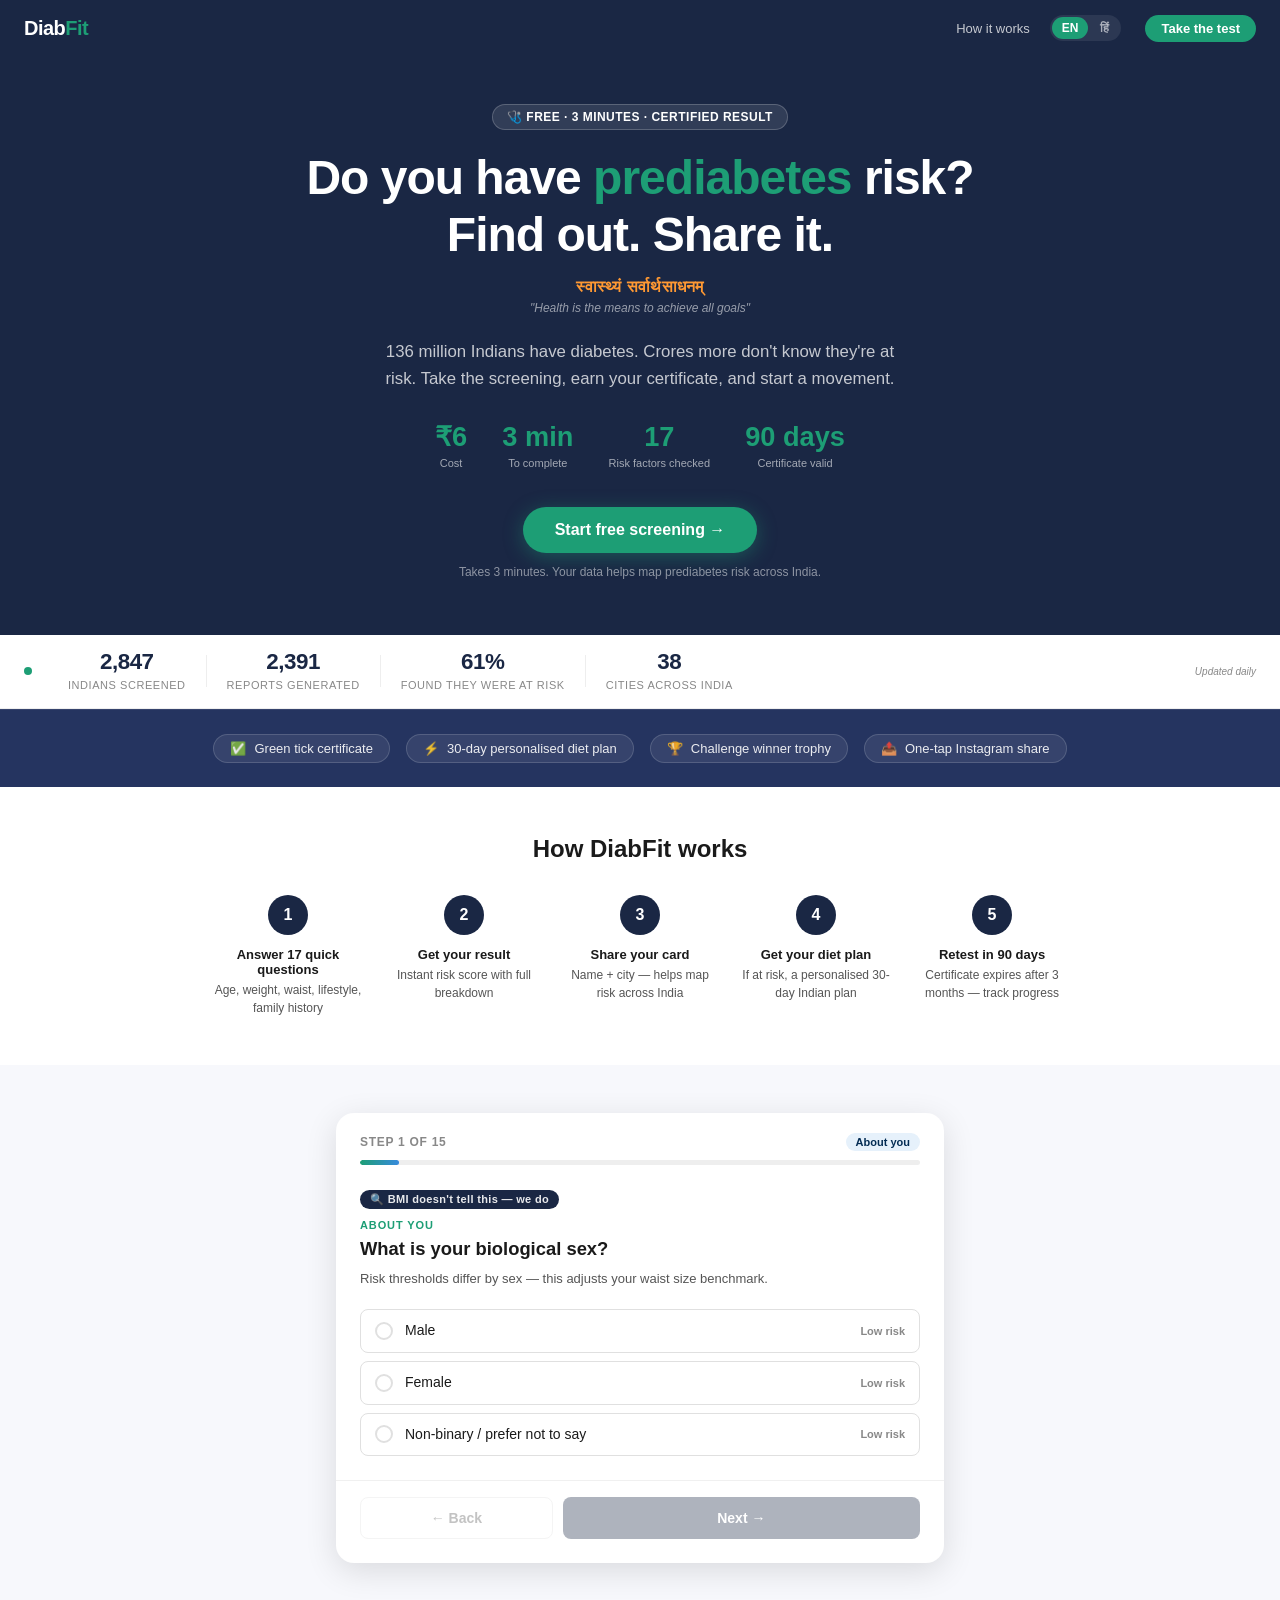
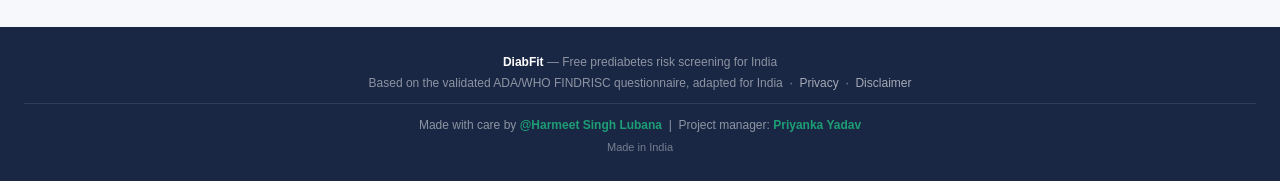
==== commit e3e757cf: "footer flag incorrect so removed" ====
--- a/index.html
+++ b/index.html
@@ -25,8 +25,6 @@
   nav { background: var(--navy); padding: 0 1.5rem; display: flex; align-items: center; justify-content: space-between; height: 56px; position: sticky; top: 0; z-index: 100; }
   .logo { color: #fff; font-size: 20px; font-weight: 700; letter-spacing: -0.5px; }
   .logo span { color: var(--green); }
-  .mini-flag { width: 16px; height: 11px; border-radius: 1px; overflow: hidden; display: inline-block; flex-shrink: 0; }
-  .mini-flag div { height: 33.33%; }
   nav .nav-right { display: flex; align-items: center; }
   nav a { color: rgba(255,255,255,0.75); font-size: 13px; text-decoration: none; margin-left: 1.5rem; }
   nav a:hover { color: #fff; }
@@ -447,8 +445,7 @@
     <a class="creator-link" href="https://www.linkedin.com/in/priyanka-yadav-22316a171/" target="_blank" rel="noopener noreferrer">Priyanka Yadav</a>
   </div>
   <div class="footer-flag-row">
-    <span class="mini-flag"><div style="background:#FF9933"></div><div style="background:#FFFFFF"></div><div style="background:#138808"></div></span>
-    <span id="footer-mii">Made in India 🇮🇳</span>
+    <span id="footer-mii">Made in India</span>
   </div>
 </footer>
 
@@ -536,7 +533,7 @@
     dietBtn:'Generate my 30-day personalised diet plan', dietLoading:'Creating your plan...', dietTitle:'Your 30-day plan',
     footerTag:'Free prediabetes risk screening for India',
     footerBased:'Based on the validated ADA/WHO FINDRISC questionnaire, adapted for India',
-    footerMadeBy:'Made with care by', footerMii:'Made in India 🇮🇳',
+    footerMadeBy:'Made with care by', footerMii:'Made in India',
     disclaimer:'<strong>Medical disclaimer:</strong> DiabFit uses the validated ADA/WHO FINDRISC questionnaire adapted for India. This is a risk <em>screening tool only</em> — not a medical diagnosis. Only a doctor and blood test (HbA1c or fasting glucose) can diagnose prediabetes. The diet plan is general wellness guidance, not medical advice. Always consult your doctor.',
   },
   hi: {
@@ -565,7 +562,7 @@
     dietBtn:'मेरी 30-दिन व्यक्तिगत आहार योजना बनाएं', dietLoading:'आपकी योजना बन रही है...', dietTitle:'आपकी 30-दिन योजना',
     footerTag:'भारत के लिए मुफ़्त प्रीडायबिटीज़ जोखिम जांच',
     footerBased:'मान्य ADA/WHO FINDRISC प्रश्नावली पर आधारित, भारत के लिए अनुकूलित',
-    footerMadeBy:'द्वारा सावधानी से बनाया गया', footerMii:'भारत में निर्मित 🇮🇳',
+    footerMadeBy:'द्वारा सावधानी से बनाया गया', footerMii:'भारत में निर्मित',
     disclaimer:'<strong>चिकित्सा अस्वीकरण:</strong> DiabFit भारत के लिए अनुकूलित मान्य ADA/WHO FINDRISC प्रश्नावली का उपयोग करता है। यह केवल एक जोखिम <em>स्क्रीनिंग टूल</em> है — चिकित्सा निदान नहीं। आहार योजना सामान्य कल्याण मार्गदर्शन है, चिकित्सा सलाह नहीं। हमेशा अपने डॉक्टर से सलाह लें।',
   }
 };
@@ -1898,4 +1895,4 @@
 setUiLang('en');
 </script>
 </body>
-</html>+</html>
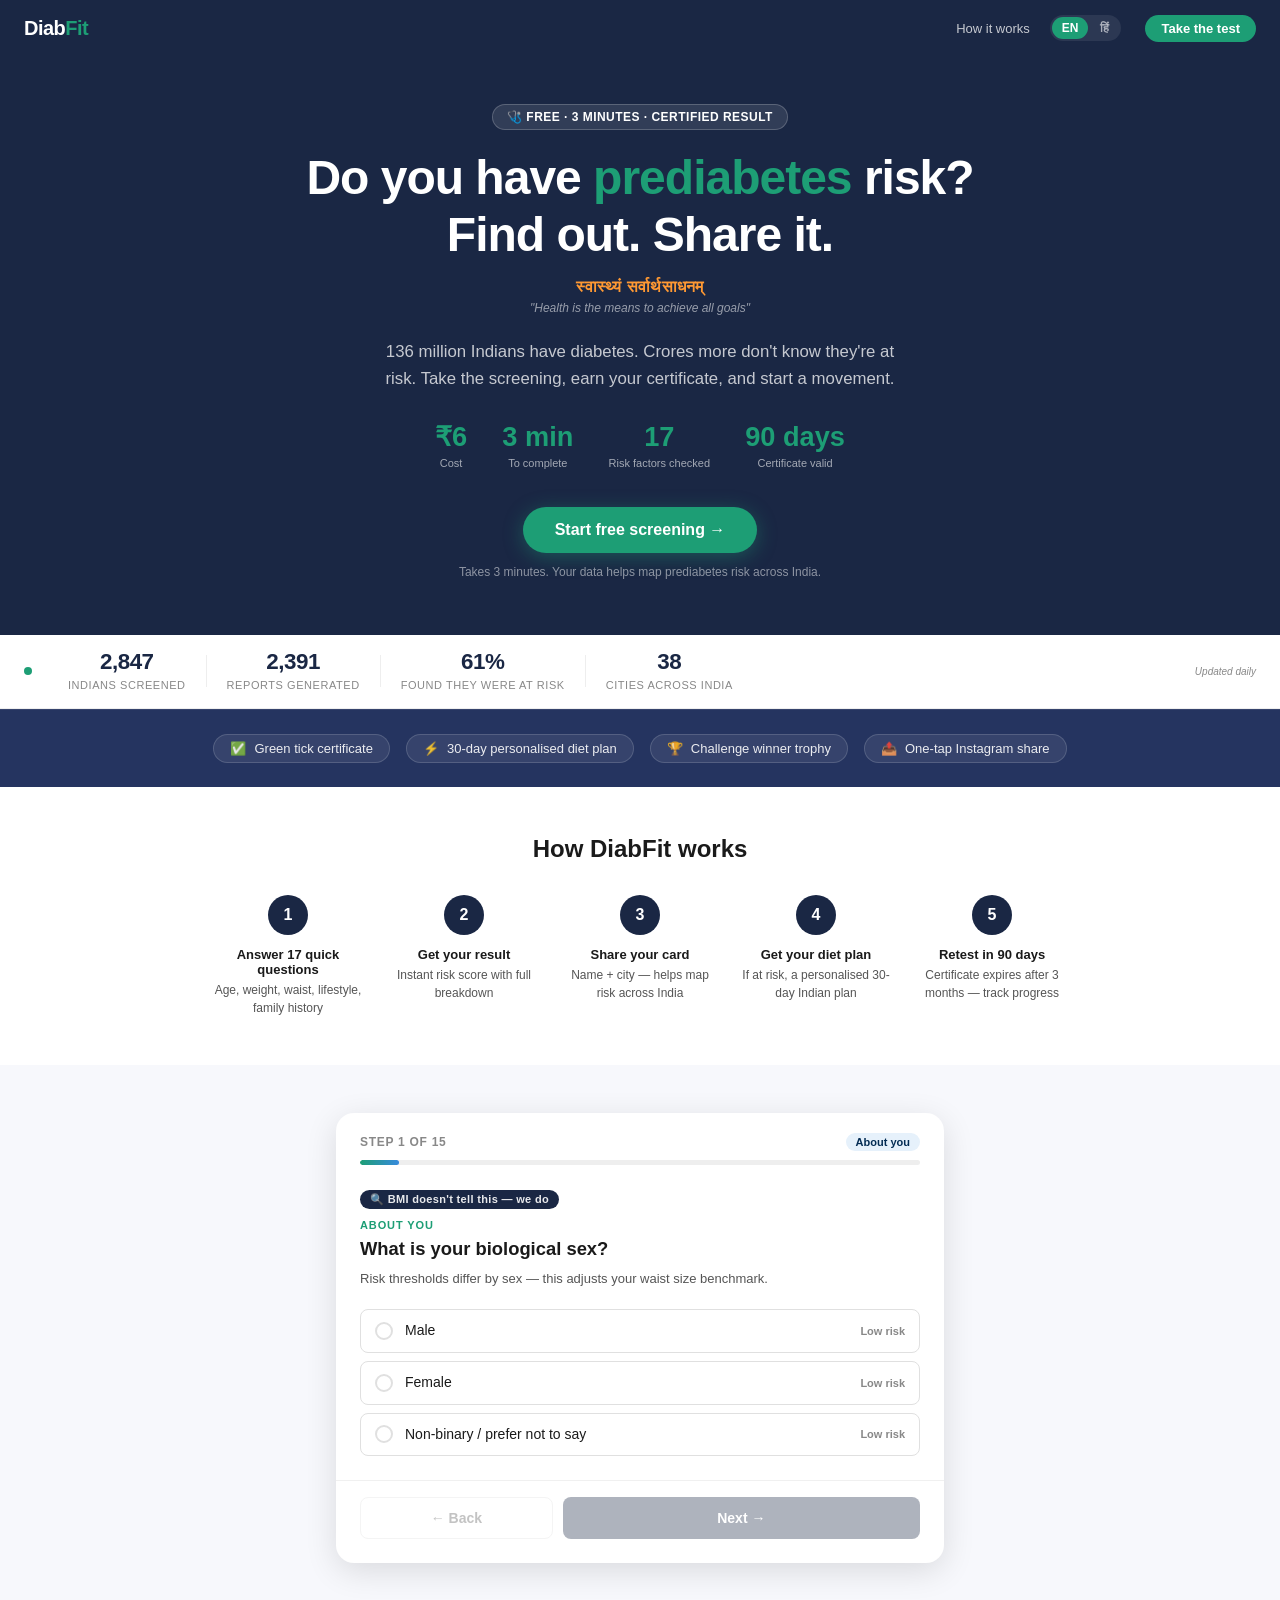
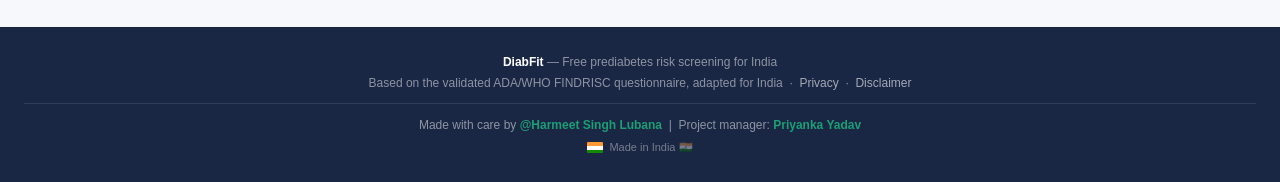
==== commit 650eba5e: "diet" ====
--- a/index.html
+++ b/index.html
@@ -25,6 +25,8 @@
   nav { background: var(--navy); padding: 0 1.5rem; display: flex; align-items: center; justify-content: space-between; height: 56px; position: sticky; top: 0; z-index: 100; }
   .logo { color: #fff; font-size: 20px; font-weight: 700; letter-spacing: -0.5px; }
   .logo span { color: var(--green); }
+  .mini-flag { width: 16px; height: 11px; border-radius: 1px; overflow: hidden; display: inline-block; flex-shrink: 0; }
+  .mini-flag div { height: 33.33%; }
   nav .nav-right { display: flex; align-items: center; }
   nav a { color: rgba(255,255,255,0.75); font-size: 13px; text-decoration: none; margin-left: 1.5rem; }
   nav a:hover { color: #fff; }
@@ -445,7 +447,8 @@
     <a class="creator-link" href="https://www.linkedin.com/in/priyanka-yadav-22316a171/" target="_blank" rel="noopener noreferrer">Priyanka Yadav</a>
   </div>
   <div class="footer-flag-row">
-    <span id="footer-mii">Made in India</span>
+    <span class="mini-flag"><div style="background:#FF9933"></div><div style="background:#FFFFFF"></div><div style="background:#138808"></div></span>
+    <span id="footer-mii">Made in India 🇮🇳</span>
   </div>
 </footer>
 
@@ -533,7 +536,7 @@
     dietBtn:'Generate my 30-day personalised diet plan', dietLoading:'Creating your plan...', dietTitle:'Your 30-day plan',
     footerTag:'Free prediabetes risk screening for India',
     footerBased:'Based on the validated ADA/WHO FINDRISC questionnaire, adapted for India',
-    footerMadeBy:'Made with care by', footerMii:'Made in India',
+    footerMadeBy:'Made with care by', footerMii:'Made in India 🇮🇳',
     disclaimer:'<strong>Medical disclaimer:</strong> DiabFit uses the validated ADA/WHO FINDRISC questionnaire adapted for India. This is a risk <em>screening tool only</em> — not a medical diagnosis. Only a doctor and blood test (HbA1c or fasting glucose) can diagnose prediabetes. The diet plan is general wellness guidance, not medical advice. Always consult your doctor.',
   },
   hi: {
@@ -562,7 +565,7 @@
     dietBtn:'मेरी 30-दिन व्यक्तिगत आहार योजना बनाएं', dietLoading:'आपकी योजना बन रही है...', dietTitle:'आपकी 30-दिन योजना',
     footerTag:'भारत के लिए मुफ़्त प्रीडायबिटीज़ जोखिम जांच',
     footerBased:'मान्य ADA/WHO FINDRISC प्रश्नावली पर आधारित, भारत के लिए अनुकूलित',
-    footerMadeBy:'द्वारा सावधानी से बनाया गया', footerMii:'भारत में निर्मित',
+    footerMadeBy:'द्वारा सावधानी से बनाया गया', footerMii:'भारत में निर्मित 🇮🇳',
     disclaimer:'<strong>चिकित्सा अस्वीकरण:</strong> DiabFit भारत के लिए अनुकूलित मान्य ADA/WHO FINDRISC प्रश्नावली का उपयोग करता है। यह केवल एक जोखिम <em>स्क्रीनिंग टूल</em> है — चिकित्सा निदान नहीं। आहार योजना सामान्य कल्याण मार्गदर्शन है, चिकित्सा सलाह नहीं। हमेशा अपने डॉक्टर से सलाह लें।',
   }
 };
@@ -1072,7 +1075,7 @@
 // IMPORTANT: Replace 'rzp_test_XXXXXXXXXXXXXXXX' with your actual
 // Razorpay Key ID from razorpay.com after creating your account.
 // Use rzp_test_... for testing, rzp_live_... for production.
-const RAZORPAY_KEY = 'rzp_test_XXXXXXXXXXXXXXXX';
+const RAZORPAY_KEY = 'rzp_live_T8FFk6vWsmq0PB';
 
 function showPayment(){
   document.getElementById('payment-wrap').style.display='block';
@@ -1123,8 +1126,8 @@
         _pendingState.state, _pendingState.consent
       );
     }
-    showResult(true);
-    showToast(qLang==='hi'?'प्रोमो कोड स्वीकृत! पूरी रिपोर्ट खुल गई':'Promo applied — full report unlocked!');
+    showResult(true, true); // true=paid, true=promoFree (diet plan also free)
+    showToast(qLang==='hi'?'प्रोमो कोड स्वीकृत! पूरी रिपोर्ट और योजना मुफ़्त!':'Promo applied — report + plan unlocked free!');
     return;
   }
   // ── PAID FLOW ────────────────────────────────────
@@ -1279,8 +1282,8 @@
 
 // ════════════════════════════════════════════════════════════════
 // RESULT + SOCIAL CARD + DIET PLAN
-// isPaid MUST be true to see any result. false = locked screen.
-function showResult(isPaid = true){
+// isPaid = true means ₹6 report paid (or promo). promoFree = both ₹6 and ₹49 free.
+function showResult(isPaid = true, promoFree = false){
   if(!isPaid){
     skipPayment();
     return;
@@ -1388,33 +1391,42 @@
   const dietSection = document.getElementById('diet-plan-section');
   if(level==='moderate' || level==='high'){
     const hi = qLang==='hi';
-    dietSection.innerHTML = `
-      <div style="background:linear-gradient(135deg,#1a2744,#0d3d2e);border-radius:14px;overflow:hidden;margin-bottom:.75rem">
-        <div style="padding:1.1rem 1.25rem">
-          <div style="display:flex;align-items:center;justify-content:space-between;margin-bottom:.5rem">
-            <div>
-              <div style="font-size:11px;font-weight:700;color:#EF9F27;text-transform:uppercase;letter-spacing:.08em;margin-bottom:2px">${hi?'व्यक्तिगत 30-दिन योजना':'Personalised 30-day plan'}</div>
-              <div style="font-size:15px;font-weight:700;color:#fff">${hi?'आहार और गतिविधि योजना':'Diet & activity plan'}</div>
+    if(promoFree){
+      // Promo covers everything — auto-generate diet plan immediately
+      dietSection.innerHTML = `<div style="text-align:center;padding:1rem;background:#FAEEDA;border-radius:12px;border:1px solid #FAC775">
+        <p style="font-size:13px;color:#633806;font-weight:500">🎁 ${hi?'प्रोमो कोड — आहार योजना मुफ़्त में तैयार हो रही है...':'Promo code — building your diet plan for free...'}</p>
+      </div>`;
+      setTimeout(()=>generateDietPlan(level), 600);
+    } else {
+      // Paid ₹6 report — show ₹49 locked card for diet plan
+      dietSection.innerHTML = `
+        <div style="background:linear-gradient(135deg,#1a2744,#0d3d2e);border-radius:14px;overflow:hidden;margin-bottom:.75rem">
+          <div style="padding:1.1rem 1.25rem">
+            <div style="display:flex;align-items:center;justify-content:space-between;margin-bottom:.5rem">
+              <div>
+                <div style="font-size:11px;font-weight:700;color:#EF9F27;text-transform:uppercase;letter-spacing:.08em;margin-bottom:2px">${hi?'व्यक्तिगत 30-दिन योजना':'Personalised 30-day plan'}</div>
+                <div style="font-size:15px;font-weight:700;color:#fff">${hi?'आहार और गतिविधि योजना':'Diet & activity plan'}</div>
+              </div>
+              <div style="text-align:right">
+                <div style="font-size:1.5rem;font-weight:800;color:#EF9F27">₹49</div>
+                <div style="font-size:10px;color:rgba(255,255,255,0.5)">${hi?'एकमुश्त':'one-time'}</div>
+              </div>
             </div>
-            <div style="text-align:right">
-              <div style="font-size:1.5rem;font-weight:800;color:#EF9F27">₹49</div>
-              <div style="font-size:10px;color:rgba(255,255,255,0.5)">${hi?'एकमुश्त':'one-time'}</div>
-            </div>
+            <ul style="list-style:none;padding:0;margin:0 0 .85rem">
+              ${[
+                hi?'भारतीय खाने पर आधारित 4-सप्ताह का भोजन प्लान':'4-week meal plan using Indian foods',
+                hi?'दैनिक गतिविधि और व्यायाम सुझाव':'Daily activity and exercise recommendations',
+                hi?'जोखिम कम करने के 5 व्यावहारिक सुझाव':'5 practical tips to lower your specific risk factors',
+                hi?'डाउनलोड करने योग्य PNG कार्ड':'Downloadable plan card to save and share',
+              ].map(t=>`<li style="font-size:12px;color:rgba(255,255,255,0.75);padding:2px 0">✓ ${t}</li>`).join('')}
+            </ul>
+            <button onclick="payForDietPlan()" id="diet-pay-btn"
+              style="width:100%;padding:12px;background:#EF9F27;color:#fff;border:none;border-radius:8px;font-size:14px;font-weight:700;cursor:pointer;font-family:inherit">
+              ${hi?'₹49 में योजना अनलॉक करें →':'Unlock my plan for ₹49 →'}
+            </button>
           </div>
-          <ul style="list-style:none;padding:0;margin:0 0 .85rem">
-            ${[
-              hi?'भारतीय खाने पर आधारित 4-सप्ताह का भोजन प्लान':'4-week meal plan using Indian foods',
-              hi?'दैनिक गतिविधि और व्यायाम सुझाव':'Daily activity and exercise recommendations',
-              hi?'जोखिम कम करने के 5 व्यावहारिक सुझाव':'5 practical tips to lower your specific risk factors',
-              hi?'डाउनलोड करने योग्य PNG कार्ड':'Downloadable plan card to save and share',
-            ].map(t=>`<li style="font-size:12px;color:rgba(255,255,255,0.75);padding:2px 0">✓ ${t}</li>`).join('')}
-          </ul>
-          <button onclick="payForDietPlan()" id="diet-pay-btn"
-            style="width:100%;padding:12px;background:#EF9F27;color:#fff;border:none;border-radius:8px;font-size:14px;font-weight:700;cursor:pointer;font-family:inherit">
-            ${hi?'₹49 में योजना अनलॉक करें →':'Unlock my plan for ₹49 →'}
-          </button>
-        </div>
-      </div>`;
+        </div>`;
+    }
   } else {
     dietSection.innerHTML = '';
   }
@@ -1504,157 +1516,184 @@
   const section = document.getElementById('diet-plan-section');
   const hi = qLang==='hi';
   const isHigh = level==='high';
-
-  // ── Parse text into paragraphs for the 4 week sections ──────────
-  const paras = planText.split(/\n\n+/).filter(p=>p.trim().length>10);
-
-  // Build structured card HTML with canvas-style visuals using CSS
   const accentColor = isHigh ? '#E24B4A' : '#EF9F27';
-  const accentLight = isHigh ? '#FCEBEB' : '#FAEEDA';
-  const weeks = [
-    { icon:'🌱', week: hi?'सप्ताह 1–2':'Week 1–2', theme: hi?'छोटे बदलाव':'Small changes', color:'#1D9E75', bg:'#E1F5EE' },
-    { icon:'💪', week: hi?'सप्ताह 3–4':'Week 3–4', theme: hi?'नियमितता':'Building habits', color:'#378ADD', bg:'#E6F1FB' },
-  ];
-
-  // Tips from last few paragraphs
-  const tips = paras.slice(-2).join(' ');
-  const mainContent = paras.slice(0, -2);
-
-  let html = `
-  <div id="diet-plan-canvas" style="background:linear-gradient(135deg,#1a2744 0%,#0d3d2e 100%);border-radius:18px;overflow:hidden;box-shadow:0 8px 32px rgba(0,0,0,0.18);margin-bottom:.75rem">
-
-    <!-- Header bar -->
-    <div style="padding:1.25rem 1.5rem .75rem;border-bottom:1px solid rgba(255,255,255,0.1)">
-      <div style="display:flex;align-items:center;justify-content:space-between">
+
+  // Store globally for canvas download
+  window._lastPlanText = planText;
+  window._lastPlanLevel = level;
+
+  // Parse: split on newlines, filter blanks
+  const all = planText.split(/\n+/).map(s=>s.trim()).filter(s=>s.length>20);
+  const intro  = all[0] || '';
+  const mid    = Math.ceil(all.length / 2);
+  const week12 = all.slice(1, mid).join(' ');
+  const week34 = all.slice(mid, all.length - 2).join(' ');
+  const tips   = all.slice(-2).join(' ');
+
+  const planTitle = capturedName
+    ? (hi ? capturedName+' के लिए 30-दिन योजना' : capturedName+"'s 30-Day Plan")
+    : (hi ? '30-दिन योजना' : '30-Day Wellness Plan');
+
+  section.innerHTML = `
+  <div id="diet-plan-canvas" style="background:linear-gradient(160deg,#1a2744 0%,#0a2018 100%);border-radius:18px;overflow:hidden;box-shadow:0 8px 32px rgba(0,0,0,0.25);margin-bottom:.75rem">
+
+    <div style="padding:1.25rem 1.5rem .9rem;border-bottom:1px solid rgba(255,255,255,0.1)">
+      <div style="font-size:11px;font-weight:700;color:${accentColor};letter-spacing:.1em;text-transform:uppercase;margin-bottom:4px">DiabFit ${hi?'व्यक्तिगत योजना':'Personalised Plan'}</div>
+      <div style="font-size:1.2rem;font-weight:800;color:#fff;margin-bottom:8px">${planTitle}</div>
+      <div style="display:inline-flex;align-items:center;gap:6px;background:${accentColor}20;border:1px solid ${accentColor}50;border-radius:99px;padding:4px 12px">
+        <span style="width:6px;height:6px;border-radius:50%;background:${accentColor};flex-shrink:0"></span>
+        <span style="font-size:11px;color:${accentColor};font-weight:600">${isHigh?(hi?'उच्च जोखिम':'High risk'):(hi?'मध्यम जोखिम':'Moderate risk')} · ${hi?'भारतीय आहार':'Indian food based'}</span>
+      </div>
+    </div>
+
+    <div style="padding:1rem 1.5rem;border-bottom:1px solid rgba(255,255,255,0.07)">
+      <p style="font-size:13px;color:rgba(255,255,255,0.85);line-height:1.8">${intro}</p>
+    </div>
+
+    <div style="padding:1rem 1.5rem;border-bottom:1px solid rgba(255,255,255,0.07);background:rgba(29,158,117,0.07)">
+      <div style="display:flex;align-items:center;gap:8px;margin-bottom:.6rem">
+        <span style="font-size:1.25rem">🌱</span>
         <div>
-          <div style="font-size:11px;font-weight:700;color:${accentColor};letter-spacing:.1em;text-transform:uppercase;margin-bottom:2px">${hi?'DiabFit व्यक्तिगत योजना':'DiabFit Personalised Plan'}</div>
-          <div style="font-size:1.1rem;font-weight:800;color:#fff">${hi?capturedName+' के लिए 30-दिन योजना':capturedName ? capturedName+"'s 30-Day Plan" : '30-Day Wellness Plan'}</div>
+          <div style="font-size:10px;font-weight:700;color:#1D9E75;text-transform:uppercase;letter-spacing:.07em">${hi?'सप्ताह 1–2':'Week 1–2'}</div>
+          <div style="font-size:13px;font-weight:700;color:#fff">${hi?'छोटे टिकाऊ बदलाव':'Small sustainable changes'}</div>
         </div>
-        <div style="text-align:right">
-          <div style="font-size:1.8rem;line-height:1">📋</div>
-          <div style="font-size:10px;color:rgba(255,255,255,0.5);margin-top:2px">${hi?'व्यक्तिगत':'Personalised'}</div>
+      </div>
+      <p style="font-size:13px;color:rgba(255,255,255,0.82);line-height:1.8">${week12}</p>
+    </div>
+
+    <div style="padding:1rem 1.5rem;border-bottom:1px solid rgba(255,255,255,0.07);background:rgba(55,138,221,0.07)">
+      <div style="display:flex;align-items:center;gap:8px;margin-bottom:.6rem">
+        <span style="font-size:1.25rem">💪</span>
+        <div>
+          <div style="font-size:10px;font-weight:700;color:#378ADD;text-transform:uppercase;letter-spacing:.07em">${hi?'सप्ताह 3–4':'Week 3–4'}</div>
+          <div style="font-size:13px;font-weight:700;color:#fff">${hi?'नियमितता बनाना':'Building consistency'}</div>
         </div>
       </div>
-      <!-- Risk pill -->
-      <div style="display:inline-flex;align-items:center;gap:5px;background:${accentColor}22;border:1px solid ${accentColor}55;border-radius:99px;padding:3px 10px;margin-top:8px">
-        <span style="width:6px;height:6px;border-radius:50%;background:${accentColor};display:inline-block"></span>
-        <span style="font-size:11px;color:${accentColor};font-weight:600">${hi?(isHigh?'उच्च जोखिम — तत्काल कदम':'मध्यम जोखिम — जीवनशैली सुधार'):(isHigh?'High risk — immediate action':'Moderate risk — lifestyle improvement')}</span>
-      </div>
+      <p style="font-size:13px;color:rgba(255,255,255,0.82);line-height:1.8">${week34}</p>
     </div>
 
-    <!-- Intro para -->
-    <div style="padding:1rem 1.5rem;border-bottom:1px solid rgba(255,255,255,0.08)">
-      <p style="font-size:13px;color:rgba(255,255,255,0.8);line-height:1.7">${paras[0]||''}</p>
+    <div style="padding:1rem 1.5rem;background:rgba(239,159,39,0.07)">
+      <div style="display:flex;align-items:center;gap:6px;margin-bottom:.5rem">
+        <span style="font-size:1.1rem">💡</span>
+        <span style="font-size:11px;font-weight:700;color:${accentColor};text-transform:uppercase;letter-spacing:.07em">${hi?'भारतीय आहार टिप्स':'Indian Diet Tips'}</span>
+      </div>
+      <p style="font-size:13px;color:rgba(255,255,255,0.82);line-height:1.8">${tips}</p>
     </div>
 
-    <!-- 4-week grid -->
-    <div style="display:grid;grid-template-columns:1fr 1fr;gap:1px;background:rgba(255,255,255,0.08)">
-      ${weeks.map((w,i)=>{
-        const content = mainContent[i+1]||mainContent[i]||'';
-        return `<div style="background:rgba(255,255,255,0.04);padding:1rem">
-          <div style="display:flex;align-items:center;gap:7px;margin-bottom:.5rem">
-            <span style="font-size:1.2rem">${w.icon}</span>
-            <div>
-              <div style="font-size:10px;font-weight:700;color:${w.color};text-transform:uppercase;letter-spacing:.06em">${w.week}</div>
-              <div style="font-size:12px;font-weight:600;color:#fff">${w.theme}</div>
-            </div>
-          </div>
-          <p style="font-size:12px;color:rgba(255,255,255,0.72);line-height:1.65">${content.slice(0,220)}${content.length>220?'…':''}</p>
-        </div>`;
-      }).join('')}
-    </div>
-
-    <!-- Tips section -->
-    <div style="padding:1rem 1.5rem;border-top:1px solid rgba(255,255,255,0.08)">
-      <div style="font-size:11px;font-weight:700;color:${accentColor};text-transform:uppercase;letter-spacing:.08em;margin-bottom:.5rem">💡 ${hi?'भारतीय आहार टिप्स':'Indian Diet Tips'}</div>
-      <p style="font-size:12px;color:rgba(255,255,255,0.72);line-height:1.7">${tips.slice(0,400)}${tips.length>400?'…':''}</p>
-    </div>
-
-    <!-- Footer -->
-    <div style="padding:.75rem 1.5rem;background:rgba(0,0,0,0.2);display:flex;align-items:center;justify-content:space-between">
-      <div style="font-size:11px;color:rgba(255,255,255,0.45)">${hi?'यह सामान्य स्वास्थ्य मार्गदर्शन है — चिकित्सा सलाह नहीं':'General wellness guidance — not medical advice. Consult your doctor.'}</div>
-      <div style="font-size:10px;color:rgba(255,255,255,0.3);font-weight:600">DiabFit 🇮🇳</div>
+    <div style="padding:.75rem 1.5rem;background:rgba(0,0,0,0.3);display:flex;align-items:center;justify-content:space-between">
+      <span style="font-size:11px;color:rgba(255,255,255,0.38)">${hi?'सामान्य मार्गदर्शन — चिकित्सा सलाह नहीं':'General wellness guidance — not medical advice'}</span>
+      <span style="font-size:11px;color:rgba(255,255,255,0.3);font-weight:600">DiabFit 🇮🇳</span>
     </div>
   </div>
 
-  <!-- Download button -->
-  <button onclick="downloadDietCard()" style="width:100%;padding:11px;background:var(--navy);color:#fff;border:none;border-radius:10px;font-size:13px;font-weight:700;cursor:pointer;font-family:inherit;display:flex;align-items:center;justify-content:center;gap:8px;margin-bottom:.5rem">
-    ⬇ ${hi?'योजना डाउनलोड करें':'Download your plan'}
+  <button onclick="downloadDietCard()" style="width:100%;padding:12px;background:var(--navy);color:#fff;border:none;border-radius:10px;font-size:14px;font-weight:700;cursor:pointer;font-family:inherit;display:flex;align-items:center;justify-content:center;gap:8px;margin-bottom:.5rem">
+    ⬇ ${hi?'योजना डाउनलोड करें':'Download your plan as PNG'}
   </button>`;
-
-  section.innerHTML = html;
 }
 
 function downloadDietCard(){
-  const el = document.getElementById('diet-plan-canvas');
-  if(!el){ showToast('Card not ready'); return; }
-  // Screenshot the div as PNG using native browser print
-  const W=1080, H=1400;
-  const canvas = document.createElement('canvas');
-  canvas.width=W; canvas.height=H;
-  const ctx = canvas.getContext('2d');
-
-  // Recreate as canvas drawing for download
   const hi = qLang==='hi';
-  const level = lastResult?.level||'moderate';
-  const isHigh = level==='high';
-  const accent = isHigh?'#E24B4A':'#EF9F27';
+  const planText = window._lastPlanText || '';
+  const level    = window._lastPlanLevel || lastResult?.level || 'moderate';
+  const isHigh   = level==='high';
+  const accent   = isHigh ? '#E24B4A' : '#EF9F27';
+
+  const W=1080, H=1920;
+  const cv = document.createElement('canvas');
+  cv.width=W; cv.height=H;
+  const ctx = cv.getContext('2d');
 
   // Background
-  const bg = ctx.createLinearGradient(0,0,W,H);
-  bg.addColorStop(0,'#1a2744'); bg.addColorStop(1,'#0d3d2e');
+  const bg = ctx.createLinearGradient(0,0,0,H);
+  bg.addColorStop(0,'#1a2744');
+  bg.addColorStop(0.5,'#0d2a1e');
+  bg.addColorStop(1,'#0a1a0f');
   ctx.fillStyle=bg; ctx.fillRect(0,0,W,H);
 
-  // Header
-  ctx.fillStyle='rgba(255,255,255,0.06)'; ctx.fillRect(0,0,W,160);
+  // Subtle lines
+  ctx.globalAlpha=0.025;
+  for(let y=0;y<H;y+=48){ctx.fillStyle='#fff';ctx.fillRect(0,y,W,1);}
+  ctx.globalAlpha=1;
+
+  // Header bg
+  ctx.fillStyle='rgba(255,255,255,0.04)'; ctx.fillRect(0,0,W,190);
+
   ctx.textAlign='left';
-  ctx.font=`700 28px -apple-system, Segoe UI, sans-serif`;
+  ctx.font='700 30px Arial, sans-serif';
   ctx.fillStyle=accent;
-  ctx.fillText(hi?'DiabFit व्यक्तिगत योजना':'DiabFit Personalised Plan', 60, 75);
-  ctx.font=`800 52px -apple-system, Segoe UI, sans-serif`;
-  ctx.fillStyle='#fff';
-  const planTitle = capturedName?(hi?capturedName+' के लिए 30-दिन योजना':capturedName+"'s 30-Day Plan"):'30-Day Wellness Plan';
-  ctx.fillText(planTitle, 60, 140);
-
-  // Divider
-  ctx.fillStyle='rgba(255,255,255,0.1)'; ctx.fillRect(0,165,W,1);
-
-  // Week boxes
-  const weeks=[
-    {icon:'🌱',color:'#1D9E75',week:hi?'सप्ताह 1–2':'Week 1–2',theme:hi?'छोटे बदलाव':'Small changes'},
-    {icon:'💪',color:'#378ADD',week:hi?'सप्ताह 3–4':'Week 3–4',theme:hi?'नियमितता':'Building habits'},
-  ];
-  const boxW=(W-100)/2, boxH=350;
-  weeks.forEach((w,i)=>{
-    const bx=50+i*(boxW+20), by=200;
-    ctx.fillStyle='rgba(255,255,255,0.05)';
-    roundRectFill(ctx,bx,by,boxW,boxH,16);
-    ctx.font=`700 24px -apple-system, Segoe UI, sans-serif`;
-    ctx.fillStyle=w.color;
-    ctx.fillText(w.icon+' '+w.week, bx+24, by+50);
-    ctx.font=`600 28px -apple-system, Segoe UI, sans-serif`;
-    ctx.fillStyle='#fff';
-    ctx.fillText(w.theme, bx+24, by+88);
-  });
-
-  // Tips header
-  ctx.fillStyle='rgba(255,255,255,0.08)'; ctx.fillRect(0,580,W,1);
-  ctx.font=`700 26px -apple-system, Segoe UI, sans-serif`;
-  ctx.fillStyle=accent; ctx.textAlign='left';
-  ctx.fillText('💡 '+(hi?'भारतीय आहार टिप्स':'Indian Diet Tips'), 60, 640);
+  ctx.fillText('DiabFit '+(hi?'30-दिन व्यक्तिगत योजना':'30-Day Personalised Plan'), 60, 72);
+
+  ctx.font='800 56px Arial, sans-serif';
+  ctx.fillStyle='#ffffff';
+  const title = capturedName
+    ? (hi ? capturedName+' की 30-दिन योजना' : capturedName+"'s 30-Day Plan")
+    : (hi?'30-दिन योजना':'30-Day Wellness Plan');
+  ctx.fillText(title, 60, 152);
+
+  ctx.fillStyle='rgba(255,255,255,0.1)'; ctx.fillRect(0,195,W,1);
+
+  // Parse text
+  const all = planText.split(/\n+/).map(s=>s.trim()).filter(s=>s.length>20);
+  const intro  = all[0]||'';
+  const mid    = Math.ceil(all.length/2);
+  const week12 = all.slice(1,mid).join(' ');
+  const week34 = all.slice(mid,all.length-2).join(' ');
+  const tips   = all.slice(-2).join(' ');
+
+  function wrapText(ctx,text,x,y,maxW,lh,maxLines){
+    const words=text.split(' ');
+    let line='',drawn=0;
+    for(let n=0;n<words.length;n++){
+      const test=line+words[n]+' ';
+      if(ctx.measureText(test).width>maxW&&n>0){
+        ctx.fillText(line.trim(),x,y); line=words[n]+' '; y+=lh; drawn++;
+        if(drawn>=maxLines){ctx.fillText('…',x,y);return y+lh;}
+      } else line=test;
+    }
+    if(drawn<maxLines)ctx.fillText(line.trim(),x,y);
+    return y+lh;
+  }
+
+  const pad=60, iW=W-pad*2;
+  let y=220;
+
+  // Intro
+  ctx.font='400 28px Arial, sans-serif'; ctx.fillStyle='rgba(255,255,255,0.83)';
+  y=wrapText(ctx,intro,pad,y,iW,42,4)+20;
+
+  // Week 1-2 box
+  ctx.fillStyle='rgba(29,158,117,0.13)'; roundRectFill(ctx,pad,y,iW,420,18);
+  ctx.fillStyle='rgba(29,158,117,0.5)';  roundRectFill(ctx,pad,y,10,420,10);
+  ctx.font='700 26px Arial, sans-serif'; ctx.fillStyle='#1D9E75';
+  ctx.fillText((hi?'सप्ताह 1–2  ·  छोटे बदलाव':'Week 1–2  ·  Small changes'), pad+28, y+48);
+  ctx.font='400 26px Arial, sans-serif'; ctx.fillStyle='rgba(255,255,255,0.82)';
+  wrapText(ctx,week12,pad+28,y+94,iW-56,40,7);
+  y+=440;
+
+  // Week 3-4 box
+  ctx.fillStyle='rgba(55,138,221,0.13)'; roundRectFill(ctx,pad,y,iW,420,18);
+  ctx.fillStyle='rgba(55,138,221,0.5)';  roundRectFill(ctx,pad,y,10,420,10);
+  ctx.font='700 26px Arial, sans-serif'; ctx.fillStyle='#378ADD';
+  ctx.fillText((hi?'सप्ताह 3–4  ·  नियमितता':'Week 3–4  ·  Building consistency'), pad+28, y+48);
+  ctx.font='400 26px Arial, sans-serif'; ctx.fillStyle='rgba(255,255,255,0.82)';
+  wrapText(ctx,week34,pad+28,y+94,iW-56,40,7);
+  y+=440;
+
+  // Tips
+  ctx.fillStyle='rgba(255,255,255,0.08)'; ctx.fillRect(0,y,W,1); y+=30;
+  ctx.font='700 28px Arial, sans-serif'; ctx.fillStyle=accent;
+  ctx.fillText((hi?'💡 भारतीय आहार टिप्स':'💡 Indian Diet Tips'), pad, y+10); y+=54;
+  ctx.font='400 26px Arial, sans-serif'; ctx.fillStyle='rgba(255,255,255,0.82)';
+  wrapText(ctx,tips,pad,y,iW,40,8);
 
   // Footer
-  ctx.fillStyle='rgba(0,0,0,0.3)'; ctx.fillRect(0,H-80,W,80);
-  ctx.font=`400 20px -apple-system, Segoe UI, sans-serif`;
-  ctx.fillStyle='rgba(255,255,255,0.4)';
-  ctx.fillText(hi?'सामान्य स्वास्थ्य मार्गदर्शन — चिकित्सा सलाह नहीं':'General wellness guidance — not medical advice', 60, H-32);
-  ctx.textAlign='right';
-  ctx.fillStyle='rgba(255,255,255,0.3)';
-  ctx.fillText('DiabFit 🇮🇳', W-60, H-32);
+  ctx.fillStyle='rgba(0,0,0,0.35)'; ctx.fillRect(0,H-80,W,80);
+  ctx.font='400 22px Arial, sans-serif'; ctx.fillStyle='rgba(255,255,255,0.35)';
+  ctx.fillText(hi?'सामान्य स्वास्थ्य मार्गदर्शन — चिकित्सा सलाह नहीं':'General wellness guidance — not medical advice · diabfit.in',pad,H-28);
 
   const link=document.createElement('a');
-  link.download='diabfit-plan.png';
-  link.href=canvas.toDataURL('image/png');
+  link.download=`diabfit-plan-${capturedName||'wellness'}.png`;
+  link.href=cv.toDataURL('image/png');
   link.click();
   showToast(hi?'योजना डाउनलोड हो रही है!':'Plan downloading!');
 }
@@ -1895,4 +1934,4 @@
 setUiLang('en');
 </script>
 </body>
-</html>
+</html>
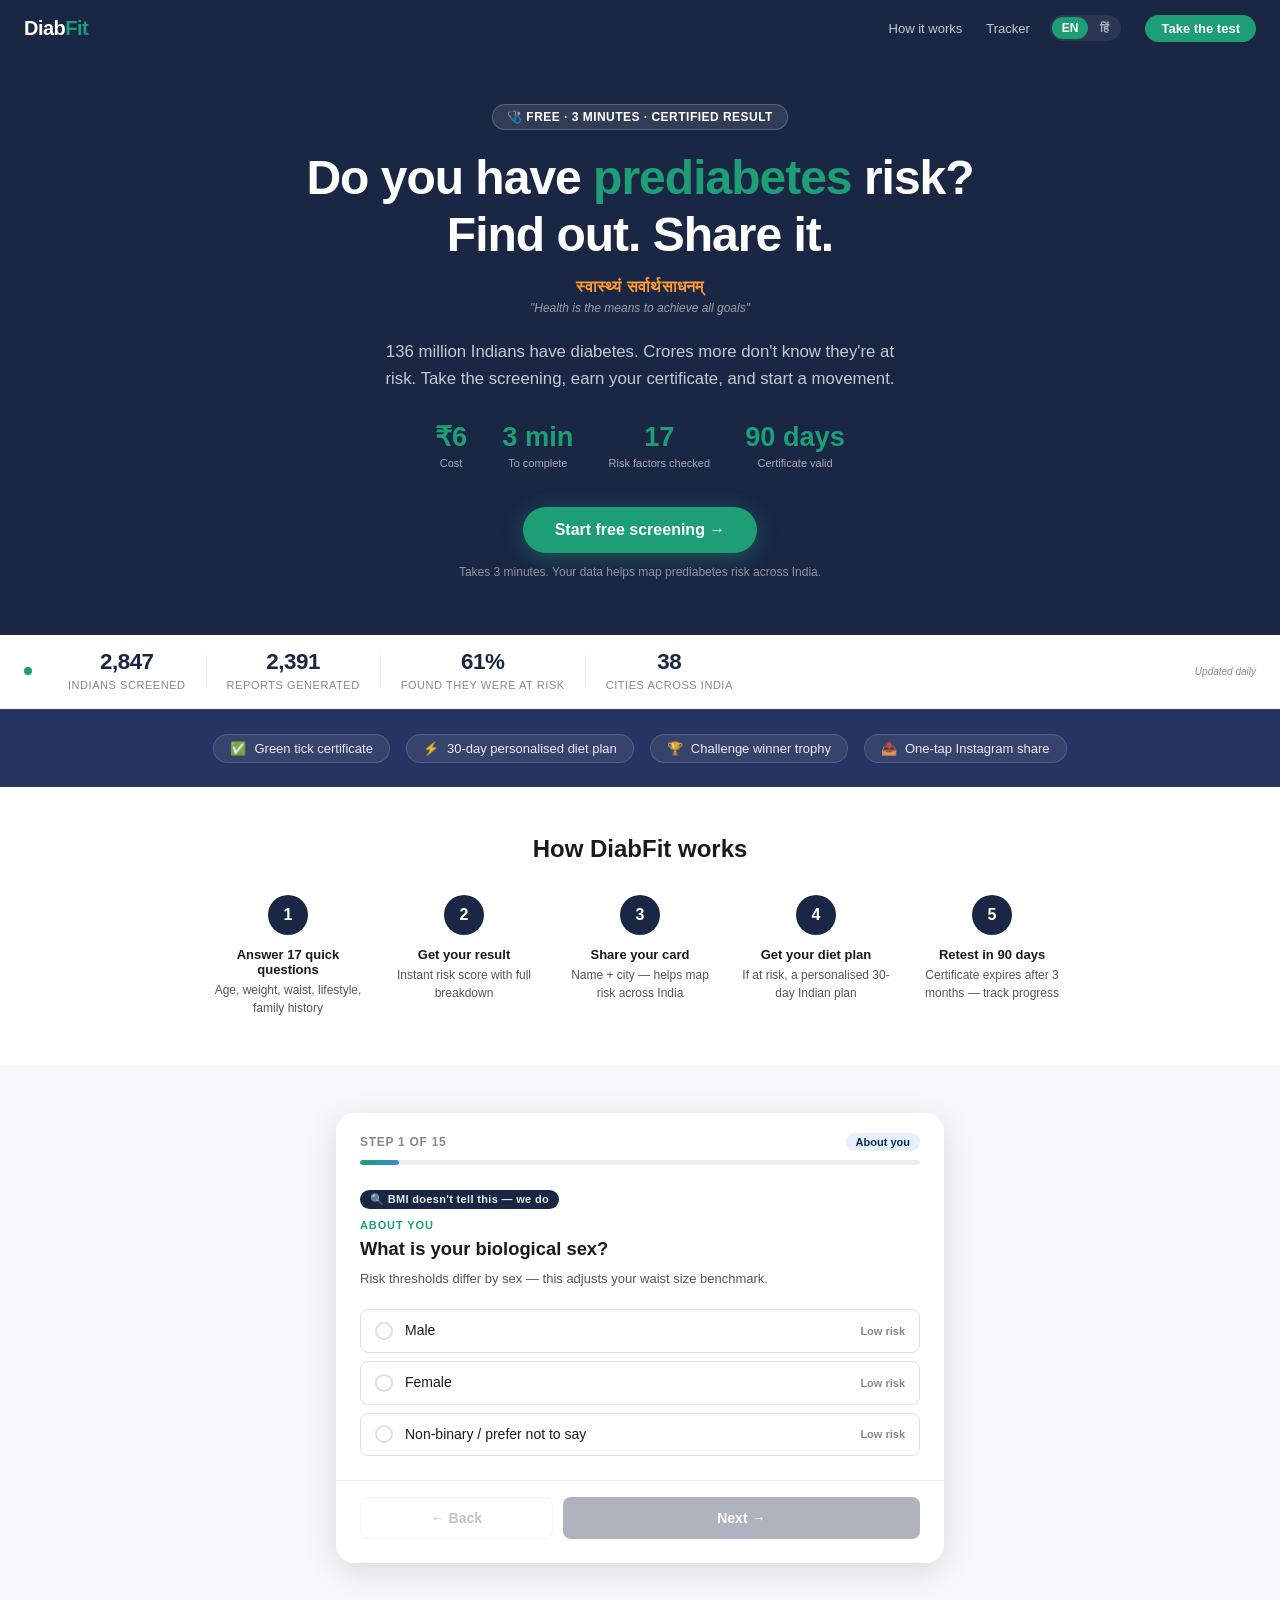
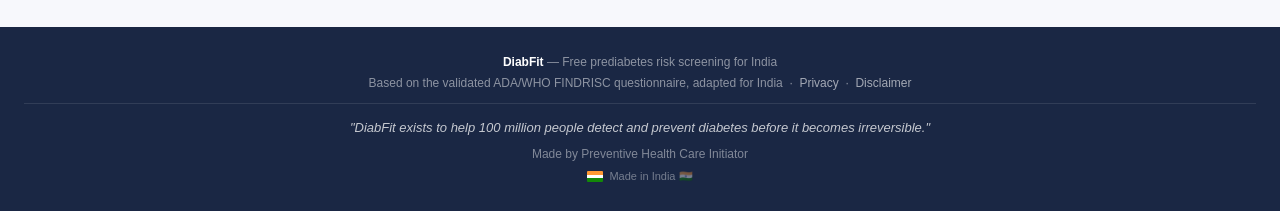
==== commit 949d0e15: "added tracker and about us" ====
--- a/index.html
+++ b/index.html
@@ -239,7 +239,8 @@
 <nav>
   <div class="logo">Diab<span>Fit</span></div>
   <div class="nav-right">
-    <a href="#how" id="nav-how">How it works</a>
+    <a href="/about.html" id="nav-how">About us</a>
+    <a href="/tracker.html" style="color:rgba(255,255,255,0.75);font-size:13px;text-decoration:none;margin-left:1.5rem" id="nav-tracker">Tracker</a>
     <div class="lang-switch">
       <button id="lang-en" class="on" onclick="setUiLang('en')">EN</button>
       <button id="lang-hi" onclick="setUiLang('hi')">हिं</button>
@@ -440,11 +441,10 @@
   <div><strong style="color:#fff">DiabFit</strong> — <span id="footer-tag">Free prediabetes risk screening for India</span></div>
   <div style="margin-top:.4rem"><span id="footer-based">Based on the validated ADA/WHO FINDRISC questionnaire, adapted for India</span> &nbsp;·&nbsp; <a href="#">Privacy</a> &nbsp;·&nbsp; <a href="#">Disclaimer</a></div>
   <div class="footer-credit">
-    <span id="footer-made-by">Made with care by</span>
-    <a class="creator-link" href="https://www.linkedin.com/in/harmeet-singh-lubana-054456419" target="_blank" rel="noopener noreferrer">@Harmeet Singh Lubana</a>
-    &nbsp;|&nbsp;
-    <span id="footer-pm-label">Project manager:</span>
-    <a class="creator-link" href="https://www.linkedin.com/in/priyanka-yadav-22316a171/" target="_blank" rel="noopener noreferrer">Priyanka Yadav</a>
+    <div style="font-size:13px;color:rgba(255,255,255,0.75);font-style:italic;margin-bottom:.5rem;line-height:1.6">
+      "DiabFit exists to help 100 million people detect and prevent diabetes before it becomes irreversible."
+    </div>
+    <span style="color:rgba(255,255,255,0.45)" id="footer-made-by">Made by Preventive Health Care Initiator</span>
   </div>
   <div class="footer-flag-row">
     <span class="mini-flag"><div style="background:#FF9933"></div><div style="background:#FFFFFF"></div><div style="background:#138808"></div></span>
@@ -611,8 +611,7 @@
   document.getElementById('download-txt').textContent=t.download;
   document.getElementById('footer-tag').textContent=t.footerTag;
   document.getElementById('footer-based').textContent=t.footerBased;
-  document.getElementById('footer-made-by').textContent=t.footerMadeBy;
-  if(document.getElementById('footer-pm-label')) document.getElementById('footer-pm-label').textContent = l==='hi'?'प्रोजेक्ट मैनेजर:':'Project manager:';
+  document.getElementById('footer-made-by').textContent = l==='hi'?'निवारक स्वास्थ्य देखभाल प्रवर्तक द्वारा निर्मित':'Made by Preventive Health Care Initiator';
   document.getElementById('footer-mii').textContent=t.footerMii;
   document.getElementById('disclaimer-text').innerHTML=t.disclaimer;
   render();
@@ -1516,180 +1515,379 @@
   const section = document.getElementById('diet-plan-section');
   const hi = qLang==='hi';
   const isHigh = level==='high';
-  const accentColor = isHigh ? '#E24B4A' : '#EF9F27';
-
-  // Store globally for canvas download
+  const accent = isHigh ? '#E24B4A' : '#EF9F27';
+  const accentBg = isHigh ? 'rgba(226,75,74,0.1)' : 'rgba(239,159,39,0.1)';
+
   window._lastPlanText = planText;
   window._lastPlanLevel = level;
 
-  // Parse: split on newlines, filter blanks
-  const all = planText.split(/\n+/).map(s=>s.trim()).filter(s=>s.length>20);
-  const intro  = all[0] || '';
-  const mid    = Math.ceil(all.length / 2);
-  const week12 = all.slice(1, mid).join(' ');
-  const week34 = all.slice(mid, all.length - 2).join(' ');
-  const tips   = all.slice(-2).join(' ');
-
+  // ── Parse structured plan from AI text ──────────────────────────
+  // Split into individual sentences/lines, group into 4 weeks + activity + tips
+  const lines = planText.split(/\n+/).map(s=>s.trim()).filter(s=>s.length>15);
+  const total = lines.length;
+
+  // Distribute lines across sections
+  const chunk = Math.max(1, Math.floor(total / 6));
+  const intro    = lines.slice(0, 1).join(' ');
+  const w1Diet   = lines.slice(1, 1+chunk).join(' ');
+  const w2Diet   = lines.slice(1+chunk, 1+chunk*2).join(' ');
+  const w3Diet   = lines.slice(1+chunk*2, 1+chunk*3).join(' ');
+  const w4Diet   = lines.slice(1+chunk*3, 1+chunk*4).join(' ');
+  const activity = lines.slice(1+chunk*4, 1+chunk*5).join(' ');
+  const tips     = lines.slice(1+chunk*5).join(' ');
+
+  const name = capturedName || (hi?'आप':'You');
   const planTitle = capturedName
-    ? (hi ? capturedName+' के लिए 30-दिन योजना' : capturedName+"'s 30-Day Plan")
-    : (hi ? '30-दिन योजना' : '30-Day Wellness Plan');
+    ? (hi ? name+' की 30-दिन योजना' : name+"'s 30-Day Activity & Diet Plan")
+    : (hi ? '30-दिन गतिविधि और आहार योजना' : '30-Day Activity & Diet Plan');
+
+  // ── Week card builder ────────────────────────────────────────────
+  function weekCard(icon, color, weekLabel, theme, dietText, actText){
+    return `
+    <div style="border-radius:14px;overflow:hidden;margin-bottom:10px;border:1px solid ${color}30">
+      <!-- Week header -->
+      <div style="background:${color}18;padding:.75rem 1rem;display:flex;align-items:center;gap:10px;border-bottom:1px solid ${color}25">
+        <span style="font-size:1.4rem">${icon}</span>
+        <div>
+          <div style="font-size:10px;font-weight:700;color:${color};text-transform:uppercase;letter-spacing:.08em">${weekLabel}</div>
+          <div style="font-size:14px;font-weight:700;color:#fff">${theme}</div>
+        </div>
+      </div>
+      <!-- Diet row -->
+      <div style="display:grid;grid-template-columns:1fr 1fr;border-bottom:1px solid rgba(255,255,255,0.06)">
+        <div style="padding:.75rem 1rem;border-right:1px solid rgba(255,255,255,0.06)">
+          <div style="font-size:10px;font-weight:700;color:#1D9E75;text-transform:uppercase;letter-spacing:.06em;margin-bottom:4px">🥗 ${hi?'आहार':'Diet'}</div>
+          <p style="font-size:12px;color:rgba(255,255,255,0.8);line-height:1.65">${dietText}</p>
+        </div>
+        <div style="padding:.75rem 1rem">
+          <div style="font-size:10px;font-weight:700;color:#378ADD;text-transform:uppercase;letter-spacing:.06em;margin-bottom:4px">🏃 ${hi?'गतिविधि':'Activity'}</div>
+          <p style="font-size:12px;color:rgba(255,255,255,0.8);line-height:1.65">${actText}</p>
+        </div>
+      </div>
+    </div>`;
+  }
+
+  // ── Activity schematic ───────────────────────────────────────────
+  const weeklyActivity = [
+    {week:1, label:hi?'सप्ताह 1':'Week 1', mins:15, color:'#1D9E75', desc:hi?'15 मिनट टहलना':'15 min walk'},
+    {week:2, label:hi?'सप्ताह 2':'Week 2', mins:22, color:'#1D9E75', desc:hi?'22 मिनट':'22 min'},
+    {week:3, label:hi?'सप्ताह 3':'Week 3', mins:30, color:'#EF9F27', desc:hi?'30 मिनट':'30 min'},
+    {week:4, label:hi?'सप्ताह 4':'Week 4', mins:40, color:'#378ADD', desc:hi?'40 मिनट + योग':'40 min + yoga'},
+  ];
+
+  const activitySchematic = `
+  <div style="padding:1rem 1rem .5rem">
+    <div style="font-size:11px;font-weight:700;color:#378ADD;text-transform:uppercase;letter-spacing:.08em;margin-bottom:.75rem">📈 ${hi?'गतिविधि प्रगति — सप्ताह दर सप्ताह':'Activity Progression — Week by Week'}</div>
+    <div style="display:flex;align-items:flex-end;gap:8px;height:80px;margin-bottom:6px">
+      ${weeklyActivity.map(w=>{
+        const pct = Math.round((w.mins/40)*100);
+        return `<div style="flex:1;display:flex;flex-direction:column;align-items:center;gap:4px">
+          <div style="font-size:10px;color:${w.color};font-weight:700">${w.mins}m</div>
+          <div style="width:100%;background:${w.color};border-radius:6px 6px 0 0;height:${pct*0.6}px;min-height:12px;transition:height .3s"></div>
+        </div>`;
+      }).join('')}
+    </div>
+    <div style="display:flex;gap:8px">
+      ${weeklyActivity.map(w=>`<div style="flex:1;text-align:center;font-size:10px;color:rgba(255,255,255,0.55)">${w.label}</div>`).join('')}
+    </div>
+  </div>`;
+
+  // ── Daily habit tracker schematic ───────────────────────────────
+  const habits = [
+    {icon:'🚶', label:hi?'टहलना':'Walk', w1:'15m', w2:'22m', w3:'30m', w4:'40m'},
+    {icon:'💧', label:hi?'पानी':'Water', w1:'6 गिलास', w2:'7 गिलास', w3:'8 गिलास', w4:'8+ गिलास'},
+    {icon:'🥗', label:hi?'सब्जी':'Veggies', w1:'1 कटोरी', w2:'2 कटोरी', w3:'3 कटोरी', w4:'हर भोजन'},
+    {icon:'🍬', label:hi?'चीनी':'Sugar', w1:'↓ 25%', w2:'↓ 50%', w3:'↓ 75%', w4:'न्यूनतम'},
+    {icon:'😴', label:hi?'नींद':'Sleep', w1:'7h+', w2:'7h+', w3:'7-8h', w4:'7-8h'},
+  ];
+
+  const habitTable = `
+  <div style="padding:.75rem 1rem">
+    <div style="font-size:11px;font-weight:700;color:${accent};text-transform:uppercase;letter-spacing:.08em;margin-bottom:.6rem">✅ ${hi?'साप्ताहिक आदत ट्रैकर':'Weekly Habit Tracker'}</div>
+    <div style="overflow-x:auto">
+      <table style="width:100%;border-collapse:collapse;font-size:11px">
+        <thead>
+          <tr>
+            <th style="text-align:left;color:rgba(255,255,255,0.5);padding:4px 6px;font-weight:600;border-bottom:1px solid rgba(255,255,255,0.1)">${hi?'आदत':'Habit'}</th>
+            ${[1,2,3,4].map(w=>`<th style="text-align:center;color:rgba(255,255,255,0.5);padding:4px 6px;font-weight:600;border-bottom:1px solid rgba(255,255,255,0.1)">${hi?'सप्ताह':'Wk'} ${w}</th>`).join('')}
+          </tr>
+        </thead>
+        <tbody>
+          ${habits.map((h,i)=>`
+          <tr style="background:${i%2===0?'rgba(255,255,255,0.02)':'transparent'}">
+            <td style="padding:6px;color:rgba(255,255,255,0.85);white-space:nowrap">${h.icon} ${h.label}</td>
+            <td style="padding:6px;text-align:center;color:#1D9E75;font-weight:600">${h.w1}</td>
+            <td style="padding:6px;text-align:center;color:#1D9E75;font-weight:600">${h.w2}</td>
+            <td style="padding:6px;text-align:center;color:#EF9F27;font-weight:600">${h.w3}</td>
+            <td style="padding:6px;text-align:center;color:#378ADD;font-weight:600">${h.w4}</td>
+          </tr>`).join('')}
+        </tbody>
+      </table>
+    </div>
+  </div>`;
 
   section.innerHTML = `
   <div id="diet-plan-canvas" style="background:linear-gradient(160deg,#1a2744 0%,#0a2018 100%);border-radius:18px;overflow:hidden;box-shadow:0 8px 32px rgba(0,0,0,0.25);margin-bottom:.75rem">
 
-    <div style="padding:1.25rem 1.5rem .9rem;border-bottom:1px solid rgba(255,255,255,0.1)">
-      <div style="font-size:11px;font-weight:700;color:${accentColor};letter-spacing:.1em;text-transform:uppercase;margin-bottom:4px">DiabFit ${hi?'व्यक्तिगत योजना':'Personalised Plan'}</div>
-      <div style="font-size:1.2rem;font-weight:800;color:#fff;margin-bottom:8px">${planTitle}</div>
-      <div style="display:inline-flex;align-items:center;gap:6px;background:${accentColor}20;border:1px solid ${accentColor}50;border-radius:99px;padding:4px 12px">
-        <span style="width:6px;height:6px;border-radius:50%;background:${accentColor};flex-shrink:0"></span>
-        <span style="font-size:11px;color:${accentColor};font-weight:600">${isHigh?(hi?'उच्च जोखिम':'High risk'):(hi?'मध्यम जोखिम':'Moderate risk')} · ${hi?'भारतीय आहार':'Indian food based'}</span>
+    <!-- ── HEADER ── -->
+    <div style="padding:1.1rem 1.25rem .85rem;border-bottom:1px solid rgba(255,255,255,0.1)">
+      <div style="font-size:10px;font-weight:700;color:${accent};text-transform:uppercase;letter-spacing:.1em;margin-bottom:3px">DiabFit · ${hi?'30-दिन योजना':'30-Day Plan'}</div>
+      <div style="font-size:1.15rem;font-weight:800;color:#fff;margin-bottom:6px">${planTitle}</div>
+      <div style="display:flex;gap:6px;flex-wrap:wrap">
+        <span style="font-size:11px;background:rgba(29,158,117,0.2);color:#5DCAA5;border-radius:99px;padding:2px 10px;font-weight:600">🥗 ${hi?'आहार':'Diet'}</span>
+        <span style="font-size:11px;background:rgba(55,138,221,0.2);color:#7BB8F0;border-radius:99px;padding:2px 10px;font-weight:600">🏃 ${hi?'गतिविधि':'Activity'}</span>
+        <span style="font-size:11px;background:${accentBg};color:${accent};border-radius:99px;padding:2px 10px;font-weight:600">${isHigh?(hi?'उच्च जोखिम':'High risk'):(hi?'मध्यम जोखिम':'Moderate risk')}</span>
       </div>
     </div>
 
-    <div style="padding:1rem 1.5rem;border-bottom:1px solid rgba(255,255,255,0.07)">
-      <p style="font-size:13px;color:rgba(255,255,255,0.85);line-height:1.8">${intro}</p>
-    </div>
-
-    <div style="padding:1rem 1.5rem;border-bottom:1px solid rgba(255,255,255,0.07);background:rgba(29,158,117,0.07)">
-      <div style="display:flex;align-items:center;gap:8px;margin-bottom:.6rem">
-        <span style="font-size:1.25rem">🌱</span>
-        <div>
-          <div style="font-size:10px;font-weight:700;color:#1D9E75;text-transform:uppercase;letter-spacing:.07em">${hi?'सप्ताह 1–2':'Week 1–2'}</div>
-          <div style="font-size:13px;font-weight:700;color:#fff">${hi?'छोटे टिकाऊ बदलाव':'Small sustainable changes'}</div>
-        </div>
-      </div>
-      <p style="font-size:13px;color:rgba(255,255,255,0.82);line-height:1.8">${week12}</p>
-    </div>
-
-    <div style="padding:1rem 1.5rem;border-bottom:1px solid rgba(255,255,255,0.07);background:rgba(55,138,221,0.07)">
-      <div style="display:flex;align-items:center;gap:8px;margin-bottom:.6rem">
-        <span style="font-size:1.25rem">💪</span>
-        <div>
-          <div style="font-size:10px;font-weight:700;color:#378ADD;text-transform:uppercase;letter-spacing:.07em">${hi?'सप्ताह 3–4':'Week 3–4'}</div>
-          <div style="font-size:13px;font-weight:700;color:#fff">${hi?'नियमितता बनाना':'Building consistency'}</div>
-        </div>
-      </div>
-      <p style="font-size:13px;color:rgba(255,255,255,0.82);line-height:1.8">${week34}</p>
-    </div>
-
-    <div style="padding:1rem 1.5rem;background:rgba(239,159,39,0.07)">
-      <div style="display:flex;align-items:center;gap:6px;margin-bottom:.5rem">
-        <span style="font-size:1.1rem">💡</span>
-        <span style="font-size:11px;font-weight:700;color:${accentColor};text-transform:uppercase;letter-spacing:.07em">${hi?'भारतीय आहार टिप्स':'Indian Diet Tips'}</span>
-      </div>
-      <p style="font-size:13px;color:rgba(255,255,255,0.82);line-height:1.8">${tips}</p>
-    </div>
-
-    <div style="padding:.75rem 1.5rem;background:rgba(0,0,0,0.3);display:flex;align-items:center;justify-content:space-between">
-      <span style="font-size:11px;color:rgba(255,255,255,0.38)">${hi?'सामान्य मार्गदर्शन — चिकित्सा सलाह नहीं':'General wellness guidance — not medical advice'}</span>
+    <!-- ── INTRO ── -->
+    <div style="padding:.85rem 1.25rem;border-bottom:1px solid rgba(255,255,255,0.07);background:rgba(255,255,255,0.02)">
+      <p style="font-size:13px;color:rgba(255,255,255,0.83);line-height:1.75;margin:0">${intro}</p>
+    </div>
+
+    <!-- ── ACTIVITY SCHEMATIC ── -->
+    <div style="border-bottom:1px solid rgba(255,255,255,0.07);background:rgba(55,138,221,0.05)">
+      ${activitySchematic}
+    </div>
+
+    <!-- ── WEEK 1 ── -->
+    <div style="padding:.75rem 1rem .25rem;background:rgba(29,158,117,0.04)">
+      ${weekCard('🌱','#1D9E75',
+        hi?'सप्ताह 1 — शुरुआत':'Week 1 — Getting Started',
+        hi?'छोटे बदलाव, बड़ा असर':'Small changes, big impact',
+        w1Diet||hi?'सुबह दलिया या मूंग दाल चीला। दोपहर दाल-रोटी-सब्जी। रात हल्का खाना।':'Morning: oats/moong cheela. Lunch: dal-roti-sabzi. Dinner: light khichdi.',
+        hi?'रोज़ 15 मिनट सुबह टहलना। लिफ्ट की जगह सीढ़ियाँ।':'15 min morning walk daily. Take stairs instead of lift.'
+      )}
+    </div>
+
+    <!-- ── WEEK 2 ── -->
+    <div style="padding:.25rem 1rem .25rem;background:rgba(29,158,117,0.04)">
+      ${weekCard('🌿','#4CAF50',
+        hi?'सप्ताह 2 — नियमितता':'Week 2 — Building Rhythm',
+        hi?'आदत पक्की करें':'Lock in the habit',
+        w2Diet||hi?'मैदा और सफेद चावल कम करें। दोपहर में सलाद जोड़ें। मीठे पेय बंद।':'Cut maida and white rice. Add salad at lunch. Stop sugary drinks.',
+        hi?'22 मिनट टहलना। हल्की स्ट्रेचिंग शाम को।':'22 min walk. Light evening stretching.'
+      )}
+    </div>
+
+    <!-- ── WEEK 3 ── -->
+    <div style="padding:.25rem 1rem .25rem;background:rgba(239,159,39,0.04)">
+      ${weekCard('🔥','#EF9F27',
+        hi?'सप्ताह 3 — गति बढ़ाएं':'Week 3 — Building Momentum',
+        hi?'शरीर बदलाव महसूस करेगा':'Your body will feel the shift',
+        w3Diet||hi?'हर भोजन में हरी सब्जी। अंकुरित अनाज नाश्ते में। चाय में चीनी आधी करें।':'Green veggies in every meal. Sprouts at breakfast. Halve sugar in chai.',
+        hi?'30 मिनट तेज़ चाल। सोमवार-बुधवार-शुक्रवार योग 15 मिनट।':'30 min brisk walk. Mon-Wed-Fri: 15 min yoga.'
+      )}
+    </div>
+
+    <!-- ── WEEK 4 ── -->
+    <div style="padding:.25rem 1rem .75rem;background:rgba(55,138,221,0.04)">
+      ${weekCard('🏆','#378ADD',
+        hi?'सप्ताह 4 — परिणाम देखें':'Week 4 — See the Results',
+        hi?'HbA1c टेस्ट के लिए तैयार':'Ready for your HbA1c test',
+        w4Diet||hi?'भूमध्यसागरीय-भारतीय मिश्रण। मोटे अनाज जैसे ज्वार, बाजरा। रात 7 बजे के बाद कम खाना।':'Med-Indian mix. Millets like jowar, bajra. Eat light after 7 PM.',
+        hi?'40 मिनट चलना या साइकिल। 5 मिनट प्राणायाम रोज़।':'40 min walk or cycling. 5 min pranayama daily.'
+      )}
+    </div>
+
+    <!-- ── HABIT TRACKER ── -->
+    <div style="border-top:1px solid rgba(255,255,255,0.07)">
+      ${habitTable}
+    </div>
+
+    <!-- ── TIPS ── -->
+    <div style="padding:.85rem 1.25rem;border-top:1px solid rgba(255,255,255,0.07);background:rgba(239,159,39,0.05)">
+      <div style="font-size:11px;font-weight:700;color:${accent};text-transform:uppercase;letter-spacing:.08em;margin-bottom:.5rem">💡 ${hi?'भारतीय आहार टिप्स':'Indian Diet Tips'}</div>
+      <p style="font-size:12px;color:rgba(255,255,255,0.8);line-height:1.75;margin:0">${tips||hi?'दाल रोज़ खाएं — प्रोटीन और फाइबर दोनों। तले हुए नाश्ते की जगह उबले चने या मखाने। खाने के बाद 10 मिनट टहलें। रात का खाना सोने से 2 घंटे पहले।':'Eat dal daily — protein + fibre. Replace fried snacks with boiled chana or makhana. Walk 10 min after meals. Eat dinner 2 hours before sleeping.'}</p>
+    </div>
+
+    <!-- ── FOOTER ── -->
+    <div style="padding:.65rem 1.25rem;background:rgba(0,0,0,0.3);display:flex;align-items:center;justify-content:space-between">
+      <span style="font-size:11px;color:rgba(255,255,255,0.35)">${hi?'सामान्य मार्गदर्शन — चिकित्सा सलाह नहीं':'General wellness guidance — not medical advice'}</span>
       <span style="font-size:11px;color:rgba(255,255,255,0.3);font-weight:600">DiabFit 🇮🇳</span>
     </div>
   </div>
 
   <button onclick="downloadDietCard()" style="width:100%;padding:12px;background:var(--navy);color:#fff;border:none;border-radius:10px;font-size:14px;font-weight:700;cursor:pointer;font-family:inherit;display:flex;align-items:center;justify-content:center;gap:8px;margin-bottom:.5rem">
-    ⬇ ${hi?'योजना डाउनलोड करें':'Download your plan as PNG'}
+    ⬇ ${hi?'योजना PNG डाउनलोड करें':'Download Plan as PNG'}
   </button>`;
 }
 
 function downloadDietCard(){
-  const hi = qLang==='hi';
-  const planText = window._lastPlanText || '';
-  const level    = window._lastPlanLevel || lastResult?.level || 'moderate';
-  const isHigh   = level==='high';
-  const accent   = isHigh ? '#E24B4A' : '#EF9F27';
-
-  const W=1080, H=1920;
-  const cv = document.createElement('canvas');
+  const hi   = qLang==='hi';
+  const plan = window._lastPlanText||'';
+  const level= window._lastPlanLevel||lastResult?.level||'moderate';
+  const isHigh=level==='high';
+  const accent=isHigh?'#E24B4A':'#EF9F27';
+  const name = capturedName||(hi?'आप':'You');
+
+  const W=1080, H=2200;
+  const cv=document.createElement('canvas');
   cv.width=W; cv.height=H;
-  const ctx = cv.getContext('2d');
+  const ctx=cv.getContext('2d');
 
   // Background
-  const bg = ctx.createLinearGradient(0,0,0,H);
+  const bg=ctx.createLinearGradient(0,0,0,H);
   bg.addColorStop(0,'#1a2744');
-  bg.addColorStop(0.5,'#0d2a1e');
-  bg.addColorStop(1,'#0a1a0f');
+  bg.addColorStop(0.45,'#0d2a1e');
+  bg.addColorStop(1,'#091409');
   ctx.fillStyle=bg; ctx.fillRect(0,0,W,H);
 
-  // Subtle lines
-  ctx.globalAlpha=0.025;
-  for(let y=0;y<H;y+=48){ctx.fillStyle='#fff';ctx.fillRect(0,y,W,1);}
+  // Grid pattern
+  ctx.globalAlpha=0.03;
+  for(let y=0;y<H;y+=50){ctx.fillStyle='#fff';ctx.fillRect(0,y,W,1);}
+  for(let x=0;x<W;x+=80){ctx.fillStyle='#fff';ctx.fillRect(x,0,1,H);}
   ctx.globalAlpha=1;
 
-  // Header bg
-  ctx.fillStyle='rgba(255,255,255,0.04)'; ctx.fillRect(0,0,W,190);
-
-  ctx.textAlign='left';
-  ctx.font='700 30px Arial, sans-serif';
-  ctx.fillStyle=accent;
-  ctx.fillText('DiabFit '+(hi?'30-दिन व्यक्तिगत योजना':'30-Day Personalised Plan'), 60, 72);
-
-  ctx.font='800 56px Arial, sans-serif';
-  ctx.fillStyle='#ffffff';
-  const title = capturedName
-    ? (hi ? capturedName+' की 30-दिन योजना' : capturedName+"'s 30-Day Plan")
-    : (hi?'30-दिन योजना':'30-Day Wellness Plan');
-  ctx.fillText(title, 60, 152);
-
-  ctx.fillStyle='rgba(255,255,255,0.1)'; ctx.fillRect(0,195,W,1);
-
-  // Parse text
-  const all = planText.split(/\n+/).map(s=>s.trim()).filter(s=>s.length>20);
-  const intro  = all[0]||'';
-  const mid    = Math.ceil(all.length/2);
-  const week12 = all.slice(1,mid).join(' ');
-  const week34 = all.slice(mid,all.length-2).join(' ');
-  const tips   = all.slice(-2).join(' ');
-
-  function wrapText(ctx,text,x,y,maxW,lh,maxLines){
+  const pad=60, iW=W-pad*2;
+
+  function wrapText(text,x,y,maxW,lh,maxLines=99){
     const words=text.split(' ');
-    let line='',drawn=0;
+    let line='',count=0;
     for(let n=0;n<words.length;n++){
-      const test=line+words[n]+' ';
-      if(ctx.measureText(test).width>maxW&&n>0){
-        ctx.fillText(line.trim(),x,y); line=words[n]+' '; y+=lh; drawn++;
-        if(drawn>=maxLines){ctx.fillText('…',x,y);return y+lh;}
-      } else line=test;
+      const t=line+words[n]+' ';
+      if(ctx.measureText(t).width>maxW&&n>0){
+        ctx.fillText(line.trim(),x,y); line=words[n]+' '; y+=lh; count++;
+        if(count>=maxLines){ctx.fillText('…',x,y); return y+lh;}
+      } else line=t;
     }
-    if(drawn<maxLines)ctx.fillText(line.trim(),x,y);
+    ctx.fillText(line.trim(),x,y);
     return y+lh;
   }
 
-  const pad=60, iW=W-pad*2;
-  let y=220;
+  function roundRect(x,y,w,h,r,fill){
+    ctx.fillStyle=fill;
+    ctx.beginPath();
+    ctx.moveTo(x+r,y); ctx.arcTo(x+w,y,x+w,y+h,r);
+    ctx.arcTo(x+w,y+h,x,y+h,r); ctx.arcTo(x,y+h,x,y,r);
+    ctx.arcTo(x,y,x+w,y,r); ctx.closePath(); ctx.fill();
+  }
+
+  let y=0;
+
+  // ── HEADER ─────────────────────────────────────────────
+  roundRect(0,0,W,200,0,'rgba(255,255,255,0.04)');
+  ctx.textAlign='left';
+  ctx.font='700 28px Arial, sans-serif'; ctx.fillStyle=accent;
+  ctx.fillText('DiabFit · '+(hi?'30-दिन गतिविधि और आहार योजना':'30-Day Activity & Diet Plan'),pad,68);
+  ctx.font='800 54px Arial, sans-serif'; ctx.fillStyle='#fff';
+  const title=capturedName
+    ?(hi?name+' की योजना':name+"'s Plan")
+    :(hi?'आपकी व्यक्तिगत योजना':'Your Personalised Plan');
+  ctx.fillText(title,pad,148);
+  y=210;
+
+  // ── DIVIDER ─────────────────────────────────────────────
+  ctx.fillStyle='rgba(255,255,255,0.1)'; ctx.fillRect(0,y,W,1); y+=24;
+
+  // ── ACTIVITY PROGRESSION BAR CHART ──────────────────────
+  ctx.font='700 26px Arial, sans-serif'; ctx.fillStyle='#378ADD';
+  ctx.fillText('📈 '+(hi?'गतिविधि प्रगति':'Activity Progression'),pad,y+28); y+=50;
+
+  const barData=[
+    {lbl:hi?'सप्ताह 1':'Week 1',mins:15,col:'#1D9E75'},
+    {lbl:hi?'सप्ताह 2':'Week 2',mins:22,col:'#1D9E75'},
+    {lbl:hi?'सप्ताह 3':'Week 3',mins:30,col:'#EF9F27'},
+    {lbl:hi?'सप्ताह 4':'Week 4',mins:40,col:'#378ADD'},
+  ];
+  const bMaxH=160, bW=(iW-60)/4;
+  barData.forEach((b,i)=>{
+    const bx=pad+i*(bW+20);
+    const bh=Math.round((b.mins/40)*bMaxH);
+    const by=y+bMaxH-bh;
+    roundRect(bx,by,bW,bh,8,b.col);
+    // Label on bar
+    ctx.font='700 22px Arial, sans-serif'; ctx.fillStyle='#fff'; ctx.textAlign='center';
+    ctx.fillText(b.mins+'m',bx+bW/2,by-10);
+    ctx.font='400 20px Arial, sans-serif'; ctx.fillStyle='rgba(255,255,255,0.55)';
+    ctx.fillText(b.lbl,bx+bW/2,y+bMaxH+32);
+  });
+  ctx.textAlign='left';
+  y+=bMaxH+70;
+
+  ctx.fillStyle='rgba(255,255,255,0.08)'; ctx.fillRect(pad,y,iW,1); y+=28;
+
+  // ── PARSE TEXT ───────────────────────────────────────────
+  const all=plan.split(/\n+/).map(s=>s.trim()).filter(s=>s.length>15);
+  const chunk=Math.max(1,Math.floor(all.length/6));
+  const intro  =all.slice(0,1).join(' ');
+  const w1     =all.slice(1,1+chunk).join(' ');
+  const w2     =all.slice(1+chunk,1+chunk*2).join(' ');
+  const w3     =all.slice(1+chunk*2,1+chunk*3).join(' ');
+  const w4     =all.slice(1+chunk*3,1+chunk*4).join(' ');
+  const tips   =all.slice(-2).join(' ');
 
   // Intro
-  ctx.font='400 28px Arial, sans-serif'; ctx.fillStyle='rgba(255,255,255,0.83)';
-  y=wrapText(ctx,intro,pad,y,iW,42,4)+20;
-
-  // Week 1-2 box
-  ctx.fillStyle='rgba(29,158,117,0.13)'; roundRectFill(ctx,pad,y,iW,420,18);
-  ctx.fillStyle='rgba(29,158,117,0.5)';  roundRectFill(ctx,pad,y,10,420,10);
-  ctx.font='700 26px Arial, sans-serif'; ctx.fillStyle='#1D9E75';
-  ctx.fillText((hi?'सप्ताह 1–2  ·  छोटे बदलाव':'Week 1–2  ·  Small changes'), pad+28, y+48);
   ctx.font='400 26px Arial, sans-serif'; ctx.fillStyle='rgba(255,255,255,0.82)';
-  wrapText(ctx,week12,pad+28,y+94,iW-56,40,7);
-  y+=440;
-
-  // Week 3-4 box
-  ctx.fillStyle='rgba(55,138,221,0.13)'; roundRectFill(ctx,pad,y,iW,420,18);
-  ctx.fillStyle='rgba(55,138,221,0.5)';  roundRectFill(ctx,pad,y,10,420,10);
-  ctx.font='700 26px Arial, sans-serif'; ctx.fillStyle='#378ADD';
-  ctx.fillText((hi?'सप्ताह 3–4  ·  नियमितता':'Week 3–4  ·  Building consistency'), pad+28, y+48);
-  ctx.font='400 26px Arial, sans-serif'; ctx.fillStyle='rgba(255,255,255,0.82)';
-  wrapText(ctx,week34,pad+28,y+94,iW-56,40,7);
-  y+=440;
-
-  // Tips
-  ctx.fillStyle='rgba(255,255,255,0.08)'; ctx.fillRect(0,y,W,1); y+=30;
-  ctx.font='700 28px Arial, sans-serif'; ctx.fillStyle=accent;
-  ctx.fillText((hi?'💡 भारतीय आहार टिप्स':'💡 Indian Diet Tips'), pad, y+10); y+=54;
-  ctx.font='400 26px Arial, sans-serif'; ctx.fillStyle='rgba(255,255,255,0.82)';
-  wrapText(ctx,tips,pad,y,iW,40,8);
-
-  // Footer
-  ctx.fillStyle='rgba(0,0,0,0.35)'; ctx.fillRect(0,H-80,W,80);
+  y=wrapText(intro,pad,y,iW,40,3)+20;
+
+  // ── WEEK CARDS ───────────────────────────────────────────
+  const weekDefs=[
+    {icon:'🌱',color:'#1D9E75',bg:'rgba(29,158,117,0.1)',lbl:hi?'सप्ताह 1':'Week 1',theme:hi?'शुरुआत':'Starting Out',text:w1},
+    {icon:'🌿',color:'#4CAF50',bg:'rgba(76,175,80,0.1)', lbl:hi?'सप्ताह 2':'Week 2',theme:hi?'नियमितता':'Building Rhythm',text:w2},
+    {icon:'🔥',color:'#EF9F27',bg:'rgba(239,159,39,0.1)',lbl:hi?'सप्ताह 3':'Week 3',theme:hi?'गति':'Momentum',text:w3},
+    {icon:'🏆',color:'#378ADD',bg:'rgba(55,138,221,0.1)', lbl:hi?'सप्ताह 4':'Week 4',theme:hi?'परिणाम':'Results',text:w4},
+  ];
+
+  weekDefs.forEach(w=>{
+    const cardH=260;
+    roundRect(pad,y,iW,cardH,14,w.bg);
+    // Left accent strip
+    roundRect(pad,y,8,cardH,8,w.color);
+    // Icon + label
+    ctx.font='700 24px Arial, sans-serif'; ctx.fillStyle=w.color;
+    ctx.fillText(w.icon+' '+w.lbl+' · '+w.theme,pad+24,y+44);
+    // Content
+    ctx.font='400 24px Arial, sans-serif'; ctx.fillStyle='rgba(255,255,255,0.82)';
+    wrapText(w.text||'...',pad+24,y+82,iW-56,36,4);
+    y+=cardH+14;
+  });
+
+  // ── HABIT TRACKER TABLE ──────────────────────────────────
+  ctx.fillStyle='rgba(255,255,255,0.08)'; ctx.fillRect(pad,y,iW,1); y+=28;
+  ctx.font='700 26px Arial, sans-serif'; ctx.fillStyle=accent;
+  ctx.fillText('✅ '+(hi?'साप्ताहिक आदत ट्रैकर':'Weekly Habit Tracker'),pad,y+10); y+=50;
+
+  const habits=[
+    {icon:'🚶',lbl:hi?'टहलना':'Walk',     vals:['15m','22m','30m','40m']},
+    {icon:'💧',lbl:hi?'पानी':'Water',      vals:['6','7','8','8+']},
+    {icon:'🥗',lbl:hi?'सब्जी':'Veggies',   vals:['1×','2×','3×','हर बार']},
+    {icon:'🍬',lbl:hi?'चीनी↓':'Sugar↓',   vals:['25%','50%','75%','Min']},
+    {icon:'😴',lbl:hi?'नींद':'Sleep',      vals:['7h','7h','8h','8h']},
+  ];
+  const cols=['#1D9E75','#1D9E75','#EF9F27','#378ADD'];
+  const hRowH=52, hColW=iW/5;
+  // Header
+  ['',hi?'सप्ताह 1':'Wk1',hi?'सप्ताह 2':'Wk2',hi?'सप्ताह 3':'Wk3',hi?'सप्ताह 4':'Wk4'].forEach((h,i)=>{
+    ctx.font='600 20px Arial, sans-serif'; ctx.fillStyle='rgba(255,255,255,0.45)'; ctx.textAlign='center';
+    ctx.fillText(h,pad+i*hColW+hColW/2,y+24);
+  });
+  y+=36;
+  habits.forEach((h,ri)=>{
+    if(ri%2===0){roundRect(pad,y,iW,hRowH,4,'rgba(255,255,255,0.03)');}
+    ctx.font='400 22px Arial, sans-serif'; ctx.fillStyle='rgba(255,255,255,0.8)'; ctx.textAlign='left';
+    ctx.fillText(h.icon+' '+h.lbl,pad+10,y+hRowH/2+8);
+    h.vals.forEach((v,ci)=>{
+      ctx.font='700 22px Arial, sans-serif'; ctx.fillStyle=cols[ci]; ctx.textAlign='center';
+      ctx.fillText(v,pad+(ci+1)*hColW+hColW/2,y+hRowH/2+8);
+    });
+    y+=hRowH;
+  });
+  ctx.textAlign='left'; y+=24;
+
+  // ── TIPS ─────────────────────────────────────────────────
+  ctx.fillStyle='rgba(255,255,255,0.08)'; ctx.fillRect(pad,y,iW,1); y+=28;
+  ctx.font='700 26px Arial, sans-serif'; ctx.fillStyle=accent;
+  ctx.fillText('💡 '+(hi?'भारतीय आहार टिप्स':'Indian Diet Tips'),pad,y+10); y+=50;
+  ctx.font='400 24px Arial, sans-serif'; ctx.fillStyle='rgba(255,255,255,0.8)';
+  wrapText(tips,pad,y,iW,38,6); y+=280;
+
+  // ── FOOTER ───────────────────────────────────────────────
+  roundRect(0,H-70,W,70,0,'rgba(0,0,0,0.4)');
   ctx.font='400 22px Arial, sans-serif'; ctx.fillStyle='rgba(255,255,255,0.35)';
-  ctx.fillText(hi?'सामान्य स्वास्थ्य मार्गदर्शन — चिकित्सा सलाह नहीं':'General wellness guidance — not medical advice · diabfit.in',pad,H-28);
+  ctx.fillText(hi?'सामान्य स्वास्थ्य मार्गदर्शन — चिकित्सा सलाह नहीं':'General wellness guidance — not medical advice · diabfit.in',pad,H-22);
+  ctx.textAlign='right'; ctx.fillStyle='rgba(255,255,255,0.4)'; ctx.font='700 24px Arial, sans-serif';
+  ctx.fillText('DiabFit 🇮🇳',W-pad,H-22); ctx.textAlign='left';
 
   const link=document.createElement('a');
   link.download=`diabfit-plan-${capturedName||'wellness'}.png`;
@@ -1697,6 +1895,7 @@
   link.click();
   showToast(hi?'योजना डाउनलोड हो रही है!':'Plan downloading!');
 }
+
 
 function roundRectFill(ctx,x,y,w,h,r){
   ctx.beginPath();
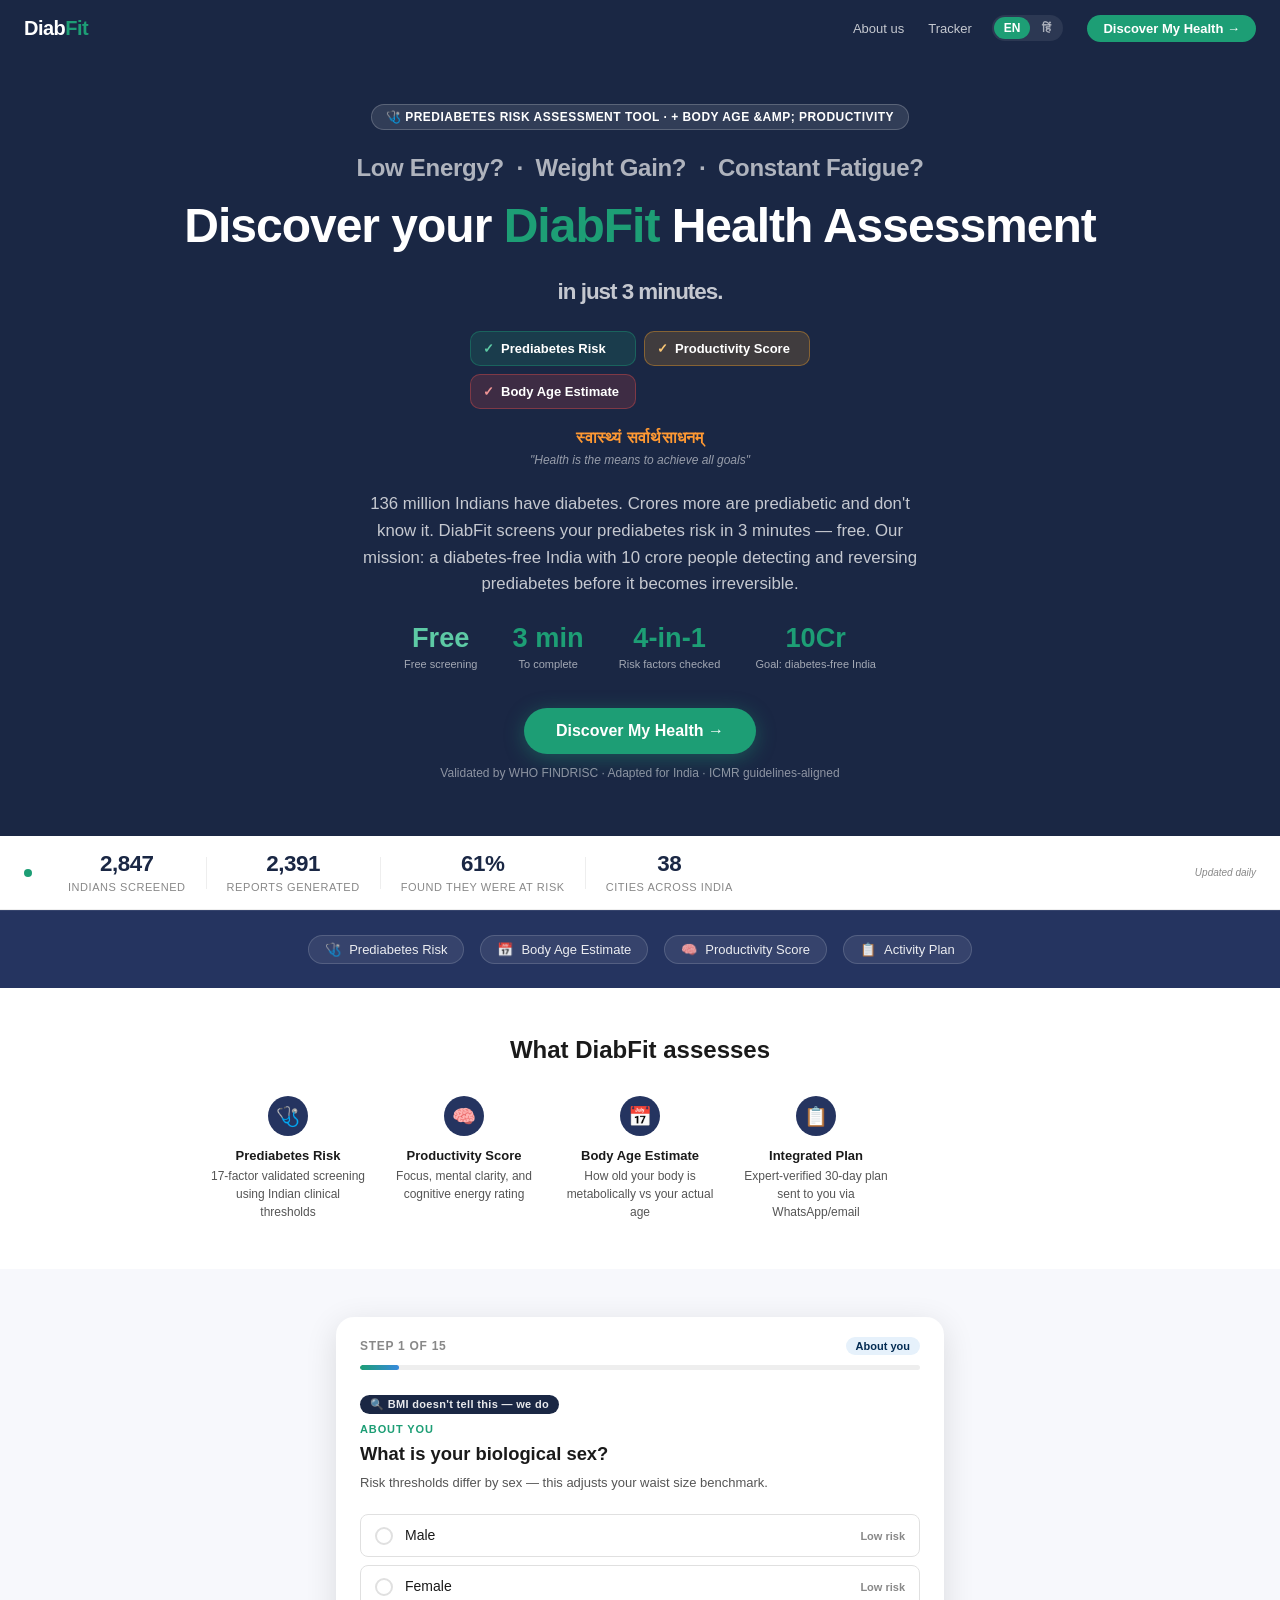
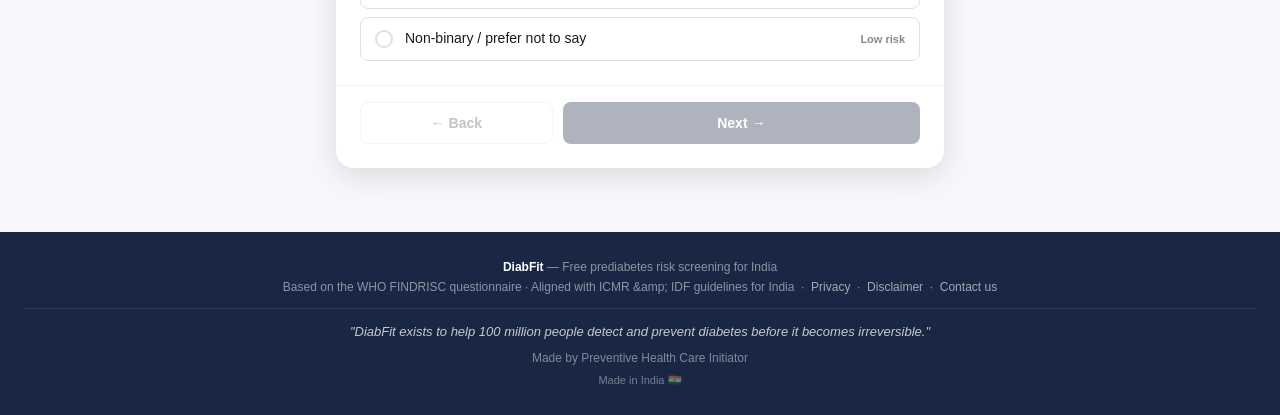
==== commit cdc77fc5: "payment" ====
--- a/index.html
+++ b/index.html
@@ -25,8 +25,6 @@
   nav { background: var(--navy); padding: 0 1.5rem; display: flex; align-items: center; justify-content: space-between; height: 56px; position: sticky; top: 0; z-index: 100; }
   .logo { color: #fff; font-size: 20px; font-weight: 700; letter-spacing: -0.5px; }
   .logo span { color: var(--green); }
-  .mini-flag { width: 16px; height: 11px; border-radius: 1px; overflow: hidden; display: inline-block; flex-shrink: 0; }
-  .mini-flag div { height: 33.33%; }
   nav .nav-right { display: flex; align-items: center; }
   nav a { color: rgba(255,255,255,0.75); font-size: 13px; text-decoration: none; margin-left: 1.5rem; }
   nav a:hover { color: #fff; }
@@ -224,7 +222,9 @@
   @media (max-width: 480px) {
     .hero { padding: 2.25rem 1rem 2.75rem; }
     .hero-stats { gap: 1.4rem; }
-    nav a:not(.nav-cta) { display: none; }
+    nav a:not(.nav-cta) { font-size: 10px; margin-left: 4px; }
+    .nav-cta { padding: 5px 8px; font-size: 11px; font-weight: 600; }
+    .logo { font-size: 16px; }
     .lang-switch { margin-left: .5rem; }
     .question-body { padding: 1.25rem; }
     .quiz-header { padding: 1rem 1.25rem 0; }
@@ -250,19 +250,43 @@
 </nav>
 
 <section class="hero">
-  <div class="hero-badge" id="hero-badge">🩺 More accurate than BMI · 17 risk factors · ₹6 report</div>
-  <h1 id="hero-h1">Your BMI doesn't tell<br>the <em>full story.</em></h1>
+  <div class="hero-badge" id="hero-badge">🩺 Prediabetes Risk Assessment Tool for India</div>
+
+  <!-- Symptom hook headlines -->
+  <div style="margin-bottom:.75rem">
+    <div style="font-size:clamp(1.1rem,3.5vw,1.5rem);font-weight:700;color:rgba(255,255,255,0.65);line-height:1.5;letter-spacing:-.3px">
+      Low Energy? &nbsp;·&nbsp; Weight Gain? &nbsp;·&nbsp; Constant Fatigue?
+    </div>
+  </div>
+  <h1 id="hero-h1">Discover your <em>DiabFit</em><br>Health Assessment<br><span style="font-size:clamp(1.1rem,3vw,1.6rem);font-weight:600;color:rgba(255,255,255,0.75)">in just 3 minutes.</span></h1>
+
+  <!-- 4 assessment includes -->
+  <div style="display:flex;flex-direction:column;align-items:center;gap:8px;margin:1.25rem auto;max-width:340px">
+    <div style="display:grid;grid-template-columns:1fr 1fr;gap:8px;width:100%">
+      <div style="background:rgba(29,158,117,0.18);border:1px solid rgba(29,158,117,0.4);border-radius:10px;padding:9px 12px;font-size:13px;font-weight:600;color:#fff;display:flex;align-items:center;gap:7px">
+        <span style="color:#5DCAA5">✓</span> Prediabetes Risk
+      </div>
+      <div style="background:rgba(239,159,39,0.18);border:1px solid rgba(239,159,39,0.4);border-radius:10px;padding:9px 12px;font-size:13px;font-weight:600;color:#fff;display:flex;align-items:center;gap:7px">
+        <span style="color:#FAC775">✓</span> Productivity Score
+      </div>
+      <div style="background:rgba(226,75,74,0.18);border:1px solid rgba(226,75,74,0.4);border-radius:10px;padding:9px 12px;font-size:13px;font-weight:600;color:#fff;display:flex;align-items:center;gap:7px">
+        <span style="color:#F09595">✓</span> Body Age Estimate
+      </div>
+    </div>
+  </div>
+
   <div class="shlok">स्वास्थ्यं सर्वार्थसाधनम्</div>
   <div class="shlok-translation" id="shlok-trans">"Health is the means to achieve all goals"</div>
-  <p id="hero-p">BMI misses family history, blood pressure, sleep, stress — the real diabetes triggers. DiabFit checks all 17 factors in 3 minutes and tells you exactly where you stand.</p>
+  <p id="hero-p" style="max-width:560px;margin:0 auto 1.5rem">136 million Indians have diabetes. Crores more are prediabetic and don't know it. DiabFit screens your prediabetes risk in 3 minutes — free. Our mission: a diabetes-free India with 10 crore people detecting and reversing prediabetes before it becomes irreversible.</p>
+
   <div class="hero-stats">
-    <div class="stat"><span class="stat-num">₹6</span><span class="stat-label" id="stat1">Full report</span></div>
+    <div class="stat"><span class="stat-num" style="color:#5DCAA5">Free</span><span class="stat-label" id="stat1">Screening</span></div>
     <div class="stat"><span class="stat-num">3 min</span><span class="stat-label" id="stat2">To complete</span></div>
-    <div class="stat"><span class="stat-num">17</span><span class="stat-label" id="stat3">Risk factors</span></div>
-    <div class="stat"><span class="stat-num">90 days</span><span class="stat-label" id="stat4">Certificate valid</span></div>
+    <div class="stat"><span class="stat-num">4-in-1</span><span class="stat-label" id="stat3">Health profiles</span></div>
+    <div class="stat"><span class="stat-num">10Cr</span><span class="stat-label" id="stat4">Goal: diabetes-free</span></div>
   </div>
-  <button class="hero-btn" id="hero-btn" onclick="scrollToQuiz()">Check my real risk →</button>
-  <div class="hero-note" id="hero-note">More accurate than BMI alone. Validated by ADA &amp; WHO.</div>
+  <button class="hero-btn" id="hero-btn" onclick="scrollToQuiz()">Discover My Health →</button>
+  <div class="hero-note" id="hero-note">Validated by <a href="https://www.who.int/publications/i/item/9789240082328" target="_blank" rel="noopener" style="color:rgba(255,255,255,0.8);text-decoration:underline">WHO FINDRISC</a> · Adapted for India · ICMR guidelines-aligned</div>
 </section>
 
 <!-- ── LIVE STATS TICKER ───────────────────────────────────────── -->
@@ -294,10 +318,10 @@
 </div>
 
 <div class="badges-row">
-  <div class="badge-chip"><span>✅</span><span id="b1">Green tick certificate</span></div>
-  <div class="badge-chip"><span>⚡</span><span id="b2">30-day personalised diet plan</span></div>
-  <div class="badge-chip"><span>🏆</span><span id="b3">Challenge winner trophy</span></div>
-  <div class="badge-chip"><span>📤</span><span id="b4">One-tap Instagram share</span></div>
+  <div class="badge-chip"><span>🩺</span><span id="b1">Prediabetes Risk</span></div>
+  <div class="badge-chip"><span>📅</span><span id="b2">Body Age Estimate</span></div>
+  <div class="badge-chip"><span>🧠</span><span id="b3">Productivity Score</span></div>
+  <div class="badge-chip"><span>📋</span><span id="b4">Activity Plan</span></div>
 </div>
 
 <section class="how" id="how">
@@ -395,7 +419,7 @@
         <span>⚡ <span id="pay-trust2">Instant access</span></span>
         <span>💯 <span id="pay-trust3">No recurring charges</span></span>
       </div>
-      <span class="payment-skip-link" id="pay-skip-link" onclick="skipPayment()">Continue without paying (basic result only)</span>
+      <span class="payment-skip-link" id="pay-skip-link" onclick="skipPayment()">Skip to free result →</span>
     </div>
   </div>
 
@@ -423,6 +447,7 @@
         <div id="r-bmi-section"></div>
         <div class="section-card" id="r-breakdown"></div>
         <div id="r-actions"></div>
+        <div id="extra-profiles"></div>
         <div id="diet-plan-section"></div>
       </div>
       <div class="share-section">
@@ -439,17 +464,14 @@
 
 <footer>
   <div><strong style="color:#fff">DiabFit</strong> — <span id="footer-tag">Free prediabetes risk screening for India</span></div>
-  <div style="margin-top:.4rem"><span id="footer-based">Based on the validated ADA/WHO FINDRISC questionnaire, adapted for India</span> &nbsp;·&nbsp; <a href="#">Privacy</a> &nbsp;·&nbsp; <a href="#">Disclaimer</a></div>
+  <div style="margin-top:.4rem"><span id="footer-based">Based on the WHO FINDRISC questionnaire · Aligned with ICMR &amp; IDF guidelines for India</span> &nbsp;·&nbsp; <a href="/privacy.html">Privacy</a> &nbsp;·&nbsp; <a href="/disclaimer.html">Disclaimer</a> &nbsp;·&nbsp; <a href="mailto:daibfit@gmail.com">Contact us</a></div>
   <div class="footer-credit">
     <div style="font-size:13px;color:rgba(255,255,255,0.75);font-style:italic;margin-bottom:.5rem;line-height:1.6">
       "DiabFit exists to help 100 million people detect and prevent diabetes before it becomes irreversible."
     </div>
     <span style="color:rgba(255,255,255,0.45)" id="footer-made-by">Made by Preventive Health Care Initiator</span>
   </div>
-  <div class="footer-flag-row">
-    <span class="mini-flag"><div style="background:#FF9933"></div><div style="background:#FFFFFF"></div><div style="background:#138808"></div></span>
-    <span id="footer-mii">Made in India 🇮🇳</span>
-  </div>
+  <div class="footer-flag-row"><span id="footer-mii">Made in India 🇮🇳</span></div>
 </footer>
 
 <div class="toast" id="toast">Copied!</div>
@@ -466,7 +488,7 @@
 // STATE
 // ════════════════════════════════════════════════════════════════
 const S = {
-  country:'india', ethnicity:0, gender:null, age:null,
+  country:'india', ethnicity:0, gender:null, ageYears:null,
   weightKg:null, heightCm:null, waistCm:null, waistKnown:null,
   activity:null, diet:null, sleep:null, stress:null,
   smoking:null, alcohol:null, bp:null, familyHx:null, prevSugar:null,
@@ -511,62 +533,60 @@
 // ════════════════════════════════════════════════════════════════
 const UI_TEXT = {
   en: {
-    how:'How it works', cta:'Take the test',
-    heroBadge:'🩺 Free · 3 minutes · Certified result',
-    heroH1:'Do you have <em>prediabetes</em> risk?<br>Find out. Share it.',
+    how:'About us', cta:'Discover My Health →',
+    heroBadge:'🩺 Prediabetes Risk Assessment Tool · + Body Age &amp; Productivity',
+    heroH1:'Discover your <em>DiabFit</em> Health Assessment<br><span style="font-size:clamp(1rem,2.5vw,1.4rem);font-weight:600;color:rgba(255,255,255,0.75)">in just 3 minutes.</span>',
     shlokTrans:'"Health is the means to achieve all goals"',
-    heroP:"136 million Indians have diabetes. Crores more don't know they're at risk. Take the screening, earn your certificate, and start a movement.",
-    stat1:'Cost', stat2:'To complete', stat3:'Risk factors checked', stat4:'Certificate valid',
-    heroBtn:'Start free screening →', heroNote:'Takes 3 minutes. Your data helps map prediabetes risk across India.',
-    b1:'Green tick certificate', b2:'30-day personalised diet plan', b3:'Challenge winner trophy', b4:'One-tap Instagram share',
-    howTitle:'How DiabFit works',
+    heroP:"136 million Indians have diabetes. Crores more are prediabetic and don't know it. DiabFit screens your prediabetes risk in 3 minutes — free. Our mission: a diabetes-free India with 10 crore people detecting and reversing prediabetes before it becomes irreversible.",
+    stat1:'Free screening', stat2:'To complete', stat3:'Risk factors checked', stat4:'Goal: diabetes-free India',
+    heroBtn:'Discover My Health →', heroNote:'Validated by WHO FINDRISC · Adapted for India · ICMR guidelines-aligned',
+    b1:'Prediabetes Risk', b2:'Body Age Estimate', b3:'Productivity Score', b4:'Activity Plan',
+    howTitle:'What DiabFit assesses',
     steps:[
-      ['1','Answer 17 quick questions','Age, weight, waist, lifestyle, family history'],
-      ['2','Get your result','Instant risk score with full breakdown'],
-      ['3','Share your card','Name + city — helps map risk across India'],
-      ['4','Get your diet plan','If at risk, a personalised 30-day Indian plan'],
-      ['5','Retest in 90 days','Certificate expires after 3 months — track progress'],
+      ['🩺','Prediabetes Risk','17-factor validated screening using Indian clinical thresholds'],
+      ['🧠','Productivity Score','Focus, mental clarity, and cognitive energy rating'],
+      ['📅','Body Age Estimate','How old your body is metabolically vs your actual age'],
+      ['📋','Integrated Plan','Expert-verified 30-day plan sent to you via WhatsApp/email'],
     ],
-    capTitle:'Almost there', capSub:'Tell us your name and city so we can personalise your card and track prediabetes risk across India.',
+    capTitle:'Almost there', capSub:'Tell us your name and city so we can personalise your card and track health risk across India.',
     capName:'Your name', capCity:'Your city', capState:'Your state',
     capConsent:'I agree to share this anonymised data (city and risk level only, no contact details) for public health awareness mapping across India.',
-    capSubmit:'Generate my card', capSkip:'Skip and view result without saving',
-    shareTitle:'Share your card', ig:'Copy Instagram caption', wa:'Copy WhatsApp message', x:'Copy X (Twitter) post',
+    capSubmit:'Generate my report', capSkip:'Skip name/city and go to payment',
+    shareTitle:'Share your result', ig:'Copy Instagram caption', wa:'Copy WhatsApp message', x:'Copy X (Twitter) post',
     restart:'Start over', download:'Download your card',
-    dietBtn:'Generate my 30-day personalised diet plan', dietLoading:'Creating your plan...', dietTitle:'Your 30-day plan',
+    dietBtn:'Get my integrated activity & diet plan', dietLoading:'Creating your plan...', dietTitle:'Your 30-day plan',
     footerTag:'Free prediabetes risk screening for India',
-    footerBased:'Based on the validated ADA/WHO FINDRISC questionnaire, adapted for India',
-    footerMadeBy:'Made with care by', footerMii:'Made in India 🇮🇳',
-    disclaimer:'<strong>Medical disclaimer:</strong> DiabFit uses the validated ADA/WHO FINDRISC questionnaire adapted for India. This is a risk <em>screening tool only</em> — not a medical diagnosis. Only a doctor and blood test (HbA1c or fasting glucose) can diagnose prediabetes. The diet plan is general wellness guidance, not medical advice. Always consult your doctor.',
+    footerBased:'Based on the WHO FINDRISC questionnaire · Aligned with ICMR &amp; IDF guidelines for India',
+    footerMadeBy:'Made by', footerMii:'Made in India 🇮🇳',
+    disclaimer:'<strong>Medical disclaimer:</strong> DiabFit uses the WHO FINDRISC questionnaire, aligned with ICMR and IDF guidelines for South Asian populations. This is a risk <em>screening tool only</em> — not a medical diagnosis. Only a doctor and blood test (HbA1c or fasting glucose) can diagnose prediabetes. Always consult your doctor.',
   },
   hi: {
-    how:'यह कैसे काम करता है', cta:'टेस्ट लें',
-    heroBadge:'🩺 मुफ़्त · 3 मिनट · प्रमाणित परिणाम',
-    heroH1:'क्या आपको <em>प्रीडायबिटीज़</em> का खतरा है?<br>पता करें। शेयर करें।',
+    how:'हमारे बारे में', cta:'मेरा स्वास्थ्य जानें →',
+    heroBadge:'🩺 प्रीडायबिटीज़ जोखिम आकलन उपकरण · + शारीरिक आयु और उत्पादकता',
+    heroH1:'अपना <em>DiabFit</em> स्वास्थ्य आकलन जानें<br><span style="font-size:clamp(1rem,2.5vw,1.4rem);font-weight:600;color:rgba(255,255,255,0.75)">सिर्फ 3 मिनट में।</span>',
     shlokTrans:'"स्वास्थ्य सभी लक्ष्यों को प्राप्त करने का साधन है"',
-    heroP:'13.6 करोड़ भारतीयों को मधुमेह है। करोड़ों और लोगों को पता ही नहीं कि वे जोखिम में हैं। जांच लें, सर्टिफिकेट पाएं, और एक आंदोलन शुरू करें।',
-    stat1:'लागत', stat2:'पूरा करने में समय', stat3:'जोखिम कारक जांचे गए', stat4:'सर्टिफिकेट वैधता',
-    heroBtn:'मुफ़्त जांच शुरू करें →', heroNote:'3 मिनट लगते हैं। आपका डेटा भारत भर में जोखिम मैपिंग में मदद करता है।',
-    b1:'हरा टिक सर्टिफिकेट', b2:'30-दिन व्यक्तिगत आहार योजना', b3:'चैलेंज विजेता ट्रॉफी', b4:'इंस्टाग्राम पर एक-टैप शेयर',
-    howTitle:'DiabFit कैसे काम करता है',
+    heroP:'13.6 करोड़ भारतीयों को मधुमेह है। करोड़ों और प्रीडायबिटिक हैं और जानते नहीं। DiabFit 3 मिनट में आपके प्रीडायबिटीज़ जोखिम की मुफ़्त जांच करता है। हमारा लक्ष्य: 10 करोड़ लोगों को प्रीडायबिटीज़ का पता लगाकर मधुमेह-मुक्त भारत बनाना।',
+    stat1:'मुफ़्त जांच', stat2:'पूरा करने में समय', stat3:'जोखिम कारक जांचे', stat4:'लक्ष्य: मधुमेह-मुक्त भारत',
+    heroBtn:'मेरा स्वास्थ्य जानें →', heroNote:'WHO FINDRISC द्वारा मान्य · भारत के लिए अनुकूलित · ICMR दिशानिर्देशों के अनुसार',
+    b1:'प्रीडायबिटीज़ जोखिम', b2:'शारीरिक आयु अनुमान', b3:'उत्पादकता स्कोर', b4:'गतिविधि योजना',
+    howTitle:'DiabFit क्या आकलन करता है',
     steps:[
-      ['1','17 त्वरित प्रश्नों के उत्तर दें','उम्र, वजन, कमर, जीवनशैली, पारिवारिक इतिहास'],
-      ['2','अपना परिणाम पाएं','तुरंत जोखिम स्कोर और पूरा विवरण'],
-      ['3','अपना कार्ड शेयर करें','नाम + शहर — भारत भर में जोखिम मैप करने में मदद करता है'],
-      ['4','अपनी आहार योजना पाएं','जोखिम होने पर व्यक्तिगत 30-दिन भारतीय योजना'],
-      ['5','90 दिनों में दोबारा जांच करें','सर्टिफिकेट 3 महीने बाद समाप्त — प्रगति ट्रैक करें'],
+      ['🩺','प्रीडायबिटीज़ जोखिम','भारतीय मानकों पर 17-कारक मान्य जांच'],
+      ['🧠','उत्पादकता स्कोर','फोकस, मानसिक स्पष्टता और संज्ञानात्मक ऊर्जा रेटिंग'],
+      ['📅','शारीरिक आयु अनुमान','आपकी मेटाबोलिक आयु बनाम वास्तविक आयु'],
+      ['📋','एकीकृत योजना','विशेषज्ञ-सत्यापित 30-दिन की योजना WhatsApp/ईमेल पर'],
     ],
-    capTitle:'लगभग हो गया', capSub:'अपना नाम और शहर बताएं ताकि हम आपका कार्ड व्यक्तिगत बना सकें और भारत भर में प्रीडायबिटीज़ जोखिम ट्रैक कर सकें।',
+    capTitle:'लगभग हो गया', capSub:'अपना नाम और शहर बताएं ताकि हम आपकी रिपोर्ट व्यक्तिगत बना सकें।',
     capName:'आपका नाम', capCity:'आपका शहर', capState:'आपका राज्य',
-    capConsent:'मैं इस गुमनाम डेटा (केवल शहर और जोखिम स्तर, कोई संपर्क विवरण नहीं) को भारत भर में सार्वजनिक स्वास्थ्य जागरूकता मैपिंग के लिए साझा करने के लिए सहमत हूं।',
-    capSubmit:'मेरा कार्ड बनाएं', capSkip:'सहेजे बिना परिणाम देखें',
-    shareTitle:'अपना कार्ड शेयर करें', ig:'इंस्टाग्राम कैप्शन कॉपी करें', wa:'व्हाट्सएप मैसेज कॉपी करें', x:'X (ट्विटर) पोस्ट कॉपी करें',
+    capConsent:'मैं इस गुमनाम डेटा को सार्वजनिक स्वास्थ्य जागरूकता मैपिंग के लिए साझा करने के लिए सहमत हूं।',
+    capSubmit:'मेरी रिपोर्ट बनाएं', capSkip:'नाम/शहर छोड़ें और भुगतान पर जाएं',
+    shareTitle:'अपना परिणाम शेयर करें', ig:'इंस्टाग्राम कैप्शन कॉपी करें', wa:'व्हाट्सएप मैसेज कॉपी करें', x:'X (ट्विटर) पोस्ट कॉपी करें',
     restart:'फिर से शुरू करें', download:'अपना कार्ड डाउनलोड करें',
-    dietBtn:'मेरी 30-दिन व्यक्तिगत आहार योजना बनाएं', dietLoading:'आपकी योजना बन रही है...', dietTitle:'आपकी 30-दिन योजना',
+    dietBtn:'मेरी एकीकृत गतिविधि और आहार योजना पाएं', dietLoading:'आपकी योजना तैयार हो रही है...', dietTitle:'आपकी 30-दिन योजना',
     footerTag:'भारत के लिए मुफ़्त प्रीडायबिटीज़ जोखिम जांच',
-    footerBased:'मान्य ADA/WHO FINDRISC प्रश्नावली पर आधारित, भारत के लिए अनुकूलित',
-    footerMadeBy:'द्वारा सावधानी से बनाया गया', footerMii:'भारत में निर्मित 🇮🇳',
-    disclaimer:'<strong>चिकित्सा अस्वीकरण:</strong> DiabFit भारत के लिए अनुकूलित मान्य ADA/WHO FINDRISC प्रश्नावली का उपयोग करता है। यह केवल एक जोखिम <em>स्क्रीनिंग टूल</em> है — चिकित्सा निदान नहीं। आहार योजना सामान्य कल्याण मार्गदर्शन है, चिकित्सा सलाह नहीं। हमेशा अपने डॉक्टर से सलाह लें।',
+    footerBased:'WHO FINDRISC पर आधारित · ICMR और IDF भारत दिशानिर्देशों के अनुसार',
+    footerMadeBy:'द्वारा निर्मित', footerMii:'भारत में निर्मित 🇮🇳',
+    disclaimer:'<strong>चिकित्सा अस्वीकरण:</strong> DiabFit WHO FINDRISC प्रश्नावली का उपयोग करता है, जो ICMR और IDF दिशानिर्देशों के अनुसार है। यह केवल जोखिम स्क्रीनिंग टूल है — चिकित्सा निदान नहीं। हमेशा अपने डॉक्टर से सलाह लें।',
   }
 };
 
@@ -593,7 +613,7 @@
   document.getElementById('b4').textContent=t.b4;
   document.getElementById('how-title').textContent=t.howTitle;
   document.getElementById('steps-row').innerHTML=t.steps.map(s=>`
-    <div class="step-item"><div class="step-num">${s[0]}</div><h3>${s[1]}</h3><p>${s[2]}</p></div>
+    <div class="step-item"><div class="step-num" style="font-size:1.2rem;background:var(--navy-light)">${s[0]}</div><h3>${s[1]}</h3><p>${s[2]}</p></div>
   `).join('');
   document.getElementById('cap-title').textContent=t.capTitle;
   document.getElementById('cap-sub').textContent=t.capSub;
@@ -653,11 +673,12 @@
 function goBack(){ if(cur>0){cur--;render();} }
 
 function restart(){
-  S.gender=null;S.age=null;S.weightKg=null;S.heightCm=null;S.waistCm=null;S.waistKnown=null;
+  S.gender=null;S.ageYears=null;S.weightKg=null;S.heightCm=null;S.waistCm=null;S.waistKnown=null;
   S.activity=null;S.diet=null;S.sleep=null;S.stress=null;S.smoking=null;S.alcohol=null;
   S.bp=null;S.familyHx=null;S.prevSugar=null;S.sc={ethnicity:2};
   cur=0; lastResult=null; capturedName=''; capturedCity='';
   document.getElementById('quiz-wrap').style.display='block';
+  document.getElementById('capture-wrap').style.display='none';
   document.getElementById('capture-wrap').style.display='none';
   document.getElementById('payment-wrap').style.display='none';
   document.getElementById('result-wrap').style.display='none';
@@ -727,17 +748,24 @@
     if(S.gender!==null) setOK(true);
   },
   age(){
-    const en=[{text:'Under 35',score:0},{text:'35–44',score:1},{text:'45–54',score:2},{text:'55–64',score:3},{text:'65 or older',score:4}];
-    const hi=[{text:'35 से कम',score:0},{text:'35–44',score:1},{text:'45–54',score:2},{text:'55–64',score:3},{text:'65 या अधिक',score:4}];
     const hook = qLang==='hi'?'40 के बाद जोखिम दोगुना हो जाता है':'Risk doubles after 40 — even for fit people';
+    const val = S.ageYears || '';
     setBody(`
       <div class="q-hook">⏱️ ${hook}</div>
       <div class="q-num">${qLang==='hi'?'आपके बारे में':'About you'}</div>
       <div class="q-title">${qLang==='hi'?'आपकी उम्र कितनी है?':'How old are you?'}</div>
-      <div class="q-sub">${qLang==='hi'?'40 के बाद जोखिम काफी बढ़ जाता है, और 55 के बाद फिर से।':'Risk increases significantly after 40, and again after 55 — regardless of weight.'}</div>
-      ${makeOpts(qLang==='hi'?hi:en,'age')}
+      <div class="q-sub">${qLang==='hi'?'आपकी सटीक उम्र से हम आपकी शारीरिक आयु (Body Age) की सही तुलना कर सकते हैं।':'Your exact age lets us accurately calculate your Body Age comparison later.'}</div>
+      <div class="input-section">
+        <div class="field-row">
+          <div class="field">
+            <label>${qLang==='hi'?'उम्र (वर्ष में)':'Age (in years)'}</label>
+            <input type="number" id="age-input" min="16" max="100" placeholder="32" value="${val}" oninput="calcAge()">
+          </div>
+        </div>
+      </div>
+      ${hintBox(qLang==='hi'?'40 के बाद जोखिम काफी बढ़ जाता है, और 55 के बाद फिर से — वजन चाहे कुछ भी हो।':'Risk increases significantly after 40, and again after 55 — regardless of weight.')}
     `);
-    if(S.age!==null) setOK(true);
+    if(S.ageYears) setOK(true);
   },
   height(){
     const ht=S.heightCm||'';
@@ -1013,6 +1041,15 @@
 }
 function setHUnit(u){ S._hUnit=u; document.getElementById('h-cm').style.display=u==='cm'?'block':'none'; document.getElementById('h-ft').style.display=u==='ft'?'block':'none'; document.querySelectorAll('.unit-tabs .ut').forEach((b,i)=>b.classList.toggle('on',['cm','ft'][i]===u)); }
 function calcHcm(){ const v=parseFloat(document.getElementById('hcm').value); S.heightCm=v||null; document.getElementById('h-conv').textContent=v?fmtHt(v):''; setOK(v>100&&v<250); }
+function calcAge(){
+  const v = parseInt(document.getElementById('age-input').value);
+  S.ageYears = v || null;
+  // Map exact age to FINDRISC-style score bucket
+  let sc = 0;
+  if(v>=65) sc=4; else if(v>=55) sc=3; else if(v>=45) sc=2; else if(v>=35) sc=1; else sc=0;
+  S.sc.age = sc;
+  setOK(v>=16 && v<=100);
+}
 function calcHft(){ const ft=parseFloat(document.getElementById('hft').value)||0, inc=parseFloat(document.getElementById('hin').value)||0; S.heightCm=ft||inc?Math.round(ft*30.48+inc*2.54):null; document.getElementById('h-conv').textContent=S.heightCm?fmtHt(S.heightCm):''; setOK(S.heightCm>100); }
 function setWUnit(u){ S._wUnit=u; document.getElementById('w-kg').style.display=u==='kg'?'block':'none'; document.getElementById('w-lbs').style.display=u==='lbs'?'block':'none'; document.querySelectorAll('.unit-tabs .ut').forEach((b,i)=>b.classList.toggle('on',['kg','lbs'][i]===u)); }
 function calcWkg(){ const v=parseFloat(document.getElementById('wkg').value); S.weightKg=v||null; document.getElementById('w-conv').textContent=v?fmtWt(v):''; setOK(v>30&&v<300); }
@@ -1050,22 +1087,19 @@
 async function submitCapture(){
   capturedName = document.getElementById('cap-name').value.trim();
   capturedCity = document.getElementById('cap-city').value.trim();
-  _pendingState = {
-    name: capturedName,
-    city: capturedCity,
-    state: document.getElementById('cap-state').value,
-    consent: document.getElementById('cap-consent').checked
-  };
+  const state   = document.getElementById('cap-state').value;
+  const consent = document.getElementById('cap-consent').checked;
   document.getElementById('capture-wrap').style.display='none';
-  showPayment();
+  // Screening is FREE — save data and show result immediately
+  saveScreeningToBackend(capturedName, capturedCity, state, consent);
+  showResult(true, false);
 }
 function skipCapture(){
   capturedName = qLang==='hi'?'दोस्त':'Friend';
   capturedCity = '';
-  _pendingState = null;
   document.getElementById('capture-wrap').style.display='none';
-  // Skip goes straight to payment - no free result
-  showPayment();
+  // Screening is free — show result directly
+  showResult(true, false);
 }
 
 // ════════════════════════════════════════════════════════════════
@@ -1103,7 +1137,7 @@
   document.getElementById('pay-trust1').textContent = hi?'सुरक्षित भुगतान':'Secure payment';
   document.getElementById('pay-trust2').textContent = hi?'तत्काल पहुंच':'Instant access';
   document.getElementById('pay-trust3').textContent = hi?'कोई आवर्ती शुल्क नहीं':'No recurring charges';
-  document.getElementById('pay-skip-link').textContent = hi?'बिना भुगतान के जारी रखें (केवल बेसिक परिणाम)':'Continue without paying (basic result only)';
+  document.getElementById('pay-skip-link').textContent = hi?'बिना भुगतान के जारी रखें (केवल बेसिक परिणाम)':'Skip to free result →';
 }
 
 function loadRazorpay(callback){
@@ -1184,31 +1218,9 @@
 }
 
 function skipPayment(){
-  // No free result — show a locked screen instead
+  // Screening is free — skip payment, show result directly
   document.getElementById('payment-wrap').style.display='none';
-  document.getElementById('result-wrap').style.display='block';
-  document.getElementById('result-wrap').scrollIntoView({behavior:'smooth',block:'start'});
-  const hi = qLang==='hi';
-  document.getElementById('result-wrap').innerHTML = `
-    <div class="result-card" style="text-align:center;padding:3rem 1.5rem">
-      <div style="font-size:3.5rem;margin-bottom:1rem">🔒</div>
-      <div style="font-size:1.3rem;font-weight:800;color:var(--text);margin-bottom:.75rem">
-        ${hi?'रिपोर्ट देखने के लिए ₹6 का भुगतान करें':'Pay ₹6 to see your report'}
-      </div>
-      <p style="font-size:14px;color:var(--text2);line-height:1.7;max-width:400px;margin:0 auto 1.5rem">
-        ${hi?'आपने सभी सवालों के जवाब दे दिए हैं। अपना पूरा जोखिम विश्लेषण, सर्टिफिकेट कार्ड और व्यक्तिगत सुझाव देखने के लिए ₹6 का भुगतान करें।':'You\'ve completed all the questions. Pay ₹6 to unlock your full risk analysis, shareable certificate card, and personalised recommendations.'}
-      </p>
-      <div style="background:var(--green-light);border:1.5px solid var(--green);border-radius:12px;padding:1rem;max-width:320px;margin:0 auto 1.5rem">
-        <div style="font-size:2rem;font-weight:800;color:var(--green-dark)">₹6</div>
-        <div style="font-size:12px;color:var(--green-dark);margin-top:2px">${hi?'एकमुश्त भुगतान — कोई सदस्यता नहीं':'One-time · No subscription'}</div>
-      </div>
-      <button onclick="showPayment()" style="width:100%;max-width:320px;padding:14px;border:none;border-radius:10px;background:var(--green);color:#fff;font-size:15px;font-weight:700;cursor:pointer;font-family:inherit;margin-bottom:10px">
-        ${hi?'₹6 भुगतान करें और रिपोर्ट देखें →':'Pay ₹6 and see my report →'}
-      </button>
-      <button onclick="restart()" style="width:100%;max-width:320px;padding:11px;border:1.5px solid var(--border);border-radius:10px;background:#fff;color:var(--text2);font-size:14px;font-weight:600;cursor:pointer;font-family:inherit">
-        ${hi?'फिर से शुरू करें':'Start over'}
-      </button>
-    </div>`;
+  showResult(true, false);
 }
 
 // ════════════════════════════════════════════════════════════════
@@ -1281,12 +1293,67 @@
 
 // ════════════════════════════════════════════════════════════════
 // RESULT + SOCIAL CARD + DIET PLAN
-// isPaid = true means ₹6 report paid (or promo). promoFree = both ₹6 and ₹49 free.
+// ── BODY AGE ESTIMATE ─────────────────────────────────────────────────────
+// Based on: actual age + risk score penalties + BMI penalty + lifestyle bonuses
+function calcBodyAge(){
+  const actualAge = S.ageYears || 40;
+  const bmi = calcBMI();
+  let delta = 0;
+
+  // BMI adds years (Indian thresholds)
+  if(bmi){ if(bmi>=27.5) delta+=6; else if(bmi>=25) delta+=4; else if(bmi>=23) delta+=2; }
+  // Waist adds years
+  const ws = waistScore(); if(ws>=4) delta+=5; else if(ws>=3) delta+=3;
+  // Activity
+  const act = S.sc.activity||0; if(act>=3) delta+=4; else if(act>=2) delta+=2; else if(act===0) delta-=3;
+  // Diet
+  const diet = S.sc.diet||0; if(diet>=3) delta+=3; else if(diet>=2) delta+=1; else if(diet===0) delta-=2;
+  // Sleep
+  const slp = S.sc.sleep||0; if(slp>=2) delta+=3; else if(slp===0) delta-=2;
+  // Stress
+  const str = S.sc.stress||0; if(str>=2) delta+=3; else if(str===0) delta-=2;
+  // Smoking
+  const smk = S.sc.smoking||0; if(smk>=3) delta+=5; else if(smk>=2) delta+=3;
+  // Alcohol
+  const alc = S.sc.alcohol||0; if(alc>=2) delta+=2;
+  // Blood pressure
+  const bp = S.sc.bp||0; if(bp>=2) delta+=3; else if(bp===0) delta-=1;
+  // Family history (genetic, no delta — just risk)
+  // Previous blood sugar
+  const ps = S.sc.prevSugar||0; if(ps>=4) delta+=4; else if(ps>=1) delta+=1;
+
+  const bodyAge = Math.max(actualAge-10, Math.min(actualAge+20, actualAge+delta));
+  const gap = bodyAge - actualAge;
+  return { actualAge, bodyAge: Math.round(bodyAge), gap: Math.round(gap) };
+}
+
+// ── PRODUCTIVITY SCORE ─────────────────────────────────────────────────────
+function calcProductivityScore(){
+  const hi = qLang==='hi';
+  const sleep = S.sc.sleep||0;
+  const stress = S.sc.stress||0;
+  const act = S.sc.activity||0;
+  const diet = S.sc.diet||0;
+
+  // Score out of 100 — higher is better
+  let pts = 100;
+  pts -= sleep*15;   // poor sleep kills focus
+  pts -= stress*12;  // chronic stress impairs cognition
+  pts -= act*8;      // inactivity reduces BDNF
+  pts -= diet*6;     // poor diet causes brain fog
+  const bmi=calcBMI(); if(bmi&&bmi>=25) pts-=8;
+  pts = Math.max(20, Math.min(100, pts));
+
+  let label, color, bg;
+  if(pts>=75){ label=hi?'उच्च उत्पादकता':'High productivity'; color='#085041'; bg='#E1F5EE'; }
+  else if(pts>=50){ label=hi?'मध्यम — सुधार की गुंजाइश':'Moderate — room to improve'; color='#633806'; bg='#FAEEDA'; }
+  else{ label=hi?'निम्न — मेटाबोलिक कारण':'Low — metabolic root cause'; color='#501313'; bg='#FCEBEB'; }
+
+  return { pts:Math.round(pts), label, color, bg };
+}
+
+// ── SCREENING IS FREE — showResult now always shows full report ────────────
 function showResult(isPaid = true, promoFree = false){
-  if(!isPaid){
-    skipPayment();
-    return;
-  }
   document.getElementById('result-wrap').style.display='block';
   document.getElementById('result-wrap').scrollIntoView({behavior:'smooth',block:'start'});
 
@@ -1385,26 +1452,91 @@
     <div class="sc-title">${qLang==='hi'?'स्कोर विवरण':"Score breakdown"}</div>
     ${brk.map(([label,score])=>`<div class="sc-row"><span class="sc-label">${label}</span><span class="sc-val" style="color:${score===0?'#1D9E75':score<=2?'#EF9F27':'#E24B4A'}">${score===0?(qLang==='hi'?'कम जोखिम':'Low risk'):'+'+score+(qLang==='hi'?' अंक':' pts')}</span></div>`).join('')}
   `;
-  document.getElementById('r-actions').innerHTML=actHtml;
+  // ── BODY AGE ─────────────────────────────────────────────
+  const ba = calcBodyAge();
+  const baColor = ba.gap>5?'#E24B4A':ba.gap>0?'#EF9F27':'#1D9E75';
+  const baMsg = ba.gap>8
+    ? (qLang==='hi'?'आपका शरीर आपकी उम्र से काफी बड़ा व्यवहार कर रहा है':'Your body is behaving significantly older than your actual age')
+    : ba.gap>3
+    ? (qLang==='hi'?'आपका शरीर थोड़ा अधिक उम्र का व्यवहार कर रहा है':'Your body is slightly older metabolically than your calendar age')
+    : ba.gap>0
+    ? (qLang==='hi'?'आपकी शारीरिक और वास्तविक उम्र लगभग समान है':'Your body age is close to your actual age — good')
+    : (qLang==='hi'?'आपकी शारीरिक उम्र वास्तविक उम्र से कम है — उत्कृष्ट!':'Your body is younger than your calendar age — excellent!');
+
+  const bodyAgeCurio = qLang==='hi'
+    ? 'क्या आपका शरीर आपके जन्मदिन से बड़ा है?'
+    : 'What if your body is older than your birthday?';
+
+  const bodyAgeHTML = `
+  <div style="text-align:center;padding:.5rem 0 .75rem">
+    <div style="font-size:15px;font-weight:800;color:var(--navy);line-height:1.4">${bodyAgeCurio}</div>
+  </div>
+  <div class="section-card" style="margin-bottom:.75rem;background:linear-gradient(135deg,${baColor}12,${baColor}06);border-color:${baColor}30">
+    <div class="sc-title" style="color:${baColor}">📅 ${qLang==='hi'?'शारीरिक आयु अनुमान':'Body Age Estimate'}</div>
+    <div style="display:flex;align-items:center;justify-content:space-between;margin-bottom:.6rem;flex-wrap:wrap;gap:.5rem">
+      <div style="text-align:center;flex:1;min-width:80px">
+        <div style="font-size:11px;color:var(--text3);margin-bottom:2px">${qLang==='hi'?'वास्तविक उम्र':'Actual age'}</div>
+        <div style="font-size:1.8rem;font-weight:800;color:var(--navy)">${ba.actualAge}<span style="font-size:12px;font-weight:400;color:var(--text3)"> yrs</span></div>
+      </div>
+      <div style="font-size:1.5rem">→</div>
+      <div style="text-align:center;flex:1;min-width:80px">
+        <div style="font-size:11px;color:var(--text3);margin-bottom:2px">${qLang==='hi'?'शारीरिक उम्र':'Body age'}</div>
+        <div style="font-size:1.8rem;font-weight:800;color:${baColor}">${ba.bodyAge}<span style="font-size:12px;font-weight:400;color:var(--text3)"> yrs</span></div>
+      </div>
+      <div style="text-align:center;flex:1;min-width:80px">
+        <div style="font-size:11px;color:var(--text3);margin-bottom:2px">${qLang==='hi'?'अंतर':'Gap'}</div>
+        <div style="font-size:1.8rem;font-weight:800;color:${baColor}">${ba.gap>0?'+':''}${ba.gap}<span style="font-size:12px;font-weight:400;color:var(--text3)"> yrs</span></div>
+      </div>
+    </div>
+    <p style="font-size:12px;color:${baColor};font-weight:600;margin-bottom:4px">${baMsg}</p>
+    <p style="font-size:12px;color:var(--text2);line-height:1.6">${qLang==='hi'?'शारीरिक उम्र आपकी जीवनशैली, BMI, नींद, तनाव और मेटाबोलिक स्वास्थ्य पर आधारित अनुमान है। इसे कम करना संभव है।':'Body age is an estimate based on your lifestyle, BMI, sleep, stress and metabolic health factors. It can be reduced with consistent changes.'}</p>
+  </div>`;
+
+  // ── PRODUCTIVITY SCORE ────────────────────────────────────
+  const ps = calcProductivityScore();
+  const prodHTML = `<div class="section-card" style="margin-bottom:.75rem">
+    <div class="sc-title">🧠 ${qLang==='hi'?'उत्पादकता स्कोर':'Productivity Score'}</div>
+    <div style="display:flex;align-items:center;gap:16px;margin-bottom:.5rem">
+      <div style="position:relative;width:70px;height:70px;flex-shrink:0">
+        <svg viewBox="0 0 70 70" style="transform:rotate(-90deg);width:70px;height:70px">
+          <circle cx="35" cy="35" r="28" fill="none" stroke="#eee" stroke-width="7"/>
+          <circle cx="35" cy="35" r="28" fill="none" stroke="${ps.color}" stroke-width="7"
+            stroke-dasharray="176" stroke-dashoffset="${Math.round(176*(1-ps.pts/100))}" stroke-linecap="round"/>
+        </svg>
+        <div style="position:absolute;inset:0;display:flex;align-items:center;justify-content:center;font-size:14px;font-weight:800;color:${ps.color}">${ps.pts}</div>
+      </div>
+      <div>
+        <div style="font-size:14px;font-weight:700;color:${ps.color};margin-bottom:3px">${ps.label}</div>
+        <div style="font-size:12px;color:var(--text2);line-height:1.6">${qLang==='hi'?'नींद, तनाव, गतिविधि और आहार के आधार पर फोकस, स्पष्टता और संज्ञानात्मक ऊर्जा का अनुमान।':'Estimated focus, mental clarity and cognitive energy based on sleep, stress, activity and diet patterns.'}</div>
+      </div>
+    </div>
+  </div>`;
+
+  // Insert body age + productivity (energy profile removed per product decision)
+  document.getElementById('r-actions').innerHTML = actHtml;
+  const extraProfiles = document.getElementById('extra-profiles');
+  if(extraProfiles){
+    extraProfiles.innerHTML = bodyAgeHTML + prodHTML;
+  }
 
   const dietSection = document.getElementById('diet-plan-section');
   if(level==='moderate' || level==='high'){
     const hi = qLang==='hi';
     if(promoFree){
-      // Promo covers everything — auto-generate diet plan immediately
+      // Promo covers everything — auto-generate plan immediately
       dietSection.innerHTML = `<div style="text-align:center;padding:1rem;background:#FAEEDA;border-radius:12px;border:1px solid #FAC775">
-        <p style="font-size:13px;color:#633806;font-weight:500">🎁 ${hi?'प्रोमो कोड — आहार योजना मुफ़्त में तैयार हो रही है...':'Promo code — building your diet plan for free...'}</p>
+        <p style="font-size:13px;color:#633806;font-weight:500">🎁 ${hi?'प्रोमो कोड — योजना मुफ़्त में तैयार हो रही है...':'Promo code — building your plan for free...'}</p>
       </div>`;
       setTimeout(()=>generateDietPlan(level), 600);
     } else {
-      // Paid ₹6 report — show ₹49 locked card for diet plan
+      // Paid — show ₹49 locked card
       dietSection.innerHTML = `
         <div style="background:linear-gradient(135deg,#1a2744,#0d3d2e);border-radius:14px;overflow:hidden;margin-bottom:.75rem">
           <div style="padding:1.1rem 1.25rem">
             <div style="display:flex;align-items:center;justify-content:space-between;margin-bottom:.5rem">
               <div>
                 <div style="font-size:11px;font-weight:700;color:#EF9F27;text-transform:uppercase;letter-spacing:.08em;margin-bottom:2px">${hi?'व्यक्तिगत 30-दिन योजना':'Personalised 30-day plan'}</div>
-                <div style="font-size:15px;font-weight:700;color:#fff">${hi?'आहार और गतिविधि योजना':'Diet & activity plan'}</div>
+                <div style="font-size:15px;font-weight:700;color:#fff">${hi?'गतिविधि योजना और बॉडी गैप रिडक्शन योजना':'Activity Plan & Body Gap Reduction Plan'}</div>
               </div>
               <div style="text-align:right">
                 <div style="font-size:1.5rem;font-weight:800;color:#EF9F27">₹49</div>
@@ -1413,10 +1545,10 @@
             </div>
             <ul style="list-style:none;padding:0;margin:0 0 .85rem">
               ${[
-                hi?'भारतीय खाने पर आधारित 4-सप्ताह का भोजन प्लान':'4-week meal plan using Indian foods',
-                hi?'दैनिक गतिविधि और व्यायाम सुझाव':'Daily activity and exercise recommendations',
-                hi?'जोखिम कम करने के 5 व्यावहारिक सुझाव':'5 practical tips to lower your specific risk factors',
-                hi?'डाउनलोड करने योग्य PNG कार्ड':'Downloadable plan card to save and share',
+                hi?'आपकी बॉडी एज गैप को कम करने की 4-सप्ताह योजना':'4-week plan to reduce your Body Age Gap',
+                hi?'दैनिक गतिविधि लक्ष्य — सप्ताह दर सप्ताह बढ़ते हुए':'Daily activity targets — progressing week by week',
+                hi?'भारतीय खाने पर आधारित आहार सुझाव':'Diet suggestions using Indian foods',
+                hi?'डाउनलोड करने योग्य डायग्रामेटिक PNG कार्ड':'Downloadable diagrammatic plan card',
               ].map(t=>`<li style="font-size:12px;color:rgba(255,255,255,0.75);padding:2px 0">✓ ${t}</li>`).join('')}
             </ul>
             <button onclick="payForDietPlan()" id="diet-pay-btn"
@@ -1538,8 +1670,8 @@
 
   const name = capturedName || (hi?'आप':'You');
   const planTitle = capturedName
-    ? (hi ? name+' की 30-दिन योजना' : name+"'s 30-Day Activity & Diet Plan")
-    : (hi ? '30-दिन गतिविधि और आहार योजना' : '30-Day Activity & Diet Plan');
+    ? (hi ? name+' की एक्टिविटी और बॉडी गैप रिडक्शन योजना' : name+"'s Activity & Body Gap Reduction Plan")
+    : (hi ? 'एक्टिविटी और बॉडी गैप रिडक्शन योजना' : 'Activity & Body Gap Reduction Plan');
 
   // ── Week card builder ────────────────────────────────────────────
   function weekCard(icon, color, weekLabel, theme, dietText, actText){
@@ -1634,8 +1766,8 @@
       <div style="font-size:10px;font-weight:700;color:${accent};text-transform:uppercase;letter-spacing:.1em;margin-bottom:3px">DiabFit · ${hi?'30-दिन योजना':'30-Day Plan'}</div>
       <div style="font-size:1.15rem;font-weight:800;color:#fff;margin-bottom:6px">${planTitle}</div>
       <div style="display:flex;gap:6px;flex-wrap:wrap">
-        <span style="font-size:11px;background:rgba(29,158,117,0.2);color:#5DCAA5;border-radius:99px;padding:2px 10px;font-weight:600">🥗 ${hi?'आहार':'Diet'}</span>
-        <span style="font-size:11px;background:rgba(55,138,221,0.2);color:#7BB8F0;border-radius:99px;padding:2px 10px;font-weight:600">🏃 ${hi?'गतिविधि':'Activity'}</span>
+        <span style="font-size:11px;background:rgba(55,138,221,0.2);color:#7BB8F0;border-radius:99px;padding:2px 10px;font-weight:600">🏃 ${hi?'गतिविधि योजना':'Activity Plan'}</span>
+        <span style="font-size:11px;background:rgba(226,75,74,0.2);color:#F09595;border-radius:99px;padding:2px 10px;font-weight:600">📉 ${hi?'बॉडी गैप रिडक्शन':'Body Gap Reduction'}</span>
         <span style="font-size:11px;background:${accentBg};color:${accent};border-radius:99px;padding:2px 10px;font-weight:600">${isHigh?(hi?'उच्च जोखिम':'High risk'):(hi?'मध्यम जोखिम':'Moderate risk')}</span>
       </div>
     </div>
@@ -1643,6 +1775,30 @@
     <!-- ── INTRO ── -->
     <div style="padding:.85rem 1.25rem;border-bottom:1px solid rgba(255,255,255,0.07);background:rgba(255,255,255,0.02)">
       <p style="font-size:13px;color:rgba(255,255,255,0.83);line-height:1.75;margin:0">${intro}</p>
+    </div>
+
+    <!-- ── BODY GAP REDUCTION PROJECTION ── -->
+    <div style="padding:1rem 1.25rem;border-bottom:1px solid rgba(255,255,255,0.07);background:rgba(226,75,74,0.05)">
+      <div style="font-size:11px;font-weight:700;color:${accent};text-transform:uppercase;letter-spacing:.08em;margin-bottom:.75rem">📉 ${hi?'बॉडी गैप घटाने का अनुमानित रोडमैप':'Projected Body Gap Reduction'}</div>
+      <div style="display:flex;align-items:flex-end;gap:8px;height:70px;margin-bottom:6px">
+        ${(function(){
+          const ba = calcBodyAge();
+          const startGap = Math.max(1, ba.gap);
+          const projGaps = [startGap, Math.round(startGap*0.8), Math.round(startGap*0.55), Math.round(startGap*0.3)];
+          return projGaps.map((g,i)=>{
+            const pct = Math.round((g/startGap)*100);
+            const col = i===0?'#E24B4A':i===1?'#EF9F27':i===2?'#EFC927':'#1D9E75';
+            return `<div style="flex:1;display:flex;flex-direction:column;align-items:center;gap:4px">
+              <div style="font-size:10px;color:${col};font-weight:700">+${g}y</div>
+              <div style="width:100%;background:${col};border-radius:6px 6px 0 0;height:${Math.max(10,pct*0.55)}px;transition:height .3s"></div>
+            </div>`;
+          }).join('');
+        })()}
+      </div>
+      <div style="display:flex;gap:8px">
+        ${['Week 1','Week 2','Week 3','Week 4'].map(w=>`<div style="flex:1;text-align:center;font-size:10px;color:rgba(255,255,255,0.55)">${hi?w.replace('Week','सप्ताह'):w}</div>`).join('')}
+      </div>
+      <p style="font-size:11px;color:rgba(255,255,255,0.55);margin-top:8px;line-height:1.5">${hi?'यह एक अनुमानित प्रक्षेपण है — निरंतरता से आपका वास्तविक बॉडी एज गैप कम हो सकता है।':'This is an estimated projection — consistent effort can reduce your actual Body Age Gap over time.'}</p>
     </div>
 
     <!-- ── ACTIVITY SCHEMATIC ── -->
@@ -1913,26 +2069,26 @@
   if(level==='low'){
     return {
       ig: qLang==='hi'?
-        `अभी DiabFit स्वास्थ्य जांच पूरी की ✅\n\nमुझे हरा टिक मिला — कम जोखिम क्षेत्र में!${cityTag}\n\nमुफ़्त जांच जो जीवन बचा सकती है:\ndiabfit.com\n\n#DiabFit #GreenTick #HealthChecked #MakeInIndia`:
-        `Just completed my DiabFit health screening ✅\n\nI earned the green tick — low risk zone!${cityTag}\n\nFree check that could save your life:\ndiabfit.com\n\n#DiabFit #GreenTick #HealthChecked #MakeInIndia`,
+        `अभी DiabFit स्वास्थ्य जांच पूरी की ✅\n\nमुझे हरा टिक मिला — कम जोखिम क्षेत्र में!${cityTag}\n\nमुफ़्त जांच जो जीवन बचा सकती है:\ndiabfit.in\n\n#DiabFit #GreenTick #HealthChecked #MakeInIndia`:
+        `Just completed my DiabFit health screening ✅\n\nI earned the green tick — low risk zone!${cityTag}\n\nFree check that could save your life:\ndiabfit.in\n\n#DiabFit #GreenTick #HealthChecked #MakeInIndia`,
       wa: qLang==='hi'?
-        `मैंने अभी मुफ़्त DiabFit स्वास्थ्य जांच पूरी की — हरा टिक मिला! ✅\n\ndiabfit.com\n\nआप भी जांच करें!`:
-        `Just completed the free DiabFit health screening — got the green tick! ✅\n\ndiabfit.com\n\nYou should check yours too!`,
+        `मैंने अभी मुफ़्त DiabFit स्वास्थ्य जांच पूरी की — हरा टिक मिला! ✅\n\ndiabfit.in\n\nआप भी जांच करें!`:
+        `Just completed the free DiabFit health screening — got the green tick! ✅\n\ndiabfit.in\n\nYou should check yours too!`,
       x: qLang==='hi'?
-        `अभी DiabFit स्वास्थ्य जांच पूरी की ✅ हरा टिक मिला! आप भी जांचें → diabfit.com`:
-        `Just completed the DiabFit health screening ✅ Earned the green tick! Check yours → diabfit.com`
+        `अभी DiabFit स्वास्थ्य जांच पूरी की ✅ हरा टिक मिला! आप भी जांचें → diabfit.in`:
+        `Just completed the DiabFit health screening ✅ Earned the green tick! Check yours → diabfit.in`
     };
   } else {
     return {
       ig: qLang==='hi'?
-        `मैं #DiabFit30 चैलेंज स्वीकार कर रहा/रही हूं ⚡\n\n30 दिनों में बेहतर स्वास्थ्य की ओर!${cityTag}\nफिर से जांच: ${rd}\n\ndiabfit.com\n\n#DiabFit30 #HealthJourney #ChallengeAccepted`:
-        `I'm accepting the #DiabFit30 challenge ⚡\n\n30 days to a healthier me!${cityTag}\nRetesting on ${rd}\n\ndiabfit.com\n\n#DiabFit30 #HealthJourney #ChallengeAccepted`,
+        `मैं #DiabFit30 चैलेंज स्वीकार कर रहा/रही हूं ⚡\n\n30 दिनों में बेहतर स्वास्थ्य की ओर!${cityTag}\nफिर से जांच: ${rd}\n\ndiabfit.in\n\n#DiabFit30 #HealthJourney #ChallengeAccepted`:
+        `I'm accepting the #DiabFit30 challenge ⚡\n\n30 days to a healthier me!${cityTag}\nRetesting on ${rd}\n\ndiabfit.in\n\n#DiabFit30 #HealthJourney #ChallengeAccepted`,
       wa: qLang==='hi'?
-        `मैं #DiabFit30 चैलेंज ले रहा/रही हूं ⚡\n\ndiabfit.com`:
-        `I'm taking the #DiabFit30 challenge ⚡\n\ndiabfit.com`,
+        `मैं #DiabFit30 चैलेंज ले रहा/रही हूं ⚡\n\ndiabfit.in`:
+        `I'm taking the #DiabFit30 challenge ⚡\n\ndiabfit.in`,
       x: qLang==='hi'?
-        `मैं #DiabFit30 चैलेंज ले रहा/रही हूं ⚡ ${rd} को फिर से जांच। → diabfit.com`:
-        `Taking the #DiabFit30 challenge ⚡ Retesting on ${rd}. → diabfit.com`
+        `मैं #DiabFit30 चैलेंज ले रहा/रही हूं ⚡ ${rd} को फिर से जांच। → diabfit.in`:
+        `Taking the #DiabFit30 challenge ⚡ Retesting on ${rd}. → diabfit.in`
     };
   }
 }
@@ -2046,7 +2202,7 @@
   // ── Bottom branding
   ctx.font='500 24px -apple-system, Segoe UI, sans-serif';
   ctx.fillStyle='rgba(255,255,255,0.45)';
-  ctx.fillText(hi?'मुफ़्त जांच लें · diabfit.com':'Take the free check · diabfit.com', W/2, 990);
+  ctx.fillText(hi?'मुफ़्त जांच लें · diabfit.in':'Take the free check · diabfit.in', W/2, 990);
   ctx.font='400 20px -apple-system, Segoe UI, sans-serif';
   ctx.fillStyle='rgba(255,255,255,0.28)';
   ctx.fillText(hi?'भारत में निर्मित':'Made in India', W/2, 1030);
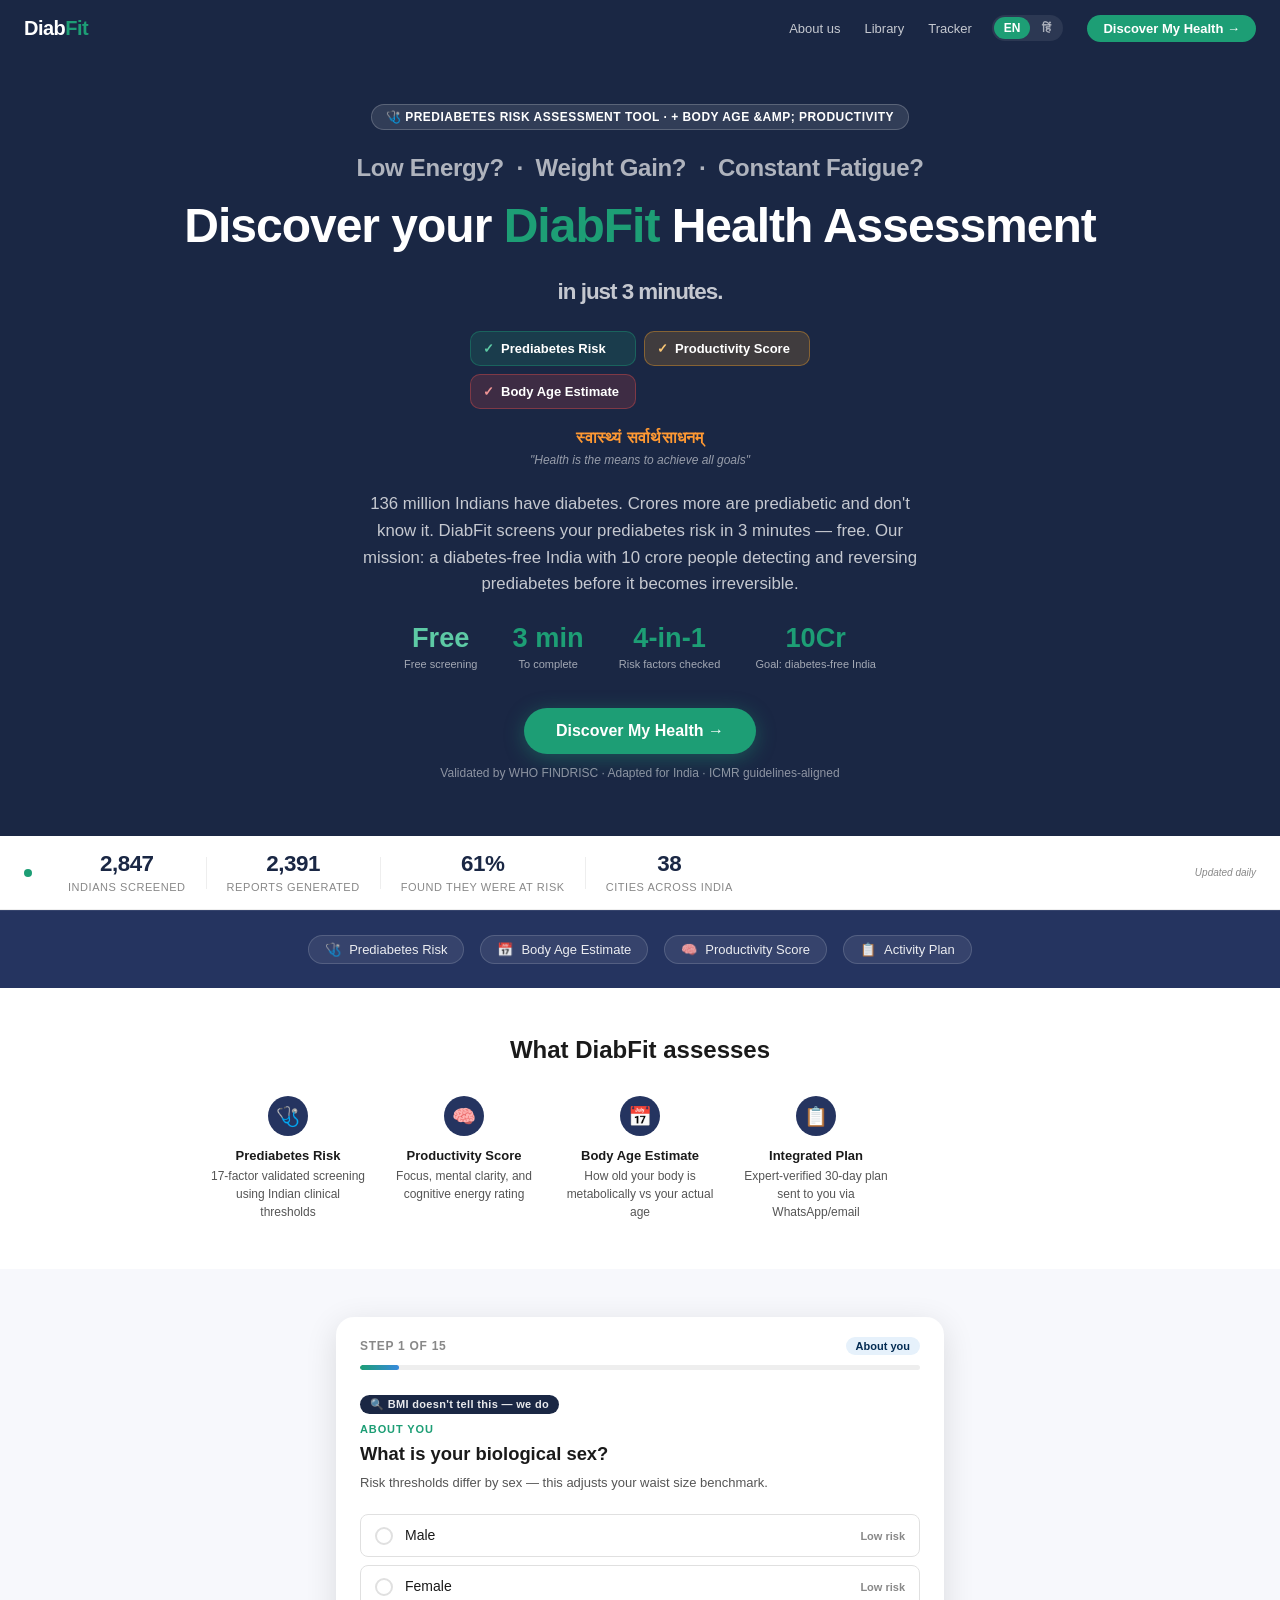
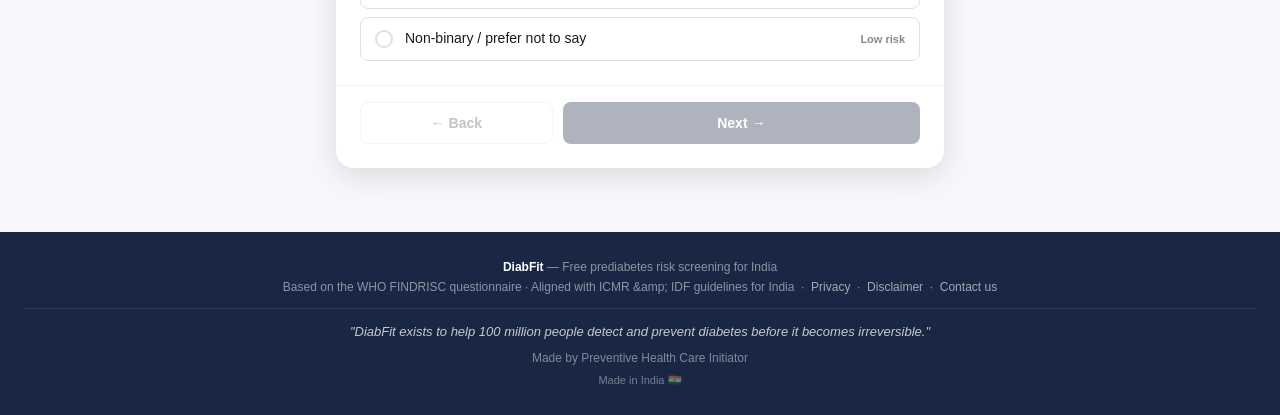
==== commit e5ee90dd: "artcile added" ====
--- a/index.html
+++ b/index.html
@@ -240,6 +240,7 @@
   <div class="logo">Diab<span>Fit</span></div>
   <div class="nav-right">
     <a href="/about.html" id="nav-how">About us</a>
+    <a href="/library.html" style="color:rgba(255,255,255,0.75);font-size:13px;text-decoration:none;margin-left:1.5rem" id="nav-library">Library</a>
     <a href="/tracker.html" style="color:rgba(255,255,255,0.75);font-size:13px;text-decoration:none;margin-left:1.5rem" id="nav-tracker">Tracker</a>
     <div class="lang-switch">
       <button id="lang-en" class="on" onclick="setUiLang('en')">EN</button>
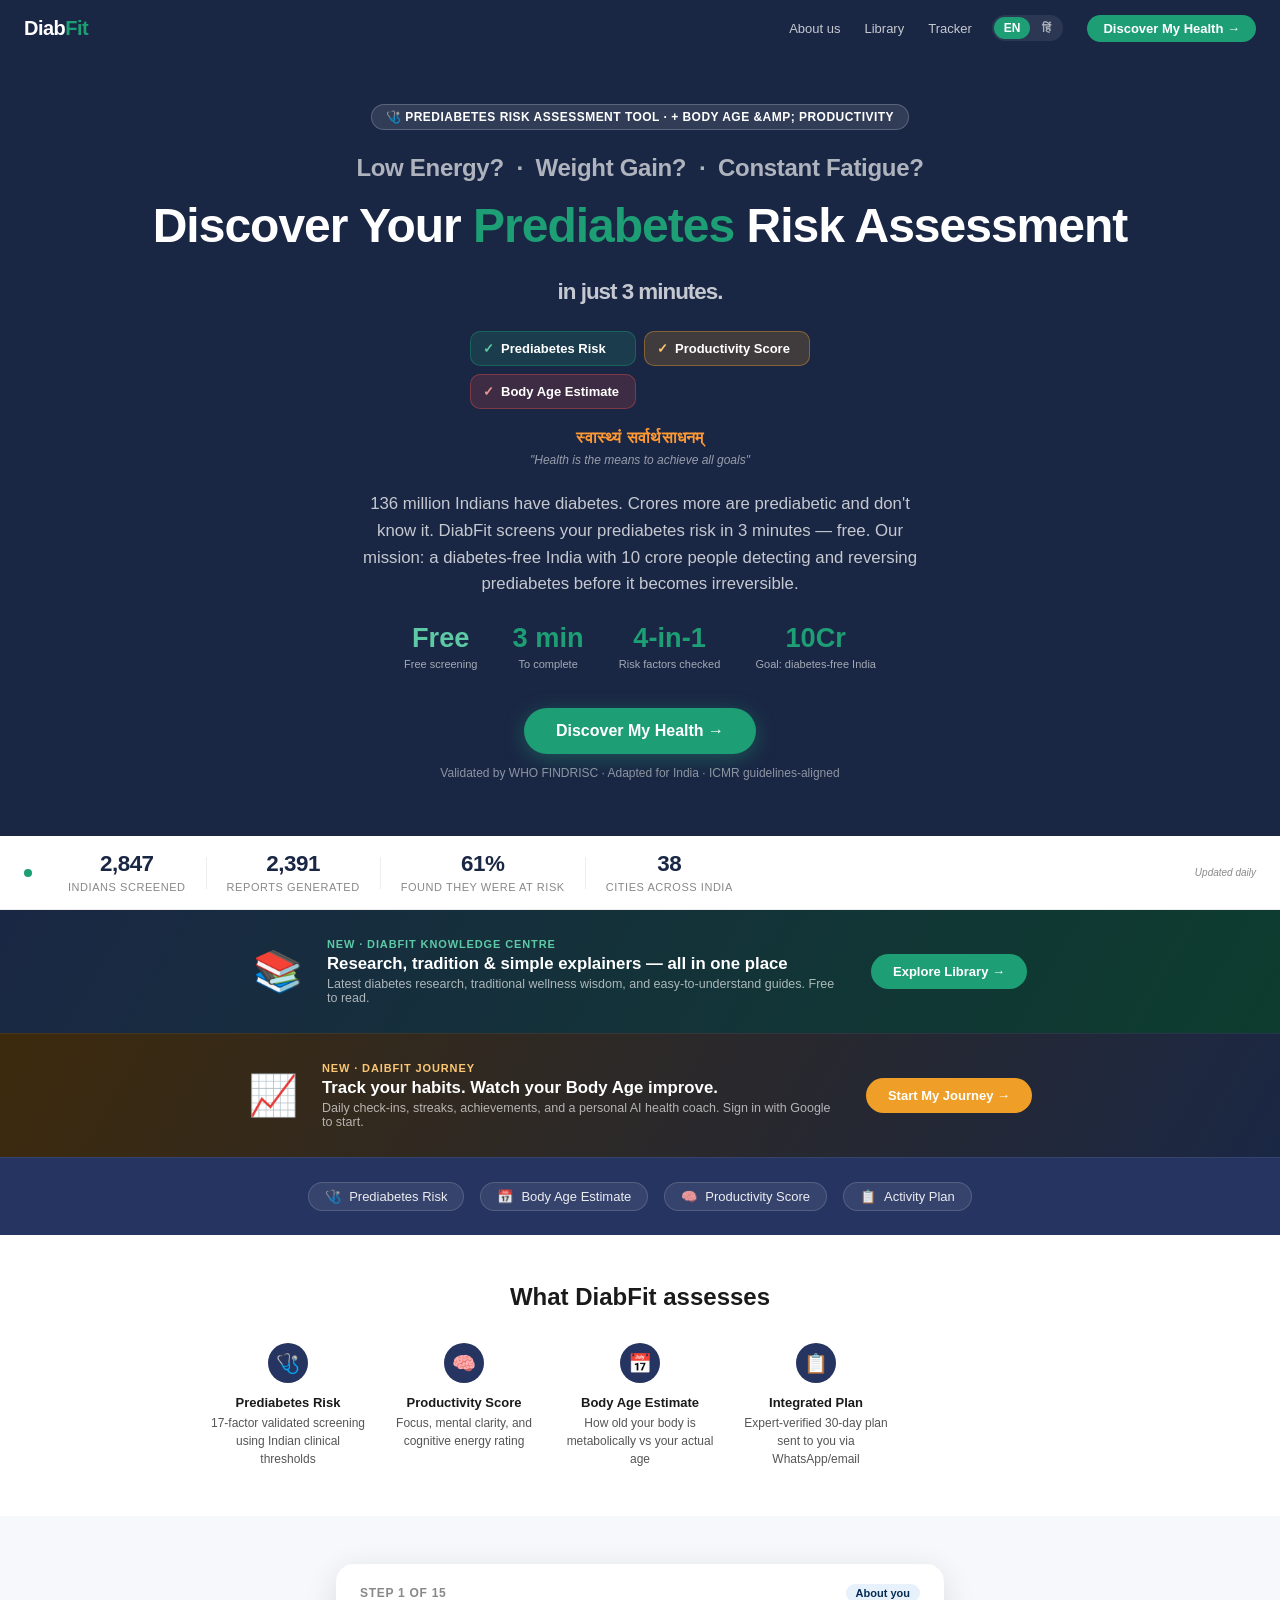
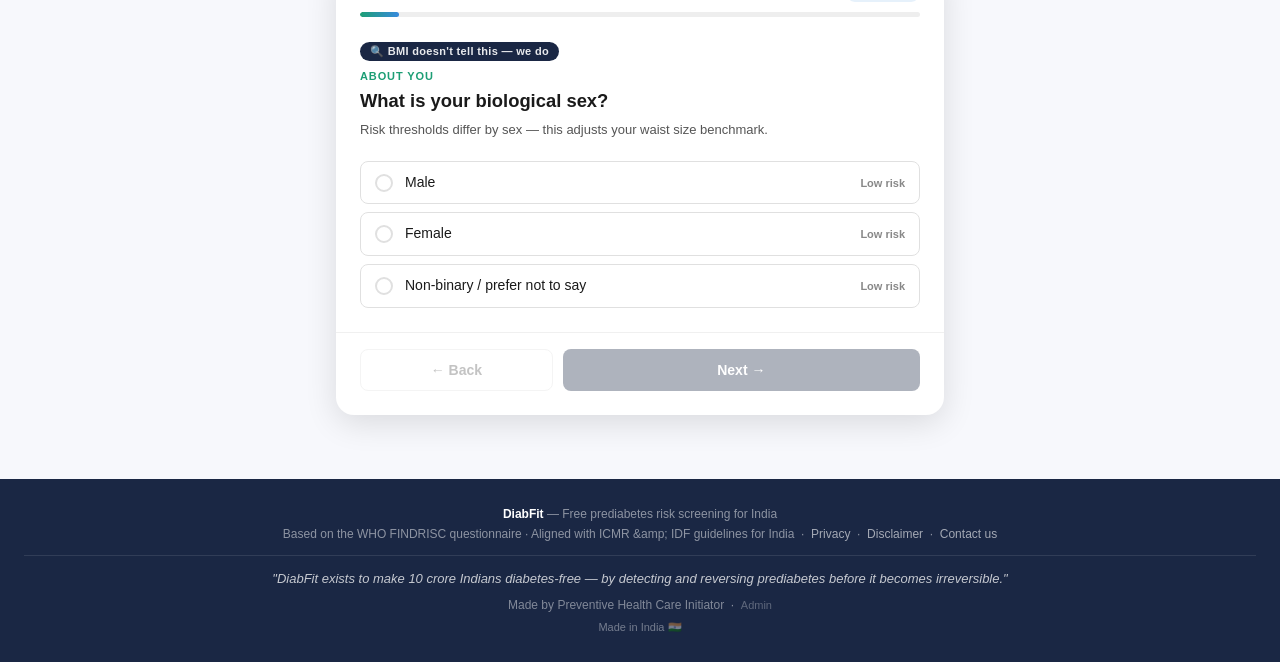
==== commit c9627b8a: "tracker payment and knowledge centre" ====
--- a/index.html
+++ b/index.html
@@ -259,7 +259,7 @@
       Low Energy? &nbsp;·&nbsp; Weight Gain? &nbsp;·&nbsp; Constant Fatigue?
     </div>
   </div>
-  <h1 id="hero-h1">Discover your <em>DiabFit</em><br>Health Assessment<br><span style="font-size:clamp(1.1rem,3vw,1.6rem);font-weight:600;color:rgba(255,255,255,0.75)">in just 3 minutes.</span></h1>
+  <h1 id="hero-h1">Discover Your <em>Prediabetes</em><br>Risk Assessment<br><span style="font-size:clamp(1.1rem,3vw,1.6rem);font-weight:600;color:rgba(255,255,255,0.75)">in just 3 minutes.</span></h1>
 
   <!-- 4 assessment includes -->
   <div style="display:flex;flex-direction:column;align-items:center;gap:8px;margin:1.25rem auto;max-width:340px">
@@ -317,6 +317,32 @@
   </div>
   <div class="live-update-note" id="ls-update-note">Updated daily</div>
 </div>
+
+<!-- ── KNOWLEDGE CENTRE PROMO BANNER ─────────────────────────────── -->
+<a href="/library.html" style="text-decoration:none;display:block">
+  <div style="background:linear-gradient(120deg,#1a2744 0%,#0d3d2e 100%);padding:1.75rem 1.5rem;display:flex;align-items:center;justify-content:center;gap:1.5rem;flex-wrap:wrap;cursor:pointer">
+    <div style="font-size:2.5rem;flex-shrink:0">📚</div>
+    <div style="text-align:left;max-width:520px">
+      <div style="font-size:11px;font-weight:700;color:#5DCAA5;text-transform:uppercase;letter-spacing:.08em;margin-bottom:4px">New · DiabFit Knowledge Centre</div>
+      <div style="font-size:1.05rem;font-weight:800;color:#fff;margin-bottom:3px">Research, tradition &amp; simple explainers — all in one place</div>
+      <div style="font-size:12.5px;color:rgba(255,255,255,0.65)">Latest diabetes research, traditional wellness wisdom, and easy-to-understand guides. Free to read.</div>
+    </div>
+    <div style="background:#1D9E75;color:#fff;padding:10px 22px;border-radius:99px;font-size:13px;font-weight:700;white-space:nowrap;flex-shrink:0">Explore Library →</div>
+  </div>
+</a>
+
+<!-- ── DAIBFIT JOURNEY PROMO BANNER ──────────────────────────────── -->
+<a href="/tracker.html" style="text-decoration:none;display:block">
+  <div style="background:linear-gradient(120deg,#3d2a0d 0%,#1a2744 100%);padding:1.75rem 1.5rem;display:flex;align-items:center;justify-content:center;gap:1.5rem;flex-wrap:wrap;cursor:pointer;border-top:1px solid rgba(255,255,255,0.06)">
+    <div style="font-size:2.5rem;flex-shrink:0">📈</div>
+    <div style="text-align:left;max-width:520px">
+      <div style="font-size:11px;font-weight:700;color:#FAC775;text-transform:uppercase;letter-spacing:.08em;margin-bottom:4px">New · DaibFit Journey</div>
+      <div style="font-size:1.05rem;font-weight:800;color:#fff;margin-bottom:3px">Track your habits. Watch your Body Age improve.</div>
+      <div style="font-size:12.5px;color:rgba(255,255,255,0.65)">Daily check-ins, streaks, achievements, and a personal AI health coach. Sign in with Google to start.</div>
+    </div>
+    <div style="background:#EF9F27;color:#fff;padding:10px 22px;border-radius:99px;font-size:13px;font-weight:700;white-space:nowrap;flex-shrink:0">Start My Journey →</div>
+  </div>
+</a>
 
 <div class="badges-row">
   <div class="badge-chip"><span>🩺</span><span id="b1">Prediabetes Risk</span></div>
@@ -468,9 +494,11 @@
   <div style="margin-top:.4rem"><span id="footer-based">Based on the WHO FINDRISC questionnaire · Aligned with ICMR &amp; IDF guidelines for India</span> &nbsp;·&nbsp; <a href="/privacy.html">Privacy</a> &nbsp;·&nbsp; <a href="/disclaimer.html">Disclaimer</a> &nbsp;·&nbsp; <a href="mailto:daibfit@gmail.com">Contact us</a></div>
   <div class="footer-credit">
     <div style="font-size:13px;color:rgba(255,255,255,0.75);font-style:italic;margin-bottom:.5rem;line-height:1.6">
-      "DiabFit exists to help 100 million people detect and prevent diabetes before it becomes irreversible."
+      "DiabFit exists to make 10 crore Indians diabetes-free — by detecting and reversing prediabetes before it becomes irreversible."
     </div>
     <span style="color:rgba(255,255,255,0.45)" id="footer-made-by">Made by Preventive Health Care Initiator</span>
+    &nbsp;·&nbsp;
+    <a href="/admin.html" style="color:rgba(255,255,255,0.3);font-size:11px;text-decoration:none">Admin</a>
   </div>
   <div class="footer-flag-row"><span id="footer-mii">Made in India 🇮🇳</span></div>
 </footer>
@@ -536,7 +564,7 @@
   en: {
     how:'About us', cta:'Discover My Health →',
     heroBadge:'🩺 Prediabetes Risk Assessment Tool · + Body Age &amp; Productivity',
-    heroH1:'Discover your <em>DiabFit</em> Health Assessment<br><span style="font-size:clamp(1rem,2.5vw,1.4rem);font-weight:600;color:rgba(255,255,255,0.75)">in just 3 minutes.</span>',
+    heroH1:'Discover Your <em>Prediabetes</em> Risk Assessment<br><span style="font-size:clamp(1rem,2.5vw,1.4rem);font-weight:600;color:rgba(255,255,255,0.75)">in just 3 minutes.</span>',
     shlokTrans:'"Health is the means to achieve all goals"',
     heroP:"136 million Indians have diabetes. Crores more are prediabetic and don't know it. DiabFit screens your prediabetes risk in 3 minutes — free. Our mission: a diabetes-free India with 10 crore people detecting and reversing prediabetes before it becomes irreversible.",
     stat1:'Free screening', stat2:'To complete', stat3:'Risk factors checked', stat4:'Goal: diabetes-free India',
@@ -564,7 +592,7 @@
   hi: {
     how:'हमारे बारे में', cta:'मेरा स्वास्थ्य जानें →',
     heroBadge:'🩺 प्रीडायबिटीज़ जोखिम आकलन उपकरण · + शारीरिक आयु और उत्पादकता',
-    heroH1:'अपना <em>DiabFit</em> स्वास्थ्य आकलन जानें<br><span style="font-size:clamp(1rem,2.5vw,1.4rem);font-weight:600;color:rgba(255,255,255,0.75)">सिर्फ 3 मिनट में।</span>',
+    heroH1:'अपना <em>प्रीडायबिटीज़</em> जोखिम आकलन जानें<br><span style="font-size:clamp(1rem,2.5vw,1.4rem);font-weight:600;color:rgba(255,255,255,0.75)">सिर्फ 3 मिनट में।</span>',
     shlokTrans:'"स्वास्थ्य सभी लक्ष्यों को प्राप्त करने का साधन है"',
     heroP:'13.6 करोड़ भारतीयों को मधुमेह है। करोड़ों और प्रीडायबिटिक हैं और जानते नहीं। DiabFit 3 मिनट में आपके प्रीडायबिटीज़ जोखिम की मुफ़्त जांच करता है। हमारा लक्ष्य: 10 करोड़ लोगों को प्रीडायबिटीज़ का पता लगाकर मधुमेह-मुक्त भारत बनाना।',
     stat1:'मुफ़्त जांच', stat2:'पूरा करने में समय', stat3:'जोखिम कारक जांचे', stat4:'लक्ष्य: मधुमेह-मुक्त भारत',
